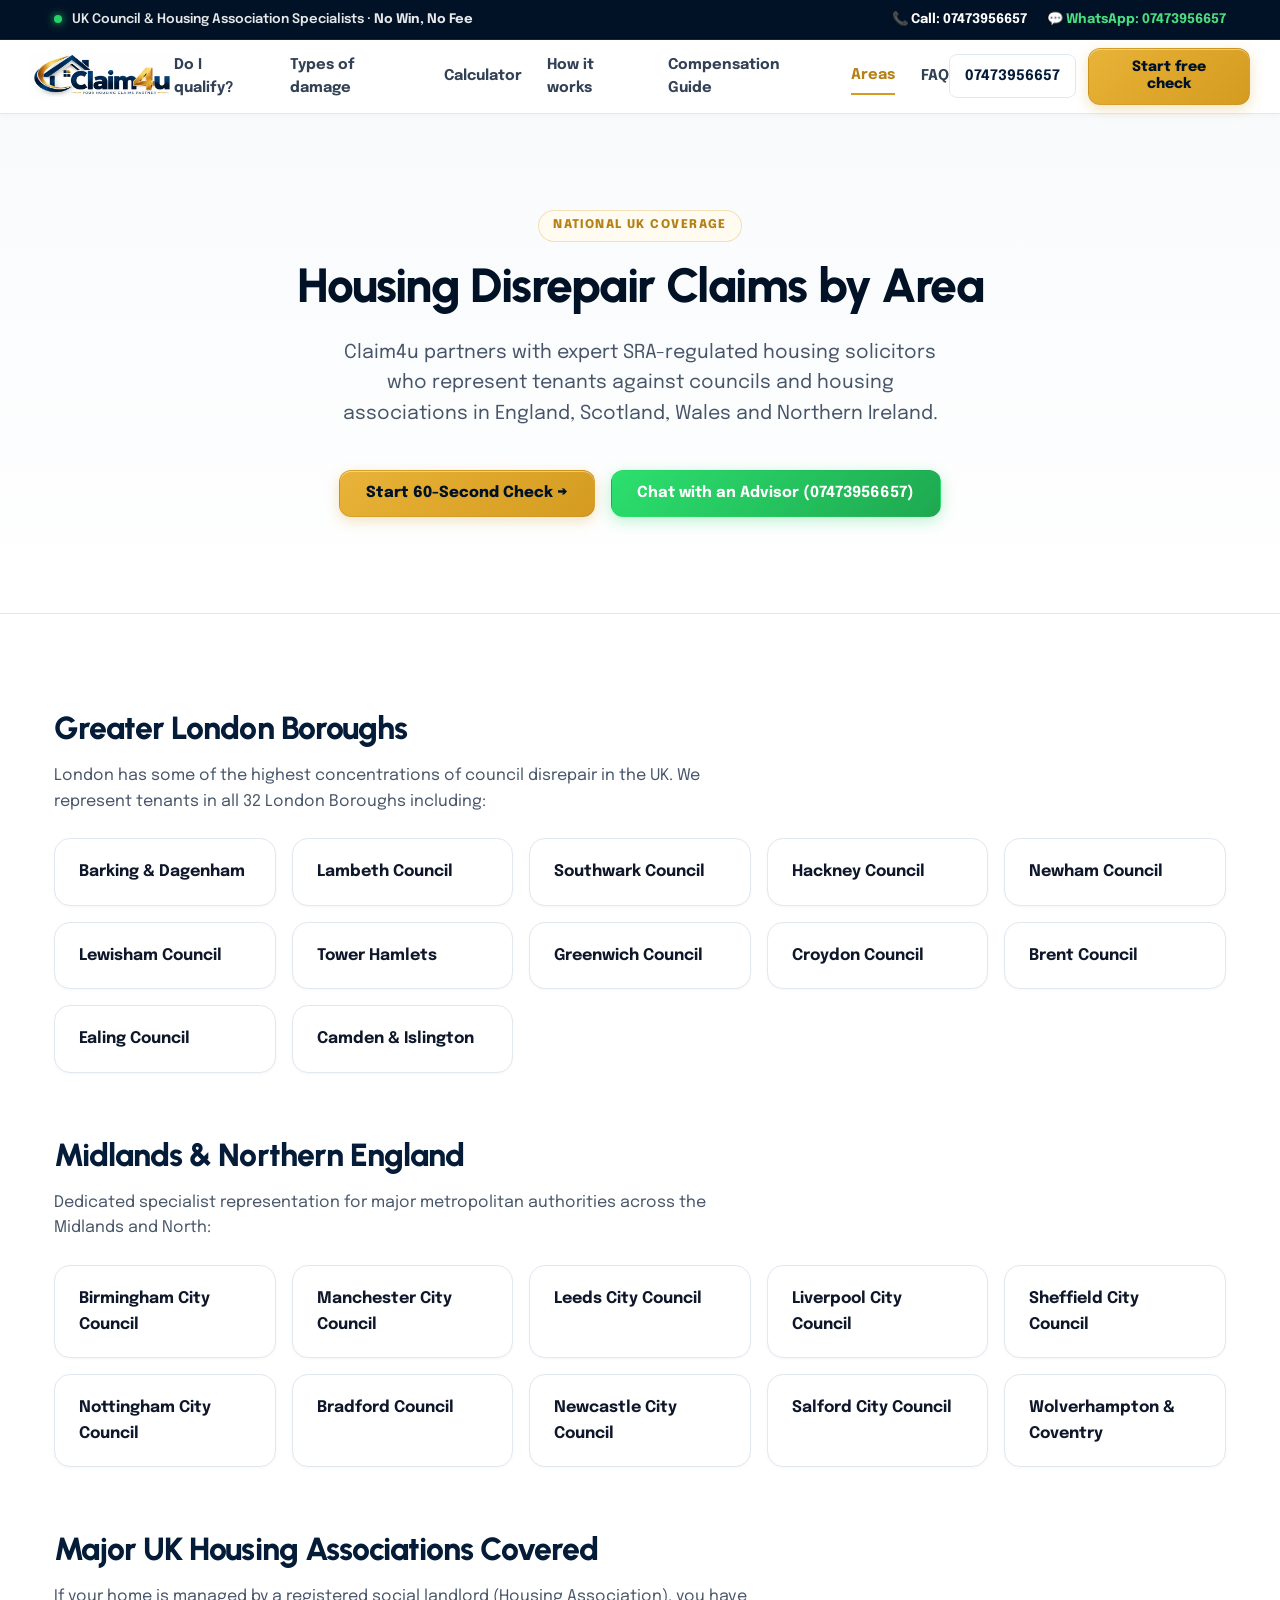
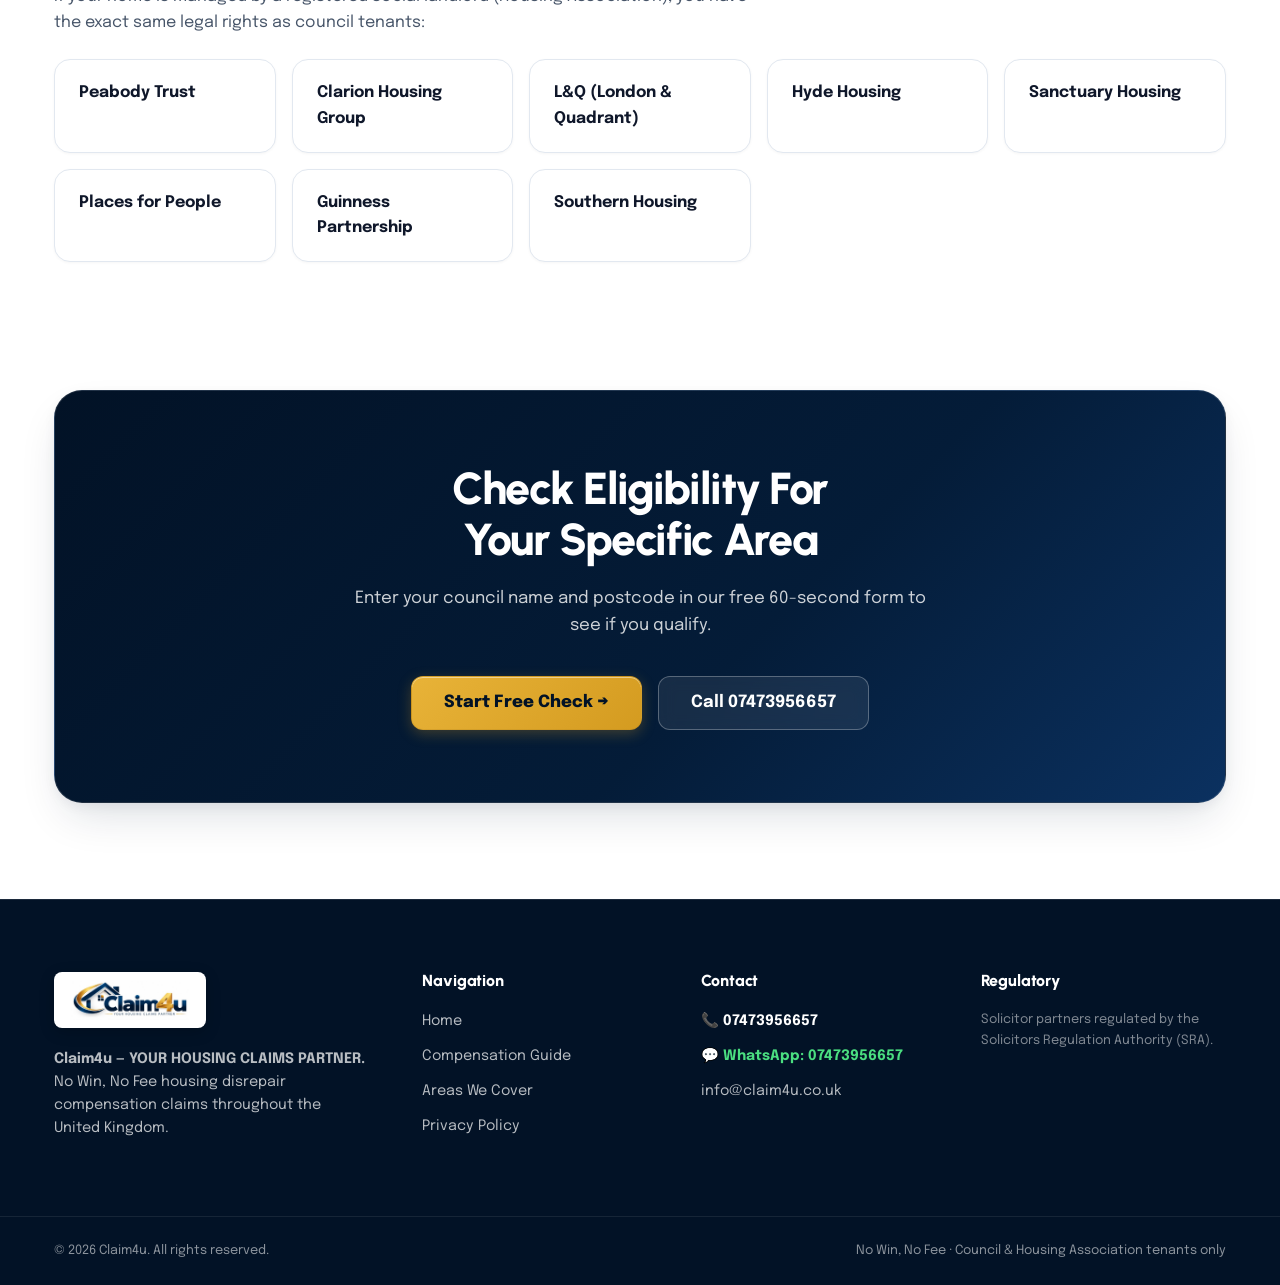
==== areas.html @ f47e28df "feat: complete website setup, godaddy deployment configs, .htaccess, .gitignore and env" ====
<!DOCTYPE html>
<html lang="en">
<head>
  <meta charset="utf-8" />
  <meta name="viewport" content="width=device-width, initial-scale=1.0" />
  <title>Housing Disrepair Claims by UK Area | Claim4u</title>
  <meta name="description" content="Find housing disrepair claim help for your council or housing association in London, Manchester, Birmingham, Leeds, Liverpool and across the UK with Claim4u." />
  <meta name="author" content="Claim4u - Your Housing Claims Partner" />
  <meta name="theme-color" content="#041c38" />

  <!-- Google Web Fonts -->
  <link rel="preconnect" href="https://fonts.googleapis.com" />
  <link rel="preconnect" href="https://fonts.gstatic.com" crossorigin />
  <link href="https://fonts.googleapis.com/css2?family=Epilogue:wght@400;500;600;700;800&family=Plus+Jakarta+Sans:wght@500;600;700;800&family=Urbanist:wght@600;700;800;900&display=swap" rel="stylesheet" />

  <!-- Stylesheet -->
  <link rel="stylesheet" href="css/styles.css" />
</head>
<body>

  <!-- Top Announcement Bar -->
  <div class="top-bar">
    <div class="container top-bar-inner">
      <div class="top-bar-left">
        <span class="live-dot"></span>
        <span>UK Council & Housing Association Specialists · <strong>No Win, No Fee</strong></span>
      </div>
      <div class="top-bar-right">
        <a href="tel:07473956657" class="top-contact-link">📞 Call: 07473956657</a>
        <a href="https://wa.me/447473956657" class="top-contact-link whatsapp-accent">💬 WhatsApp: 07473956657</a>
      </div>
    </div>
  </div>

  <!-- Header -->
  <header class="site-header">
    <div class="container site-header-inner">
      <a href="index.html" class="logo-wrapper">
        <img src="assets/claim4u-logo.png" alt="Claim4u Logo" class="site-logo" width="210" height="54" />
      </a>

      <nav class="nav-desktop">
        <a href="index.html#eligibility" class="nav-link">Do I qualify?</a>
        <a href="index.html#damage" class="nav-link">Types of damage</a>
        <a href="index.html#calculator" class="nav-link">Calculator</a>
        <a href="index.html#how" class="nav-link">How it works</a>
        <a href="compensation.html" class="nav-link">Compensation Guide</a>
        <a href="areas.html" class="nav-link" style="color: var(--gold-600); border-bottom: 2px solid var(--gold-500);">Areas</a>
        <a href="index.html#faq" class="nav-link">FAQ</a>
      </nav>

      <div class="header-actions">
        <a href="tel:07473956657" class="header-phone-btn">07473956657</a>
        <a href="index.html#claim" class="btn btn-primary header-cta-btn">Start free check</a>
      </div>
    </div>
  </header>

  <main>
    <section class="section-spacing" style="background: linear-gradient(180deg, var(--surface) 0%, #ffffff 100%); border-bottom: 1px solid var(--border);">
      <div class="container" style="max-width: 900px; text-align: center;">
        <span class="section-tag">National UK Coverage</span>
        <h1 class="section-title" style="font-size: 3rem;">
          Housing Disrepair Claims by Area
        </h1>
        <p class="section-subtitle" style="margin: 1.5rem auto 2.5rem; font-size: 1.2rem;">
          Claim4u partners with expert SRA-regulated housing solicitors who represent tenants against councils and housing associations in England, Scotland, Wales and Northern Ireland.
        </p>
        <div style="display: flex; justify-content: center; gap: 1rem; flex-wrap: wrap;">
          <a href="index.html#claim" class="btn btn-primary">Start 60-Second Check →</a>
          <a href="https://wa.me/447473956657?text=Hello%20Claim4u%2C%20I%20want%20to%20check%20claims%20in%20my%20area" target="_blank" rel="noopener noreferrer" class="btn btn-whatsapp">
            Chat with an Advisor (07473956657)
          </a>
        </div>
      </div>
    </section>

    <!-- Areas Breakdown -->
    <section class="section-spacing">
      <div class="container">
        
        <!-- London Region -->
        <div id="london" style="margin-bottom: 4rem;">
          <h2 style="font-size: 2rem; color: var(--primary); margin-bottom: 1rem;">Greater London Boroughs</h2>
          <p style="color: var(--foreground-muted); max-width: 700px; margin-bottom: 1.5rem;">
            London has some of the highest concentrations of council disrepair in the UK. We represent tenants in all 32 London Boroughs including:
          </p>
          <div style="display: grid; grid-template-columns: repeat(auto-fit, minmax(220px, 1fr)); gap: 1rem;">
            <div class="criteria-card"><strong>Barking & Dagenham</strong></div>
            <div class="criteria-card"><strong>Lambeth Council</strong></div>
            <div class="criteria-card"><strong>Southwark Council</strong></div>
            <div class="criteria-card"><strong>Hackney Council</strong></div>
            <div class="criteria-card"><strong>Newham Council</strong></div>
            <div class="criteria-card"><strong>Lewisham Council</strong></div>
            <div class="criteria-card"><strong>Tower Hamlets</strong></div>
            <div class="criteria-card"><strong>Greenwich Council</strong></div>
            <div class="criteria-card"><strong>Croydon Council</strong></div>
            <div class="criteria-card"><strong>Brent Council</strong></div>
            <div class="criteria-card"><strong>Ealing Council</strong></div>
            <div class="criteria-card"><strong>Camden & Islington</strong></div>
          </div>
        </div>

        <!-- Midlands & North -->
        <div id="midlands" style="margin-bottom: 4rem;">
          <h2 style="font-size: 2rem; color: var(--primary); margin-bottom: 1rem;">Midlands & Northern England</h2>
          <p style="color: var(--foreground-muted); max-width: 700px; margin-bottom: 1.5rem;">
            Dedicated specialist representation for major metropolitan authorities across the Midlands and North:
          </p>
          <div style="display: grid; grid-template-columns: repeat(auto-fit, minmax(220px, 1fr)); gap: 1rem;">
            <div class="criteria-card"><strong>Birmingham City Council</strong></div>
            <div class="criteria-card"><strong>Manchester City Council</strong></div>
            <div class="criteria-card"><strong>Leeds City Council</strong></div>
            <div class="criteria-card"><strong>Liverpool City Council</strong></div>
            <div class="criteria-card"><strong>Sheffield City Council</strong></div>
            <div class="criteria-card"><strong>Nottingham City Council</strong></div>
            <div class="criteria-card"><strong>Bradford Council</strong></div>
            <div class="criteria-card"><strong>Newcastle City Council</strong></div>
            <div class="criteria-card"><strong>Salford City Council</strong></div>
            <div class="criteria-card"><strong>Wolverhampton & Coventry</strong></div>
          </div>
        </div>

        <!-- Housing Associations -->
        <div id="associations" style="margin-bottom: 2rem;">
          <h2 style="font-size: 2rem; color: var(--primary); margin-bottom: 1rem;">Major UK Housing Associations Covered</h2>
          <p style="color: var(--foreground-muted); max-width: 700px; margin-bottom: 1.5rem;">
            If your home is managed by a registered social landlord (Housing Association), you have the exact same legal rights as council tenants:
          </p>
          <div style="display: grid; grid-template-columns: repeat(auto-fit, minmax(220px, 1fr)); gap: 1rem;">
            <div class="criteria-card"><strong>Peabody Trust</strong></div>
            <div class="criteria-card"><strong>Clarion Housing Group</strong></div>
            <div class="criteria-card"><strong>L&Q (London & Quadrant)</strong></div>
            <div class="criteria-card"><strong>Hyde Housing</strong></div>
            <div class="criteria-card"><strong>Sanctuary Housing</strong></div>
            <div class="criteria-card"><strong>Places for People</strong></div>
            <div class="criteria-card"><strong>Guinness Partnership</strong></div>
            <div class="criteria-card"><strong>Southern Housing</strong></div>
          </div>
        </div>

      </div>
    </section>

    <!-- Bottom Callout -->
    <section class="section-spacing" style="padding-top: 0;">
      <div class="container">
        <div class="cta-banner-card">
          <h2 class="cta-banner-title">Check Eligibility For Your Specific Area</h2>
          <p class="cta-banner-subtitle">
            Enter your council name and postcode in our free 60-second form to see if you qualify.
          </p>
          <div class="cta-banner-actions">
            <a href="index.html#claim" class="btn btn-primary" style="font-size: 1.05rem; padding: 1rem 2rem;">Start Free Check →</a>
            <a href="tel:07473956657" class="btn btn-outline-white" style="font-size: 1.05rem; padding: 1rem 2rem;">Call 07473956657</a>
          </div>
        </div>
      </div>
    </section>
  </main>

  <footer class="site-footer">
    <div class="container footer-grid">
      <div>
        <div class="footer-brand-logo">
          <img src="assets/claim4u-logo.png" alt="Claim4u Logo" style="height: 40px; width: auto;" />
        </div>
        <p class="footer-brand-desc">
          <strong>Claim4u — YOUR HOUSING CLAIMS PARTNER.</strong><br />
          No Win, No Fee housing disrepair compensation claims throughout the United Kingdom.
        </p>
      </div>

      <div>
        <h4 class="footer-col-title">Navigation</h4>
        <ul class="footer-links-list">
          <li><a href="index.html" class="footer-link">Home</a></li>
          <li><a href="compensation.html" class="footer-link">Compensation Guide</a></li>
          <li><a href="areas.html" class="footer-link">Areas We Cover</a></li>
          <li><a href="privacy.html" class="footer-link">Privacy Policy</a></li>
        </ul>
      </div>

      <div>
        <h4 class="footer-col-title">Contact</h4>
        <ul class="footer-links-list">
          <li><a href="tel:07473956657" class="footer-link" style="color: #ffffff; font-weight: 700;">📞 07473956657</a></li>
          <li><a href="https://wa.me/447473956657" class="footer-link" style="color: #4ade80; font-weight: 700;">💬 WhatsApp: 07473956657</a></li>
          <li><a href="mailto:info@claim4u.co.uk" class="footer-link">info@claim4u.co.uk</a></li>
        </ul>
      </div>

      <div>
        <h4 class="footer-col-title">Regulatory</h4>
        <ul class="footer-links-list">
          <li style="font-size: 0.8rem; color: rgba(255,255,255,0.5);">Solicitor partners regulated by the Solicitors Regulation Authority (SRA).</li>
        </ul>
      </div>
    </div>

    <div class="footer-bottom-bar">
      <div class="container footer-bottom-inner">
        <span>© 2026 Claim4u. All rights reserved.</span>
        <span>No Win, No Fee · Council & Housing Association tenants only</span>
      </div>
    </div>
  </footer>

  <script src="js/main.js"></script>
</body>
</html>
---- css/styles.css ----
/* ==========================================================================
   CLAIM4U - Your Housing Claims Partner
   Ultra-Professional Design System & High-Precision Alignment
   ========================================================================== */

:root {
  /* Brand Palette - Deep British Navy & Polished Royal Gold */
  --navy-950: #021226;
  --navy-900: #041c38;
  --navy-850: #07254a;
  --navy-800: #0b3160;
  --navy-700: #10427e;
  --navy-600: #1958a3;
  --navy-100: #e8f0fa;
  --navy-50: #f1f6fc;

  /* Gold Accents - Handcrafted to match Claim4u Logo */
  --gold-600: #b58117;
  --gold-500: #d49b20;
  --gold-400: #e8b338;
  --gold-300: #f5c862;
  --gold-100: #fef5db;
  --gold-50: #fffbf0;

  /* Action Accents */
  --whatsapp: #25d366;
  --whatsapp-dark: #128c7e;
  --whatsapp-hover: #20ba59;

  /* Semantic UI Tokens */
  --primary: var(--navy-900);
  --primary-hover: var(--navy-800);
  --primary-light: var(--navy-700);
  --primary-foreground: #ffffff;

  --accent: var(--gold-500);
  --accent-hover: var(--gold-600);
  --accent-light: var(--gold-100);
  --accent-foreground: var(--navy-950);

  --background: #ffffff;
  --surface: #f8fafc;
  --surface-alt: #f1f5f9;
  --card: #ffffff;
  --card-foreground: #0f172a;
  
  --foreground: #0f172a;
  --foreground-muted: #475569;
  --foreground-subtle: #64748b;

  --border: #e2e8f0;
  --border-subtle: #edf2f7;
  --border-focus: #07254a;

  --success: #10b981;
  --success-bg: #ecfdf5;
  --destructive: #ef4444;
  --destructive-bg: #fef2f2;
  --warning: #f59e0b;

  /* Typography */
  --font-display: 'Urbanist', -apple-system, BlinkMacSystemFont, "Segoe UI", Roboto, sans-serif;
  --font-body: 'Epilogue', 'Plus Jakarta Sans', -apple-system, BlinkMacSystemFont, "Segoe UI", Roboto, sans-serif;

  /* Radius & Shadows */
  --radius-xs: 6px;
  --radius-sm: 8px;
  --radius-md: 12px;
  --radius-lg: 16px;
  --radius-xl: 20px;
  --radius-2xl: 28px;
  --radius-full: 9999px;

  --shadow-sm: 0 1px 3px rgba(15, 23, 42, 0.05);
  --shadow-md: 0 4px 10px -2px rgba(15, 23, 42, 0.06), 0 2px 4px -2px rgba(15, 23, 42, 0.03);
  --shadow-soft: 0 10px 25px -5px rgba(4, 28, 56, 0.07), 0 8px 10px -6px rgba(4, 28, 56, 0.04);
  --shadow-lift: 0 20px 45px -12px rgba(4, 28, 56, 0.16), 0 4px 12px rgba(4, 28, 56, 0.05);
  --shadow-gold: 0 10px 25px -6px rgba(212, 155, 32, 0.4);
  --shadow-whatsapp: 0 10px 25px -5px rgba(37, 211, 102, 0.45);

  --transition-fast: 0.15s ease;
  --transition-normal: 0.25s cubic-bezier(0.4, 0, 0.2, 1);
  --transition-slow: 0.4s cubic-bezier(0.16, 1, 0.3, 1);
}

/* ==========================================================================
   CSS Reset & Base Rules
   ========================================================================== */
*, *::before, *::after {
  box-sizing: border-box;
  margin: 0;
  padding: 0;
}

html {
  scroll-behavior: smooth;
  font-size: 16px;
  -webkit-text-size-adjust: 100%;
}

body {
  font-family: var(--font-body);
  background-color: var(--background);
  color: var(--foreground);
  line-height: 1.6;
  -webkit-font-smoothing: antialiased;
  -moz-osx-font-smoothing: grayscale;
  overflow-x: hidden;
}

h1, h2, h3, h4, h5, h6 {
  font-family: var(--font-display);
  font-weight: 800;
  color: var(--primary);
  line-height: 1.15;
  letter-spacing: -0.03em;
  text-wrap: balance;
}

p {
  color: var(--foreground-muted);
}

a {
  color: inherit;
  text-decoration: none;
  transition: color var(--transition-fast);
}

img, svg {
  display: block;
  max-width: 100%;
}

button, input, select, textarea {
  font-family: inherit;
  font-size: inherit;
  color: inherit;
}

/* ==========================================================================
   Containers & Section Spacing
   ========================================================================== */
.container {
  width: 100%;
  max-width: 1220px;
  margin-left: auto;
  margin-right: auto;
  padding-left: 1.5rem;
  padding-right: 1.5rem;
}

.section-spacing {
  padding-top: 4.5rem;
  padding-bottom: 4.5rem;
}

@media (min-width: 768px) {
  .section-spacing {
    padding-top: 6rem;
    padding-bottom: 6rem;
  }
}

.section-tag {
  display: inline-flex;
  align-items: center;
  gap: 0.4rem;
  font-size: 0.75rem;
  font-weight: 800;
  text-transform: uppercase;
  letter-spacing: 0.12em;
  color: var(--gold-600);
  background: var(--gold-50);
  border: 1px solid rgba(212, 155, 32, 0.28);
  padding: 0.35rem 0.9rem;
  border-radius: var(--radius-full);
  margin-bottom: 1rem;
}

.section-title {
  font-size: 2.15rem;
  line-height: 1.16;
  color: var(--navy-950);
}

@media (min-width: 768px) {
  .section-title {
    font-size: 2.75rem;
  }
}

.section-subtitle {
  font-size: 1.05rem;
  color: var(--foreground-muted);
  line-height: 1.6;
  max-width: 620px;
  margin-top: 0.9rem;
}

/* ==========================================================================
   Buttons & Interactive Pills
   ========================================================================== */
.btn {
  display: inline-flex;
  align-items: center;
  justify-content: center;
  gap: 0.55rem;
  padding: 0.85rem 1.6rem;
  font-size: 0.95rem;
  font-weight: 700;
  border-radius: var(--radius-md);
  cursor: pointer;
  border: 1px solid transparent;
  transition: all var(--transition-normal);
  text-align: center;
  line-height: 1.2;
  user-select: none;
}

.btn-primary {
  background: linear-gradient(135deg, var(--gold-400) 0%, var(--gold-500) 100%);
  color: var(--navy-950);
  box-shadow: 0 4px 14px rgba(212, 155, 32, 0.28), inset 0 1px 0 rgba(255, 255, 255, 0.45);
  font-weight: 800;
  border: 1px solid rgba(181, 129, 23, 0.35);
}

.btn-primary:hover {
  background: linear-gradient(135deg, var(--gold-300) 0%, var(--gold-400) 100%);
  transform: translateY(-2px);
  box-shadow: var(--shadow-gold);
  color: var(--navy-950);
}

.btn-navy {
  background-color: var(--primary);
  color: #ffffff;
  box-shadow: 0 4px 12px rgba(4, 28, 56, 0.15);
}

.btn-navy:hover {
  background-color: var(--navy-800);
  transform: translateY(-2px);
  box-shadow: var(--shadow-lift);
  color: #ffffff;
}

.btn-whatsapp {
  background: linear-gradient(135deg, #2ce06e 0%, #1ea850 100%);
  color: #ffffff;
  box-shadow: 0 4px 15px rgba(37, 211, 102, 0.3);
  font-weight: 700;
}

.btn-whatsapp:hover {
  background: linear-gradient(135deg, #37ef7e 0%, #1ebd58 100%);
  transform: translateY(-2px);
  box-shadow: var(--shadow-whatsapp);
  color: #ffffff;
}

.btn-ghost {
  background-color: #ffffff;
  color: var(--primary);
  border: 1.5px solid var(--border);
}

.btn-ghost:hover {
  border-color: var(--primary-light);
  background-color: var(--surface);
  transform: translateY(-1px);
}

.btn-outline-white {
  background: rgba(255, 255, 255, 0.08);
  color: #ffffff;
  border: 1.5px solid rgba(255, 255, 255, 0.28);
  backdrop-filter: blur(8px);
}

.btn-outline-white:hover {
  background: rgba(255, 255, 255, 0.2);
  border-color: rgba(255, 255, 255, 0.6);
  color: #ffffff;
  transform: translateY(-1px);
}

.pill-badge {
  display: inline-flex;
  align-items: center;
  gap: 0.45rem;
  padding: 0.35rem 0.85rem;
  border-radius: var(--radius-full);
  font-size: 0.75rem;
  font-weight: 800;
  letter-spacing: 0.06em;
  text-transform: uppercase;
  background: rgba(212, 155, 32, 0.12);
  color: var(--gold-600);
  border: 1px solid rgba(212, 155, 32, 0.35);
}

/* ==========================================================================
   Header & Announcement Bar
   ========================================================================== */
.top-bar {
  background-color: var(--navy-950);
  color: rgba(255, 255, 255, 0.9);
  font-size: 0.825rem;
  padding: 0.55rem 0;
  border-bottom: 1px solid rgba(255, 255, 255, 0.08);
}

.top-bar-inner {
  display: flex;
  align-items: center;
  justify-content: space-between;
  gap: 1rem;
  flex-wrap: wrap;
}

.top-bar-left {
  display: flex;
  align-items: center;
  gap: 0.6rem;
  font-weight: 600;
}

.top-bar-left .live-dot {
  width: 8px;
  height: 8px;
  background-color: var(--whatsapp);
  border-radius: 50%;
  box-shadow: 0 0 8px var(--whatsapp);
  animation: pulseDot 2s infinite;
}

@keyframes pulseDot {
  0% { transform: scale(0.95); opacity: 0.8; }
  50% { transform: scale(1.3); opacity: 1; }
  100% { transform: scale(0.95); opacity: 0.8; }
}

.top-bar-right {
  display: flex;
  align-items: center;
  gap: 1.25rem;
}

.top-contact-link {
  display: inline-flex;
  align-items: center;
  gap: 0.4rem;
  font-weight: 700;
  color: #ffffff;
  transition: color var(--transition-fast);
}

.top-contact-link:hover {
  color: var(--gold-300);
}

.top-contact-link.whatsapp-accent {
  color: #4ade80;
}

.top-contact-link.whatsapp-accent:hover {
  color: #86efac;
}

/* Main Site Header */
.site-header {
  position: sticky;
  top: 0;
  z-index: 100;
  background-color: rgba(255, 255, 255, 0.94);
  backdrop-filter: blur(14px);
  -webkit-backdrop-filter: blur(14px);
  border-bottom: 1px solid var(--border);
  box-shadow: 0 2px 8px rgba(15, 23, 42, 0.03);
  transition: all var(--transition-normal);
}

.site-header-inner {
  display: flex;
  align-items: center;
  justify-content: space-between;
  min-height: 72px;
  padding: 0.4rem 0;
}

.logo-wrapper {
  display: flex;
  align-items: center;
  text-decoration: none;
}

.site-logo {
  height: 48px;
  width: auto;
  max-width: 220px;
  object-fit: contain;
  mix-blend-mode: multiply;
  transition: transform var(--transition-fast);
}

.site-logo:hover {
  transform: scale(1.02);
}

.nav-desktop {
  display: none;
  align-items: center;
  gap: 1.6rem;
}

@media (min-width: 1024px) {
  .nav-desktop {
    display: flex;
  }
}

.nav-link {
  font-size: 0.925rem;
  font-weight: 700;
  color: #334155;
  position: relative;
  padding: 0.4rem 0;
}

.nav-link::after {
  content: '';
  position: absolute;
  bottom: 0;
  left: 0;
  width: 0;
  height: 2px;
  background-color: var(--accent);
  transition: width var(--transition-normal);
  border-radius: 2px;
}

.nav-link:hover {
  color: var(--navy-950);
}

.nav-link:hover::after {
  width: 100%;
}

.header-actions {
  display: flex;
  align-items: center;
  gap: 0.75rem;
}

.header-phone-btn {
  display: none;
  align-items: center;
  gap: 0.5rem;
  font-weight: 700;
  color: var(--primary);
  font-size: 0.9rem;
  padding: 0.6rem 0.95rem;
  border-radius: var(--radius-sm);
  border: 1.5px solid var(--border);
  background-color: #ffffff;
  transition: all var(--transition-fast);
}

@media (min-width: 640px) {
  .header-phone-btn {
    display: inline-flex;
  }
}

.header-phone-btn:hover {
  border-color: var(--primary);
  background-color: var(--surface);
  color: var(--primary);
}

.header-cta-btn {
  display: none;
  font-size: 0.885rem;
  padding: 0.65rem 1.25rem;
}

@media (min-width: 768px) {
  .header-cta-btn {
    display: inline-flex;
  }
}

.mobile-menu-toggle {
  display: flex;
  align-items: center;
  justify-content: center;
  width: 42px;
  height: 42px;
  border-radius: var(--radius-sm);
  border: 1px solid var(--border);
  background-color: #ffffff;
  color: var(--primary);
  cursor: pointer;
}

@media (min-width: 1024px) {
  .mobile-menu-toggle {
    display: none;
  }
}

/* Mobile Drawer */
.mobile-nav-overlay {
  position: fixed;
  inset: 0;
  background-color: rgba(4, 28, 56, 0.6);
  backdrop-filter: blur(4px);
  z-index: 200;
  opacity: 0;
  pointer-events: none;
  transition: opacity var(--transition-normal);
}

.mobile-nav-overlay.active {
  opacity: 1;
  pointer-events: auto;
}

.mobile-nav-drawer {
  position: fixed;
  top: 0;
  right: 0;
  width: min(85vw, 360px);
  height: 100vh;
  background-color: #ffffff;
  z-index: 201;
  transform: translateX(100%);
  transition: transform var(--transition-slow);
  display: flex;
  flex-direction: column;
  box-shadow: -10px 0 30px rgba(0, 0, 0, 0.15);
  padding: 1.5rem;
  overflow-y: auto;
}

.mobile-nav-drawer.active {
  transform: translateX(0);
}

.mobile-drawer-header {
  display: flex;
  align-items: center;
  justify-content: space-between;
  padding-bottom: 1.25rem;
  border-bottom: 1px solid var(--border);
}

.mobile-nav-links {
  display: flex;
  flex-direction: column;
  gap: 1rem;
  padding: 1.5rem 0;
}

.mobile-nav-link {
  font-size: 1.1rem;
  font-weight: 700;
  color: var(--primary);
  padding: 0.5rem 0;
  border-bottom: 1px solid var(--surface-alt);
}

.mobile-drawer-footer {
  margin-top: auto;
  display: flex;
  flex-direction: column;
  gap: 0.75rem;
  padding-top: 1.5rem;
  border-top: 1px solid var(--border);
}

/* ==========================================================================
   Hero Section
   ========================================================================== */
.hero-section {
  position: relative;
  overflow: hidden;
  background-color: #ffffff;
  border-bottom: 1px solid var(--border);
}

.hero-bg-grid {
  position: absolute;
  inset: 0;
  background-image: 
    linear-gradient(to bottom, rgba(248, 250, 252, 0.85) 0%, rgba(255, 255, 255, 0.98) 75%),
    radial-gradient(circle at 1px 1px, rgba(7, 37, 74, 0.07) 1px, transparent 0);
  background-size: 100% 100%, 28px 28px;
  pointer-events: none;
}

.hero-grid {
  display: grid;
  grid-template-columns: 1fr;
  gap: 2.75rem;
  padding-top: 3.5rem;
  padding-bottom: 4.5rem;
  align-items: start;
}

@media (min-width: 1024px) {
  .hero-grid {
    grid-template-columns: minmax(0, 1.08fr) minmax(0, 0.92fr);
    gap: 3.75rem;
    padding-top: 4.5rem;
    padding-bottom: 5.5rem;
  }
}

.hero-content {
  position: relative;
  z-index: 1;
}

.hero-title {
  font-size: clamp(2.3rem, 4.5vw, 3.5rem);
  line-height: 1.09;
  margin-top: 1.25rem;
  color: var(--navy-950);
}

.hero-title .highlight-gold {
  position: relative;
  display: inline-block;
  color: var(--gold-600);
  text-decoration: underline;
  text-decoration-color: var(--gold-400);
  text-underline-offset: 6px;
}

.hero-description {
  font-size: 1.1rem;
  color: var(--foreground-muted);
  line-height: 1.65;
  margin-top: 1.35rem;
  max-width: 580px;
}

.hero-actions {
  display: flex;
  flex-wrap: wrap;
  align-items: center;
  gap: 0.85rem;
  margin-top: 1.85rem;
}

.hero-trust-list {
  display: grid;
  grid-template-columns: repeat(2, 1fr);
  gap: 0.75rem;
  margin-top: 2.25rem;
  max-width: 580px;
}

@media (min-width: 640px) {
  .hero-trust-list {
    grid-template-columns: repeat(3, 1fr);
  }
}

.hero-trust-item {
  background: #ffffff;
  border: 1px solid var(--border);
  border-radius: var(--radius-md);
  padding: 0.85rem 1rem;
  box-shadow: 0 1px 3px rgba(0, 0, 0, 0.04);
  transition: all var(--transition-fast);
  display: flex;
  flex-direction: column;
  justify-content: center;
}

.hero-trust-item:hover {
  transform: translateY(-2px);
  border-color: var(--gold-400);
  box-shadow: var(--shadow-md);
}

.hero-trust-icon {
  width: 20px;
  height: 20px;
  color: var(--gold-500);
  margin-bottom: 0.35rem;
}

.hero-trust-title {
  font-size: 0.885rem;
  font-weight: 800;
  color: var(--primary);
  margin-bottom: 0.15rem;
}

.hero-trust-desc {
  font-size: 0.75rem;
  color: var(--foreground-subtle);
}

/* ==========================================================================
   Multi-Step Eligibility Form (Wizard)
   ========================================================================== */
.claim-wizard-card {
  position: relative;
  background-color: #ffffff;
  border-radius: var(--radius-xl);
  border: 1.5px solid var(--border);
  box-shadow: 0 20px 45px -12px rgba(4, 28, 56, 0.14), 0 0 0 1px rgba(4, 28, 56, 0.04);
  padding: 1.75rem;
  z-index: 10;
}

@media (min-width: 640px) {
  .claim-wizard-card {
    padding: 2.25rem;
  }
}

@media (min-width: 1024px) {
  .claim-wizard-card {
    position: sticky;
    top: 92px;
  }
}

.wizard-badge {
  display: inline-flex;
  align-items: center;
  gap: 0.45rem;
  padding: 0.45rem 0.85rem;
  background: rgba(212, 155, 32, 0.1);
  color: var(--navy-900);
  border-radius: var(--radius-sm);
  font-size: 0.8rem;
  font-weight: 800;
  margin-bottom: 1.25rem;
  width: 100%;
}

.wizard-progress-header {
  display: flex;
  align-items: center;
  justify-content: space-between;
  font-size: 0.825rem;
  font-weight: 700;
  color: var(--foreground-subtle);
  margin-bottom: 0.45rem;
}

.wizard-step-name {
  color: var(--primary);
  font-size: 0.9rem;
}

.wizard-progress-bar-bg {
  height: 6px;
  background-color: var(--surface-alt);
  border-radius: var(--radius-full);
  overflow: hidden;
  margin-bottom: 1.6rem;
}

.wizard-progress-bar-fill {
  height: 100%;
  background: linear-gradient(90deg, var(--gold-500), var(--gold-400));
  border-radius: var(--radius-full);
  transition: width 0.35s ease;
}

/* Wizard Form Elements */
.form-step {
  display: none;
  animation: fadeIn 0.25s ease;
}

.form-step.active {
  display: block;
}

@keyframes fadeIn {
  from { opacity: 0; transform: translateY(6px); }
  to { opacity: 1; transform: translateY(0); }
}

.form-group {
  margin-bottom: 1.25rem;
}

.form-label {
  display: block;
  font-size: 0.9rem;
  font-weight: 700;
  color: var(--primary);
  margin-bottom: 0.45rem;
}

.form-hint {
  font-size: 0.75rem;
  color: var(--foreground-subtle);
  margin-top: 0.25rem;
}

.form-error {
  font-size: 0.8rem;
  color: var(--destructive);
  margin-top: 0.35rem;
  display: flex;
  align-items: center;
  gap: 0.3rem;
}

.form-input, .form-select, .form-textarea {
  width: 100%;
  min-height: 48px;
  padding: 0.75rem 1rem;
  border-radius: var(--radius-sm);
  border: 1.5px solid var(--border);
  background-color: #ffffff;
  color: var(--foreground);
  font-size: 0.925rem;
  transition: all var(--transition-fast);
}

.form-input:focus, .form-select:focus, .form-textarea:focus {
  outline: none;
  border-color: var(--navy-800);
  box-shadow: 0 0 0 3px rgba(7, 37, 74, 0.12);
}

.form-input.error, .form-select.error, .form-textarea.error {
  border-color: var(--destructive);
  box-shadow: 0 0 0 3px rgba(239, 68, 68, 0.12);
}

.form-textarea {
  min-height: 105px;
  resize: vertical;
}

/* Choice Option Buttons */
.choice-grid-2 {
  display: grid;
  grid-template-columns: 1fr 1fr;
  gap: 0.75rem;
}

.choice-btn {
  display: flex;
  align-items: center;
  justify-content: center;
  gap: 0.5rem;
  min-height: 48px;
  padding: 0.75rem 1rem;
  border-radius: var(--radius-sm);
  border: 1.5px solid var(--border);
  background-color: #ffffff;
  font-size: 0.885rem;
  font-weight: 700;
  color: var(--foreground);
  cursor: pointer;
  transition: all var(--transition-fast);
  text-align: center;
}

.choice-btn:hover {
  border-color: rgba(7, 37, 74, 0.4);
  background-color: var(--surface);
}

.choice-btn.selected {
  border-color: var(--primary);
  background-color: rgba(4, 28, 56, 0.05);
  color: var(--primary);
  font-weight: 800;
  box-shadow: inset 0 0 0 1px var(--primary);
}

/* Damage Multi-select Chips */
.damage-chips-grid {
  display: flex;
  flex-wrap: wrap;
  gap: 0.5rem;
}

.damage-chip {
  display: inline-flex;
  align-items: center;
  gap: 0.4rem;
  padding: 0.55rem 0.95rem;
  border-radius: var(--radius-md);
  border: 1.5px solid var(--border);
  background-color: #ffffff;
  font-size: 0.85rem;
  font-weight: 600;
  color: var(--foreground);
  cursor: pointer;
  transition: all var(--transition-fast);
}

.damage-chip:hover {
  border-color: var(--primary);
}

.damage-chip.selected {
  background-color: var(--primary);
  color: #ffffff;
  border-color: var(--primary);
  box-shadow: 0 4px 10px rgba(4, 28, 56, 0.2);
}

/* Photo Upload Box */
.photo-upload-box {
  display: flex;
  flex-direction: column;
  align-items: center;
  justify-content: center;
  gap: 0.5rem;
  padding: 1.75rem 1rem;
  border: 2px dashed var(--border);
  border-radius: var(--radius-md);
  background-color: var(--surface);
  cursor: pointer;
  text-align: center;
  transition: all var(--transition-fast);
}

.photo-upload-box:hover {
  border-color: var(--primary-light);
  background-color: #ffffff;
}

.photo-preview-grid {
  display: grid;
  grid-template-columns: repeat(4, 1fr);
  gap: 0.5rem;
  margin-top: 0.75rem;
}

.photo-thumb {
  position: relative;
  aspect-ratio: 1;
  border-radius: var(--radius-sm);
  overflow: hidden;
  border: 1px solid var(--border);
}

.photo-thumb img {
  width: 100%;
  height: 100%;
  object-fit: cover;
}

.photo-thumb-remove {
  position: absolute;
  top: 2px;
  right: 2px;
  background: rgba(0, 0, 0, 0.65);
  color: #ffffff;
  border-radius: 50%;
  width: 20px;
  height: 20px;
  display: flex;
  align-items: center;
  justify-content: center;
  font-size: 12px;
  cursor: pointer;
  border: none;
}

/* Contact Grid */
.contact-inputs-grid {
  display: grid;
  grid-template-columns: 1fr;
  gap: 0.85rem;
}

@media (min-width: 640px) {
  .contact-inputs-grid {
    grid-template-columns: 1fr 1fr;
  }
}

.consent-checkbox-label {
  display: flex;
  align-items: flex-start;
  gap: 0.65rem;
  font-size: 0.825rem;
  color: var(--foreground-muted);
  cursor: pointer;
  line-height: 1.45;
  margin-top: 0.75rem;
}

.consent-checkbox-label input[type="checkbox"] {
  width: 18px;
  height: 18px;
  margin-top: 2px;
  accent-color: var(--primary);
  flex-shrink: 0;
}

/* Wizard Navigation Controls */
.wizard-nav-controls {
  display: flex;
  align-items: center;
  gap: 0.75rem;
  margin-top: 1.6rem;
}

.wizard-disclaimer {
  font-size: 0.725rem;
  color: var(--foreground-subtle);
  text-align: center;
  margin-top: 1rem;
}

/* Success Card */
.wizard-success-card {
  text-align: center;
  padding: 1.5rem 0.5rem;
}

.success-icon-badge {
  width: 64px;
  height: 64px;
  border-radius: 50%;
  background-color: var(--success-bg);
  color: var(--success);
  display: flex;
  align-items: center;
  justify-content: center;
  margin: 0 auto 1.25rem;
  box-shadow: 0 0 20px rgba(16, 185, 129, 0.2);
}

.success-title {
  font-size: 1.75rem;
  color: var(--primary);
  margin-bottom: 0.75rem;
}

.success-desc {
  font-size: 0.95rem;
  color: var(--foreground-muted);
  max-width: 420px;
  margin: 0 auto 1.5rem;
  line-height: 1.6;
}

.success-actions {
  display: flex;
  flex-direction: column;
  gap: 0.75rem;
}

/* ==========================================================================
   Trust Stats Bar
   ========================================================================== */
.stats-banner {
  background-color: var(--navy-950);
  color: #ffffff;
  border-top: 1px solid rgba(255, 255, 255, 0.08);
  border-bottom: 1px solid rgba(255, 255, 255, 0.08);
}

.stats-grid {
  display: grid;
  grid-template-columns: repeat(2, 1fr);
}

@media (min-width: 768px) {
  .stats-grid {
    grid-template-columns: repeat(4, 1fr);
  }
}

.stat-item {
  padding: 2.25rem 1.25rem;
  text-align: center;
  border-bottom: 1px solid rgba(255, 255, 255, 0.08);
}

@media (min-width: 768px) {
  .stat-item {
    text-align: left;
    border-bottom: none;
    border-right: 1px solid rgba(255, 255, 255, 0.08);
    padding: 2.5rem 1.75rem;
  }
  .stat-item:last-child {
    border-right: none;
  }
}

.stat-number {
  font-family: var(--font-display);
  font-size: clamp(2.3rem, 3.5vw, 3.1rem);
  font-weight: 800;
  line-height: 1;
  color: var(--gold-400);
  letter-spacing: -0.03em;
}

.stat-label {
  font-size: 0.85rem;
  color: rgba(255, 255, 255, 0.75);
  margin-top: 0.4rem;
  font-weight: 500;
}

/* ==========================================================================
   Eligibility Criteria Section
   ========================================================================== */
.eligibility-grid {
  display: grid;
  grid-template-columns: 1fr;
  gap: 3rem;
  align-items: center;
}

@media (min-width: 768px) {
  .eligibility-grid {
    grid-template-columns: 1fr 1fr;
    gap: 4rem;
  }
}

.criteria-list {
  display: flex;
  flex-direction: column;
  gap: 0.85rem;
}

.criteria-card {
  display: flex;
  align-items: flex-start;
  gap: 1.15rem;
  padding: 1.25rem 1.5rem;
  border-radius: var(--radius-lg);
  border: 1px solid var(--border);
  background-color: #ffffff;
  box-shadow: 0 1px 3px rgba(0, 0, 0, 0.04);
  transition: all var(--transition-fast);
}

.criteria-card:hover {
  transform: translateX(4px);
  border-color: var(--gold-400);
  box-shadow: var(--shadow-soft);
}

.criteria-icon-box {
  width: 36px;
  height: 36px;
  border-radius: 50%;
  background: rgba(212, 155, 32, 0.12);
  color: var(--gold-600);
  display: flex;
  align-items: center;
  justify-content: center;
  flex-shrink: 0;
}

.criteria-text {
  font-size: 0.95rem;
  font-weight: 600;
  color: var(--foreground);
  line-height: 1.5;
}

/* ==========================================================================
   Disrepair Damage Issues Section
   ========================================================================== */
.damage-section {
  background-color: var(--surface);
  border-top: 1px solid var(--border);
  border-bottom: 1px solid var(--border);
}

.damage-cards-grid {
  display: grid;
  grid-template-columns: 1fr;
  gap: 1.5rem;
  margin-top: 3rem;
}

@media (min-width: 640px) {
  .damage-cards-grid {
    grid-template-columns: repeat(2, 1fr);
  }
}

@media (min-width: 1024px) {
  .damage-cards-grid {
    grid-template-columns: repeat(3, 1fr);
  }
}

.damage-card {
  position: relative;
  background-color: #ffffff;
  border: 1px solid var(--border);
  border-radius: var(--radius-lg);
  padding: 1.85rem;
  box-shadow: var(--shadow-soft);
  transition: all var(--transition-normal);
  display: flex;
  flex-direction: column;
}

.damage-card:hover {
  transform: translateY(-4px);
  box-shadow: var(--shadow-lift);
  border-color: rgba(212, 155, 32, 0.45);
}

.damage-icon-wrapper {
  width: 48px;
  height: 48px;
  border-radius: var(--radius-md);
  background-color: var(--navy-900);
  color: var(--gold-400);
  display: flex;
  align-items: center;
  justify-content: center;
  margin-bottom: 1.25rem;
  transition: all var(--transition-fast);
}

.damage-card:hover .damage-icon-wrapper {
  background-color: var(--gold-500);
  color: var(--navy-950);
}

.damage-title {
  font-size: 1.3rem;
  color: var(--primary);
  margin-bottom: 0.75rem;
}

.damage-desc {
  font-size: 0.9rem;
  color: var(--foreground-muted);
  line-height: 1.6;
}

/* ==========================================================================
   Compensation Calculator Tool
   ========================================================================== */
.calc-section {
  background: linear-gradient(180deg, #ffffff 0%, var(--surface) 100%);
  border-bottom: 1px solid var(--border);
}

.calc-box {
  background-color: #ffffff;
  border-radius: var(--radius-2xl);
  border: 1.5px solid var(--border);
  box-shadow: var(--shadow-lift);
  overflow: hidden;
  margin-top: 2.75rem;
  display: grid;
  grid-template-columns: 1fr;
}

@media (min-width: 900px) {
  .calc-box {
    grid-template-columns: 1.2fr 0.8fr;
  }
}

.calc-inputs-pane {
  padding: 2.25rem;
}

.calc-results-pane {
  background: linear-gradient(135deg, var(--navy-950) 0%, var(--navy-900) 100%);
  color: #ffffff;
  padding: 2.25rem;
  display: flex;
  flex-direction: column;
  justify-content: space-between;
  border-top: 1px solid var(--border);
}

@media (min-width: 900px) {
  .calc-results-pane {
    border-top: none;
    border-left: 1px solid rgba(255, 255, 255, 0.1);
  }
}

.calc-range-row {
  margin-bottom: 1.6rem;
}

.calc-range-label {
  display: flex;
  justify-content: space-between;
  align-items: center;
  font-size: 0.885rem;
  font-weight: 700;
  color: var(--primary);
  margin-bottom: 0.5rem;
}

.calc-slider {
  width: 100%;
  accent-color: var(--gold-500);
  height: 8px;
  cursor: pointer;
}

.payout-estimate-badge {
  display: inline-block;
  font-size: 0.8rem;
  font-weight: 700;
  color: var(--gold-300);
  text-transform: uppercase;
  letter-spacing: 0.1em;
  margin-bottom: 0.5rem;
}

.payout-estimate-value {
  font-family: var(--font-display);
  font-size: clamp(2.4rem, 4vw, 3.25rem);
  font-weight: 800;
  line-height: 1.05;
  color: #ffffff;
  margin-bottom: 0.75rem;
}

.payout-estimate-desc {
  font-size: 0.85rem;
  color: rgba(255, 255, 255, 0.75);
  line-height: 1.5;
  margin-bottom: 1.75rem;
}

/* ==========================================================================
   How It Works (Steps)
   ========================================================================== */
.steps-grid {
  display: grid;
  grid-template-columns: 1fr;
  gap: 1.5rem;
  margin-top: 3rem;
}

@media (min-width: 768px) {
  .steps-grid {
    grid-template-columns: repeat(3, 1fr);
  }
}

.step-card {
  position: relative;
  background-color: #ffffff;
  border: 1px solid var(--border);
  border-radius: var(--radius-lg);
  padding: 2.25rem 1.85rem;
  overflow: hidden;
  box-shadow: 0 1px 3px rgba(0, 0, 0, 0.04);
  transition: all var(--transition-fast);
}

.step-card:hover {
  transform: translateY(-3px);
  box-shadow: var(--shadow-soft);
  border-color: var(--gold-400);
}

.step-watermark {
  position: absolute;
  top: -0.75rem;
  right: 1rem;
  font-family: var(--font-display);
  font-size: 5rem;
  font-weight: 900;
  color: rgba(4, 28, 56, 0.05);
  user-select: none;
  pointer-events: none;
  line-height: 1;
}

.step-tag {
  font-size: 0.75rem;
  font-weight: 800;
  letter-spacing: 0.14em;
  color: var(--gold-600);
  margin-bottom: 0.75rem;
}

.step-title {
  font-size: 1.3rem;
  color: var(--primary);
  margin-bottom: 0.75rem;
}

.step-desc {
  font-size: 0.9rem;
  color: var(--foreground-muted);
  line-height: 1.6;
}

/* ==========================================================================
   Testimonial & Photographic Banner
   ========================================================================== */
.testimonial-banner {
  position: relative;
  border-radius: var(--radius-2xl);
  overflow: hidden;
  border: 1px solid var(--border);
  box-shadow: var(--shadow-lift);
}

.testimonial-banner-img {
  width: 100%;
  height: 380px;
  object-fit: cover;
}

@media (min-width: 768px) {
  .testimonial-banner-img {
    height: 440px;
  }
}

.testimonial-banner-overlay {
  position: absolute;
  inset: 0;
  background: linear-gradient(90deg, rgba(2, 18, 38, 0.95) 0%, rgba(4, 28, 56, 0.8) 55%, rgba(4, 28, 56, 0.28) 100%);
}

.testimonial-banner-content {
  position: absolute;
  inset: 0;
  display: flex;
  flex-direction: column;
  justify-content: flex-end;
  padding: 2rem;
  color: #ffffff;
}

@media (min-width: 768px) {
  .testimonial-banner-content {
    padding: 3.5rem;
  }
}

.stars-row {
  display: flex;
  gap: 0.3rem;
  color: var(--gold-400);
  margin-bottom: 1.15rem;
}

.testimonial-quote {
  font-family: var(--font-display);
  font-size: clamp(1.4rem, 2.8vw, 2.2rem);
  font-weight: 800;
  line-height: 1.25;
  max-width: 720px;
  color: #ffffff;
  margin-bottom: 1rem;
}

.testimonial-author {
  font-size: 0.95rem;
  color: rgba(255, 255, 255, 0.82);
  font-weight: 600;
}

/* ==========================================================================
   Client Reviews & Ratings Section (Wales & England)
   ========================================================================== */
.reviews-section {
  background: linear-gradient(180deg, #ffffff 0%, var(--surface) 100%);
  border-top: 1px solid var(--border);
  position: relative;
}

.reviews-header-wrap {
  display: flex;
  flex-direction: column;
  gap: 1.75rem;
  margin-bottom: 2.25rem;
}

@media (min-width: 992px) {
  .reviews-header-wrap {
    flex-direction: row;
    align-items: flex-end;
    justify-content: space-between;
  }
}

.reviews-summary-card {
  background: #ffffff;
  border: 1.5px solid var(--border);
  border-radius: var(--radius-xl);
  padding: 1.25rem 1.75rem;
  box-shadow: var(--shadow-sm);
  display: flex;
  align-items: center;
  gap: 1.5rem;
  flex-shrink: 0;
}

.reviews-score-block {
  text-align: center;
  border-right: 1.5px solid var(--border);
  padding-right: 1.5rem;
}

.reviews-big-score {
  font-family: var(--font-display);
  font-size: 2.75rem;
  font-weight: 800;
  line-height: 1;
  color: var(--primary);
  letter-spacing: -0.02em;
}

.reviews-score-stars {
  display: flex;
  gap: 2px;
  color: var(--gold-500);
  justify-content: center;
  margin-top: 0.35rem;
}

.reviews-summary-text {
  font-size: 0.88rem;
  color: var(--foreground-muted);
  line-height: 1.45;
}

.reviews-summary-text strong {
  color: var(--foreground);
  display: block;
  font-size: 0.95rem;
  margin-bottom: 0.2rem;
}

.reviews-trust-pill {
  display: inline-flex;
  align-items: center;
  gap: 0.35rem;
  color: #059669;
  font-weight: 700;
  font-size: 0.78rem;
  margin-top: 0.35rem;
}

/* Filter buttons */
.review-filters {
  display: flex;
  flex-wrap: wrap;
  align-items: center;
  gap: 0.6rem;
  margin-bottom: 2.25rem;
  padding: 0.5rem;
  background: var(--surface);
  border: 1px solid var(--border);
  border-radius: var(--radius-lg);
}

.review-filter-btn {
  background: #ffffff;
  border: 1.5px solid var(--border);
  color: var(--foreground-muted);
  font-family: var(--font-body);
  font-size: 0.88rem;
  font-weight: 600;
  padding: 0.55rem 1.15rem;
  border-radius: 9999px;
  cursor: pointer;
  transition: all 0.2s ease;
  display: inline-flex;
  align-items: center;
  gap: 0.45rem;
  user-select: none;
}

.review-filter-btn:hover {
  border-color: var(--navy-700);
  color: var(--navy-900);
  background: var(--navy-50);
}

.review-filter-btn.active {
  background: var(--navy-900);
  border-color: var(--navy-900);
  color: #ffffff;
  box-shadow: 0 4px 12px rgba(4, 28, 56, 0.2);
}

.review-filter-btn .filter-count {
  background: rgba(0, 0, 0, 0.08);
  font-size: 0.75rem;
  padding: 0.15rem 0.55rem;
  border-radius: 9999px;
  font-weight: 700;
}

.review-filter-btn.active .filter-count {
  background: rgba(255, 255, 255, 0.25);
  color: #ffffff;
}

/* Reviews Grid */
.reviews-grid {
  display: grid;
  grid-template-columns: 1fr;
  gap: 1.5rem;
}

@media (min-width: 768px) {
  .reviews-grid {
    grid-template-columns: repeat(2, 1fr);
  }
}

@media (min-width: 1200px) {
  .reviews-grid {
    grid-template-columns: repeat(3, 1fr);
  }
}

.review-card {
  background: #ffffff;
  border: 1.5px solid var(--border);
  border-radius: var(--radius-xl);
  padding: 1.75rem;
  display: flex;
  flex-direction: column;
  transition: transform 0.25s ease, box-shadow 0.25s ease, border-color 0.25s ease;
  position: relative;
  box-shadow: var(--shadow-sm);
}

.review-card:hover {
  transform: translateY(-4px);
  box-shadow: var(--shadow-lift);
  border-color: var(--gold-400);
}

.review-card.hidden {
  display: none !important;
}

.review-card-header {
  display: flex;
  align-items: flex-start;
  justify-content: space-between;
  gap: 0.75rem;
  margin-bottom: 1rem;
}

.review-user-group {
  display: flex;
  align-items: center;
  gap: 0.85rem;
}

.review-avatar {
  width: 46px;
  height: 46px;
  border-radius: 50%;
  background: linear-gradient(135deg, var(--navy-800) 0%, var(--navy-950) 100%);
  color: #ffffff;
  font-family: var(--font-display);
  font-weight: 800;
  font-size: 0.95rem;
  display: flex;
  align-items: center;
  justify-content: center;
  box-shadow: 0 2px 6px rgba(4, 28, 56, 0.15);
  flex-shrink: 0;
  border: 2px solid var(--gold-400);
}

.review-user-meta {
  display: flex;
  flex-direction: column;
}

.review-client-name {
  font-family: var(--font-display);
  font-size: 1.05rem;
  font-weight: 700;
  color: var(--foreground);
  line-height: 1.25;
}

.review-client-location {
  font-size: 0.83rem;
  color: var(--foreground-muted);
  display: flex;
  align-items: center;
  gap: 0.4rem;
  margin-top: 0.2rem;
}

.review-country-badge {
  font-size: 0.72rem;
  font-weight: 700;
  padding: 0.12rem 0.45rem;
  border-radius: 4px;
  display: inline-flex;
  align-items: center;
  gap: 0.25rem;
}

.badge-wales {
  background: #ecfdf5;
  color: #065f46;
  border: 1px solid #a7f3d0;
}

.badge-england {
  background: #eff6ff;
  color: #1e40af;
  border: 1px solid #bfdbfe;
}

.review-verified-badge {
  display: inline-flex;
  align-items: center;
  gap: 0.3rem;
  font-size: 0.73rem;
  font-weight: 700;
  color: #059669;
  background: #ecfdf5;
  padding: 0.25rem 0.55rem;
  border-radius: 9999px;
  border: 1px solid #a7f3d0;
  white-space: nowrap;
}

.review-rating-bar {
  display: flex;
  align-items: center;
  justify-content: space-between;
  margin-bottom: 0.95rem;
  padding-bottom: 0.75rem;
  border-bottom: 1px dashed var(--border);
}

.review-stars-wrap {
  display: flex;
  align-items: center;
  gap: 0.5rem;
}

.review-stars {
  display: inline-flex;
  gap: 2px;
  color: var(--gold-500);
}

.star-empty {
  color: #cbd5e1;
}

.review-score-tag {
  font-size: 0.85rem;
  font-weight: 800;
  color: var(--navy-900);
}

.review-date {
  font-size: 0.78rem;
  color: var(--foreground-subtle);
}

.review-payout-pill {
  display: inline-flex;
  align-items: center;
  gap: 0.4rem;
  background: #f0fdf4;
  color: #166534;
  border: 1px solid #bbf7d0;
  font-size: 0.8rem;
  font-weight: 700;
  padding: 0.32rem 0.7rem;
  border-radius: var(--radius-sm);
  margin-bottom: 0.85rem;
  width: fit-content;
}

.review-payout-pill strong {
  font-weight: 800;
  color: #14532d;
}

.review-headline {
  font-family: var(--font-display);
  font-size: 1.05rem;
  font-weight: 700;
  color: var(--primary);
  line-height: 1.35;
  margin-bottom: 0.65rem;
}

.review-content {
  font-size: 0.91rem;
  line-height: 1.62;
  color: var(--foreground-muted);
  flex-grow: 1;
  margin-bottom: 1.25rem;
}

.review-card-footer {
  margin-top: auto;
  padding-top: 0.9rem;
  border-top: 1px solid var(--border);
  display: flex;
  align-items: center;
  justify-content: space-between;
  flex-wrap: wrap;
  gap: 0.5rem;
  font-size: 0.78rem;
  color: var(--foreground-subtle);
}

.review-landlord-tag {
  font-weight: 600;
  color: var(--navy-800);
  background: var(--surface);
  border: 1px solid var(--border);
  padding: 0.2rem 0.55rem;
  border-radius: 4px;
}

.review-cta-wrap {
  text-align: center;
  margin-top: 3rem;
  padding: 2.25rem;
  background: #ffffff;
  border: 1.5px solid var(--border);
  border-radius: var(--radius-xl);
  box-shadow: var(--shadow-sm);
}

.review-cta-title {
  font-family: var(--font-display);
  font-size: 1.5rem;
  font-weight: 800;
  color: var(--primary);
  margin-bottom: 0.5rem;
}

.review-cta-subtitle {
  font-size: 0.95rem;
  color: var(--foreground-muted);
  max-width: 600px;
  margin: 0 auto 1.5rem;
}

/* ==========================================================================
   FAQ Section
   ========================================================================== */
.faq-section {
  background-color: var(--surface);
  border-top: 1px solid var(--border);
  border-bottom: 1px solid var(--border);
}

.faq-grid {
  display: grid;
  grid-template-columns: 1fr;
  gap: 2.5rem;
}

@media (min-width: 1024px) {
  .faq-grid {
    grid-template-columns: 1fr 1.4fr;
    gap: 4.5rem;
  }
}

.faq-accordion-list {
  display: flex;
  flex-direction: column;
  gap: 0.85rem;
}

.faq-item {
  border-radius: var(--radius-lg);
  border: 1.5px solid var(--border);
  background-color: #ffffff;
  overflow: hidden;
  box-shadow: 0 1px 3px rgba(0, 0, 0, 0.03);
  transition: all var(--transition-fast);
}

.faq-item[open] {
  border-color: rgba(7, 37, 74, 0.4);
  box-shadow: 0 6px 18px rgba(4, 28, 56, 0.06);
}

.faq-question {
  display: flex;
  align-items: center;
  justify-content: space-between;
  padding: 1.25rem 1.5rem;
  cursor: pointer;
  font-weight: 700;
  font-size: 1rem;
  color: var(--primary);
  list-style: none;
  gap: 1rem;
  user-select: none;
}

.faq-question::-webkit-details-marker {
  display: none;
}

.faq-icon {
  width: 20px;
  height: 20px;
  color: var(--gold-600);
  transition: transform 0.25s ease;
  flex-shrink: 0;
}

.faq-item[open] .faq-icon {
  transform: rotate(180deg);
}

.faq-answer {
  padding: 0 1.5rem 1.35rem;
  font-size: 0.925rem;
  color: var(--foreground-muted);
  line-height: 1.65;
}

/* ==========================================================================
   Areas We Cover Section
   ========================================================================== */
.areas-grid {
  display: grid;
  grid-template-columns: repeat(2, 1fr);
  gap: 1rem;
  margin-top: 2.25rem;
}

@media (min-width: 640px) {
  .areas-grid {
    grid-template-columns: repeat(3, 1fr);
  }
}

@media (min-width: 1024px) {
  .areas-grid {
    grid-template-columns: repeat(6, 1fr);
  }
}

.area-card {
  padding: 1.15rem 1rem;
  background-color: #ffffff;
  border: 1px solid var(--border);
  border-radius: var(--radius-md);
  text-align: center;
  font-weight: 700;
  color: var(--primary);
  font-size: 0.925rem;
  box-shadow: 0 1px 3px rgba(0, 0, 0, 0.04);
  transition: all var(--transition-fast);
  display: flex;
  flex-direction: column;
  align-items: center;
  gap: 0.35rem;
}

.area-card:hover {
  border-color: var(--gold-400);
  color: var(--gold-600);
  transform: translateY(-2px);
  box-shadow: var(--shadow-md);
}

.area-count {
  font-size: 0.75rem;
  font-weight: 500;
  color: var(--foreground-subtle);
}

/* ==========================================================================
   High-Conversion CTA Banner
   ========================================================================== */
.cta-banner-card {
  background: linear-gradient(135deg, var(--navy-950) 0%, var(--navy-900) 60%, var(--navy-800) 100%);
  color: #ffffff;
  border-radius: var(--radius-2xl);
  padding: 3rem 1.75rem;
  text-align: center;
  box-shadow: var(--shadow-lift);
  position: relative;
  overflow: hidden;
  border: 1px solid rgba(255, 255, 255, 0.12);
}

@media (min-width: 768px) {
  .cta-banner-card {
    padding: 4.5rem 3.5rem;
  }
}

.cta-banner-title {
  color: #ffffff;
  font-size: clamp(2rem, 3.5vw, 2.85rem);
  max-width: 680px;
  margin: 0 auto;
  line-height: 1.15;
}

.cta-banner-subtitle {
  color: rgba(255, 255, 255, 0.8);
  font-size: 1.05rem;
  max-width: 580px;
  margin: 1.25rem auto 2.25rem;
  line-height: 1.6;
}

.cta-banner-actions {
  display: flex;
  flex-wrap: wrap;
  justify-content: center;
  gap: 1rem;
}

/* ==========================================================================
   Site Footer
   ========================================================================== */
.site-footer {
  background-color: var(--navy-950);
  color: rgba(255, 255, 255, 0.75);
  border-top: 1px solid rgba(255, 255, 255, 0.1);
  padding-top: 4.5rem;
  font-size: 0.9rem;
}

.footer-grid {
  display: grid;
  grid-template-columns: 1fr;
  gap: 2.5rem;
  padding-bottom: 3.5rem;
}

@media (min-width: 640px) {
  .footer-grid {
    grid-template-columns: repeat(2, 1fr);
  }
}

@media (min-width: 1024px) {
  .footer-grid {
    grid-template-columns: 1.4fr 1fr 1fr 1.1fr;
    gap: 3.5rem;
  }
}

.footer-brand-logo {
  display: inline-flex;
  align-items: center;
  background-color: #ffffff;
  padding: 8px 16px;
  border-radius: var(--radius-sm);
  box-shadow: 0 4px 15px rgba(0, 0, 0, 0.2);
  margin-bottom: 1.25rem;
}

.footer-brand-logo img {
  height: 38px;
  width: auto;
  object-fit: contain;
}

.footer-brand-desc {
  color: rgba(255, 255, 255, 0.72);
  line-height: 1.6;
  max-width: 320px;
  margin-bottom: 1.25rem;
}

.footer-col-title {
  color: #ffffff;
  font-size: 1rem;
  font-weight: 800;
  margin-bottom: 1.25rem;
  letter-spacing: -0.01em;
}

.footer-links-list {
  display: flex;
  flex-direction: column;
  gap: 0.75rem;
  list-style: none;
}

.footer-link {
  color: rgba(255, 255, 255, 0.72);
  transition: color var(--transition-fast);
}

.footer-link:hover {
  color: var(--gold-300);
}

.footer-bottom-bar {
  border-top: 1px solid rgba(255, 255, 255, 0.08);
  padding: 1.5rem 0;
  font-size: 0.8rem;
  color: rgba(255, 255, 255, 0.55);
}

.footer-bottom-inner {
  display: flex;
  flex-wrap: wrap;
  justify-content: space-between;
  align-items: center;
  gap: 1rem;
}

/* ==========================================================================
   Floating Action Buttons & WhatsApp Live Widget
   ========================================================================== */
.floating-actions-container {
  position: fixed;
  bottom: 24px;
  right: 24px;
  display: flex;
  flex-direction: column;
  gap: 12px;
  z-index: 99;
}

.float-btn {
  width: 58px;
  height: 58px;
  border-radius: 50%;
  display: flex;
  align-items: center;
  justify-content: center;
  box-shadow: 0 8px 25px rgba(0, 0, 0, 0.25);
  cursor: pointer;
  border: none;
  transition: all var(--transition-normal);
  position: relative;
  text-decoration: none;
}

.float-btn:hover {
  transform: scale(1.08) translateY(-2px);
}

.float-whatsapp {
  background: linear-gradient(135deg, #2fe574 0%, #1da851 100%);
  color: #ffffff;
}

.float-call {
  background: linear-gradient(135deg, var(--navy-800) 0%, var(--navy-950) 100%);
  color: #ffffff;
  border: 1px solid rgba(255, 255, 255, 0.2);
}

.float-badge {
  position: absolute;
  top: -4px;
  right: -4px;
  background-color: #ef4444;
  color: #ffffff;
  font-size: 11px;
  font-weight: 800;
  width: 20px;
  height: 20px;
  border-radius: 50%;
  display: flex;
  align-items: center;
  justify-content: center;
  border: 2px solid #ffffff;
}

/* WhatsApp Interactive Popup Box */
.whatsapp-chat-popup {
  position: fixed;
  bottom: 96px;
  right: 24px;
  width: min(92vw, 360px);
  background-color: #ffffff;
  border-radius: var(--radius-xl);
  box-shadow: 0 15px 45px rgba(0, 0, 0, 0.25);
  border: 1px solid var(--border);
  z-index: 100;
  overflow: hidden;
  opacity: 0;
  pointer-events: none;
  transform: translateY(15px) scale(0.96);
  transition: all var(--transition-normal);
}

.whatsapp-chat-popup.active {
  opacity: 1;
  pointer-events: auto;
  transform: translateY(0) scale(1);
}

.whatsapp-chat-header {
  background: linear-gradient(135deg, #075e54 0%, #128c7e 100%);
  color: #ffffff;
  padding: 1.25rem;
  display: flex;
  align-items: center;
  justify-content: space-between;
}

.whatsapp-agent-info {
  display: flex;
  align-items: center;
  gap: 0.75rem;
}

.whatsapp-agent-avatar {
  width: 42px;
  height: 42px;
  border-radius: 50%;
  background-color: #ffffff;
  color: #128c7e;
  display: flex;
  align-items: center;
  justify-content: center;
  font-weight: 800;
  font-size: 1.1rem;
}

.whatsapp-agent-name {
  font-weight: 700;
  font-size: 0.95rem;
  line-height: 1.2;
}

.whatsapp-agent-status {
  font-size: 0.75rem;
  opacity: 0.85;
}

.whatsapp-close-btn {
  background: none;
  border: none;
  color: #ffffff;
  font-size: 1.5rem;
  cursor: pointer;
  line-height: 1;
}

.whatsapp-chat-body {
  padding: 1.25rem;
  background-color: #efeae2;
  min-height: 180px;
  display: flex;
  flex-direction: column;
  gap: 0.75rem;
}

.whatsapp-bubble {
  background-color: #ffffff;
  padding: 0.85rem 1rem;
  border-radius: 0 var(--radius-md) var(--radius-md) var(--radius-md);
  box-shadow: 0 1px 2px rgba(0, 0, 0, 0.1);
  font-size: 0.875rem;
  color: #111827;
  line-height: 1.45;
}

.whatsapp-quick-replies {
  display: flex;
  flex-direction: column;
  gap: 0.5rem;
  margin-top: 0.5rem;
}

.whatsapp-quick-reply-btn {
  background-color: #ffffff;
  border: 1px solid #d1d5db;
  border-radius: var(--radius-full);
  padding: 0.55rem 0.9rem;
  font-size: 0.825rem;
  font-weight: 600;
  color: #075e54;
  text-align: left;
  cursor: pointer;
  transition: all var(--transition-fast);
}

.whatsapp-quick-reply-btn:hover {
  background-color: #f3f4f6;
  border-color: #075e54;
}

.whatsapp-chat-footer {
  padding: 0.75rem 1rem;
  background-color: #ffffff;
  border-top: 1px solid var(--border);
  display: flex;
  gap: 0.5rem;
}

.whatsapp-chat-input {
  flex: 1;
  border: 1px solid var(--border);
  border-radius: var(--radius-full);
  padding: 0.55rem 1rem;
  font-size: 0.85rem;
  outline: none;
}

.whatsapp-chat-send {
  background-color: #25d366;
  color: #ffffff;
  border: none;
  width: 36px;
  height: 36px;
  border-radius: 50%;
  display: flex;
  align-items: center;
  justify-content: center;
  cursor: pointer;
}

/* ==========================================================================
   Modals & Leads Admin Drawer
   ========================================================================== */
.modal-overlay {
  position: fixed;
  inset: 0;
  background-color: rgba(4, 28, 56, 0.7);
  backdrop-filter: blur(6px);
  z-index: 300;
  display: flex;
  align-items: center;
  justify-content: center;
  padding: 1.25rem;
  opacity: 0;
  pointer-events: none;
  transition: opacity var(--transition-normal);
}

.modal-overlay.active {
  opacity: 1;
  pointer-events: auto;
}

.modal-container {
  background-color: #ffffff;
  border-radius: var(--radius-2xl);
  max-width: 680px;
  width: 100%;
  max-height: 90vh;
  overflow-y: auto;
  box-shadow: 0 25px 60px rgba(0, 0, 0, 0.3);
  border: 1px solid var(--border);
  transform: translateY(20px) scale(0.97);
  transition: all var(--transition-normal);
}

.modal-overlay.active .modal-container {
  transform: translateY(0) scale(1);
}

.modal-header {
  padding: 1.5rem 2rem;
  border-bottom: 1px solid var(--border);
  display: flex;
  align-items: center;
  justify-content: space-between;
}

.modal-title {
  font-size: 1.45rem;
  color: var(--primary);
}

.modal-close-btn {
  background: none;
  border: none;
  font-size: 1.75rem;
  color: var(--foreground-subtle);
  cursor: pointer;
  line-height: 1;
}

.modal-body {
  padding: 2rem;
  font-size: 0.95rem;
  line-height: 1.65;
  color: var(--foreground-muted);
}

.modal-body h3 {
  font-size: 1.15rem;
  color: var(--primary);
  margin-top: 1.25rem;
  margin-bottom: 0.5rem;
}

.modal-body ul {
  padding-left: 1.5rem;
  margin-bottom: 1rem;
}

/* Toast Notifications */
.toast-notice {
  position: fixed;
  bottom: 24px;
  left: 50%;
  transform: translateX(-50%) translateY(50px);
  background-color: var(--navy-900);
  color: #ffffff;
  padding: 0.85rem 1.5rem;
  border-radius: var(--radius-full);
  font-size: 0.9rem;
  font-weight: 600;
  box-shadow: 0 10px 30px rgba(0, 0, 0, 0.25);
  z-index: 500;
  opacity: 0;
  transition: all var(--transition-normal);
  display: flex;
  align-items: center;
  gap: 0.6rem;
  border: 1px solid rgba(255, 255, 255, 0.15);
}

.toast-notice.active {
  transform: translateX(-50%) translateY(0);
  opacity: 1;
}
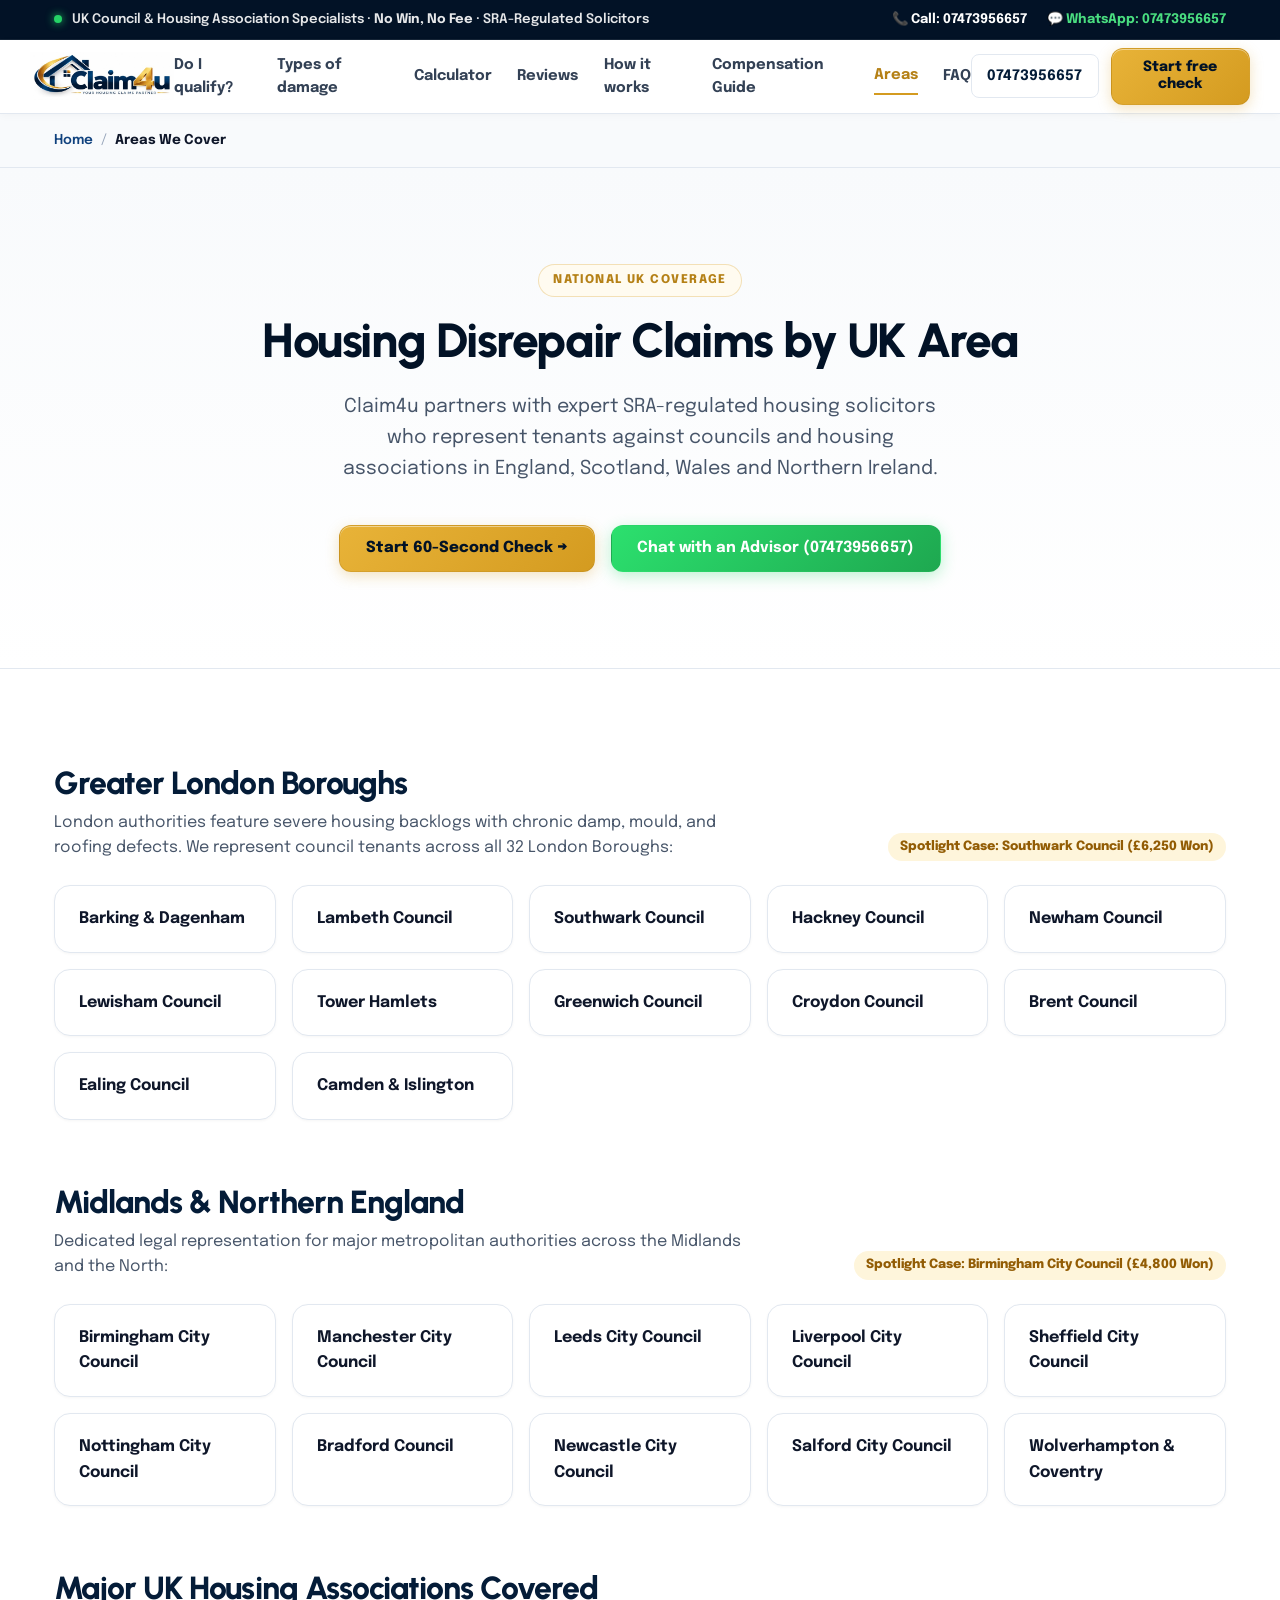
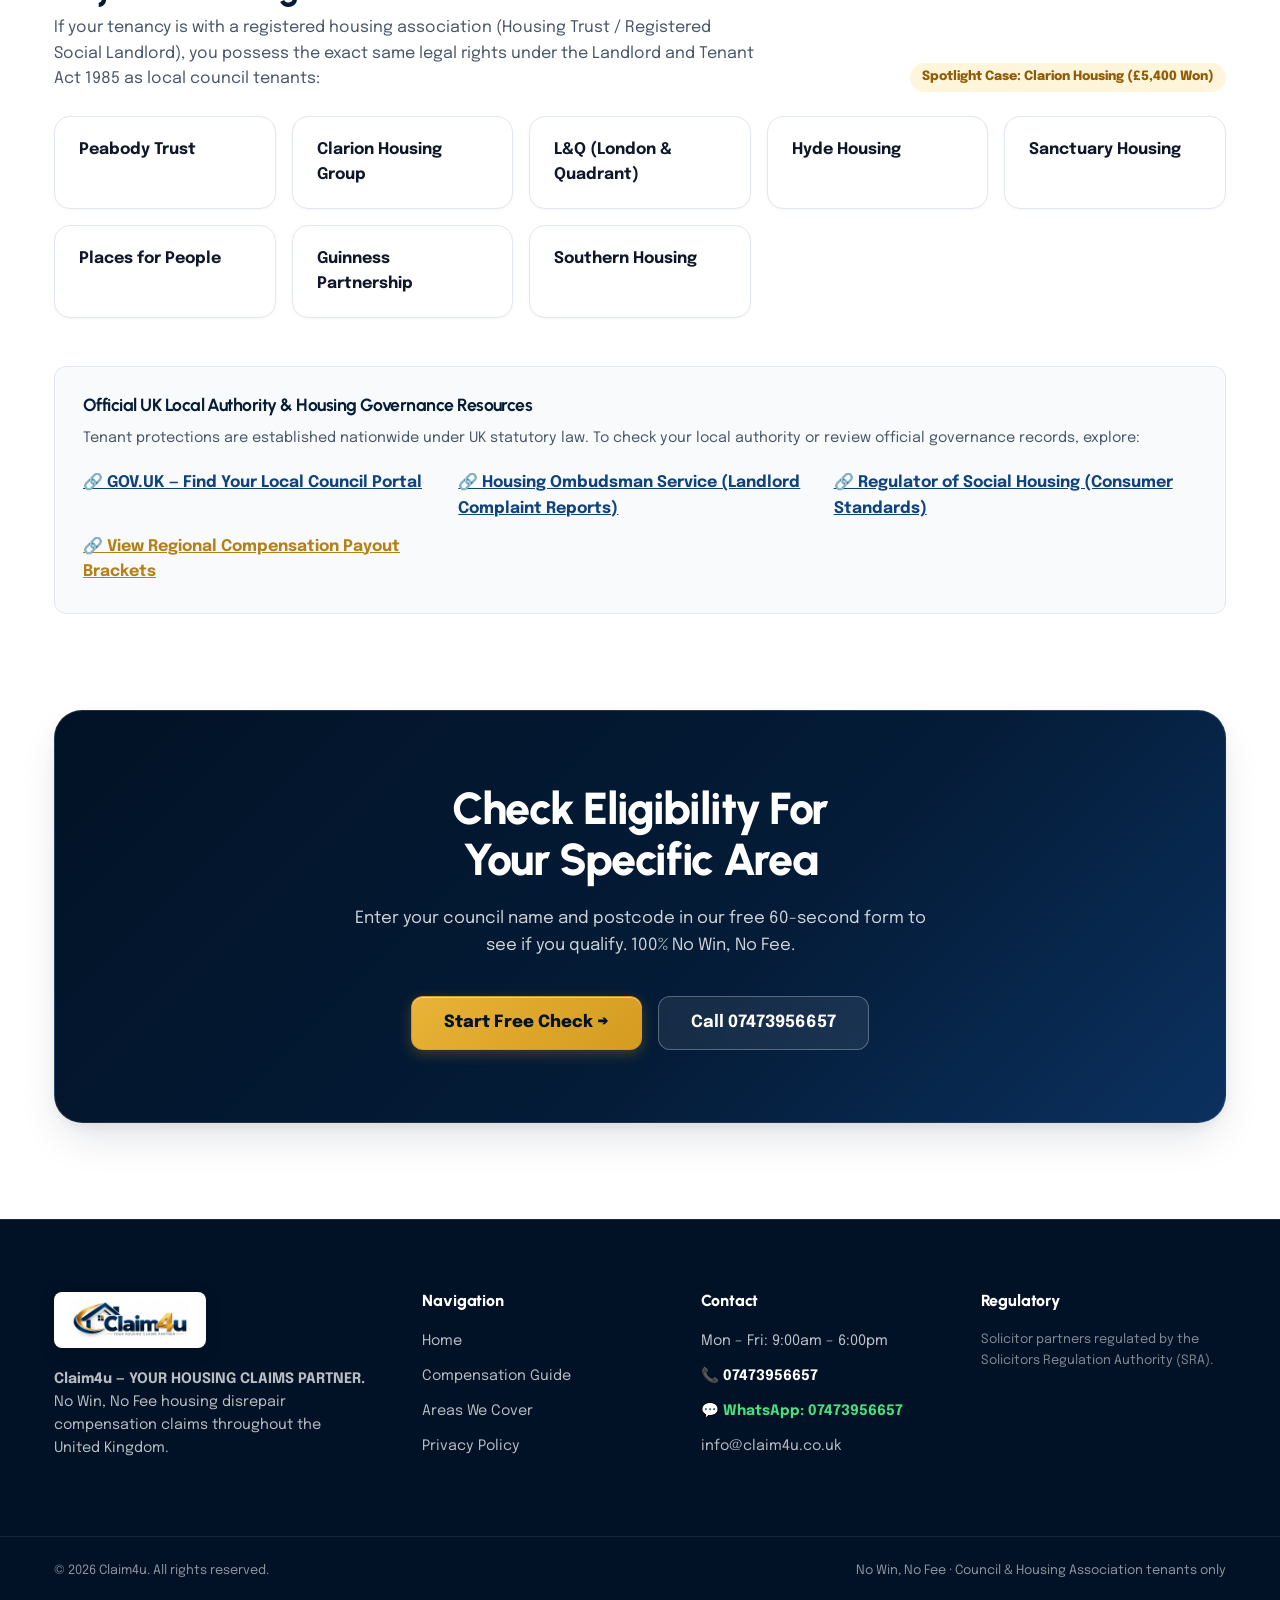
==== commit 263c71f0: "nn" ====
--- a/areas.html
+++ b/areas.html
@@ -3,9 +3,58 @@
 <head>
   <meta charset="utf-8" />
   <meta name="viewport" content="width=device-width, initial-scale=1.0" />
-  <title>Housing Disrepair Claims by UK Area | Claim4u</title>
-  <meta name="description" content="Find housing disrepair claim help for your council or housing association in London, Manchester, Birmingham, Leeds, Liverpool and across the UK with Claim4u." />
+
+  <!-- Google tag (gtag.js) -->
+  <script async src="https://www.googletagmanager.com/gtag/js?id=AW-18344158870"></script>
+  <script>
+    window.dataLayer = window.dataLayer || [];
+    function gtag(){dataLayer.push(arguments);}
+    gtag('js', new Date());
+    gtag('config', 'AW-18344158870');
+  </script>
+
+  <!-- Meta Pixel Code -->
+  <script>
+    !function(f,b,e,v,n,t,s)
+    {if(f.fbq)return;n=f.fbq=function(){n.callMethod?
+    n.callMethod.apply(n,arguments):n.queue.push(arguments)};
+    if(!f._fbq)f._fbq=n;n.push=n;n.loaded=!0;n.version='2.0';
+    n.queue=[];t=b.createElement(e);t.async=!0;
+    t.src=v;s=b.getElementsByTagName(e)[0];
+    s.parentNode.insertBefore(t,s)}(window, document,'script',
+    'https://connect.facebook.net/en_US/fbevents.js');
+    if (window.APP_CONFIG && window.APP_CONFIG.advertising && window.APP_CONFIG.advertising.metaPixelId) {
+      fbq('init', window.APP_CONFIG.advertising.metaPixelId);
+      fbq('track', 'PageView');
+    }
+  </script>
+
+  <title>Housing Disrepair Claims by UK Area &amp; Council | Claim4u</title>
+  <meta name="description" content="Find housing disrepair claim help for your council or housing association in London, Manchester, Birmingham, Leeds, Liverpool and across the UK. Strict No Win, No Fee." />
+  <meta name="keywords" content="housing disrepair London, housing disrepair Birmingham, council repairs Manchester, housing disrepair Leeds, Liverpool housing claims, housing association disrepair UK" />
   <meta name="author" content="Claim4u - Your Housing Claims Partner" />
+  <meta name="robots" content="index, follow, max-image-preview:large, max-snippet:-1, max-video-preview:-1" />
+  <link rel="canonical" href="https://claim4u-uk.co/areas.html" />
+
+  <!-- Geotagging -->
+  <meta name="geo.region" content="GB" />
+  <meta name="geo.placename" content="United Kingdom" />
+
+  <!-- Open Graph -->
+  <meta property="og:type" content="website" />
+  <meta property="og:site_name" content="Claim4u" />
+  <meta property="og:url" content="https://claim4u-uk.co/areas.html" />
+  <meta property="og:title" content="Housing Disrepair Claims by UK Area &amp; Council | Claim4u" />
+  <meta property="og:description" content="Representing council and housing association tenants across London, Midlands, North, and all UK regions. No Win, No Fee." />
+  <meta property="og:image" content="https://claim4u-uk.co/assets/hero-mould.jpg" />
+  <meta property="og:locale" content="en_GB" />
+
+  <!-- Twitter Cards -->
+  <meta name="twitter:card" content="summary_large_image" />
+  <meta name="twitter:title" content="Housing Disrepair Claims by UK Area | Claim4u" />
+  <meta name="twitter:description" content="National UK coverage: London, Birmingham, Manchester, Leeds, Liverpool and all major housing associations. No Win, No Fee." />
+  <meta name="twitter:image" content="https://claim4u-uk.co/assets/hero-mould.jpg" />
+
   <meta name="theme-color" content="#041c38" />
 
   <!-- Google Web Fonts -->
@@ -15,6 +64,28 @@
 
   <!-- Stylesheet -->
   <link rel="stylesheet" href="css/styles.css" />
+
+  <!-- Schema.org BreadcrumbList -->
+  <script type="application/ld+json">
+  {
+    "@context": "https://schema.org",
+    "@type": "BreadcrumbList",
+    "itemListElement": [
+      {
+        "@type": "ListItem",
+        "position": 1,
+        "name": "Home",
+        "item": "https://claim4u-uk.co/"
+      },
+      {
+        "@type": "ListItem",
+        "position": 2,
+        "name": "Areas We Cover",
+        "item": "https://claim4u-uk.co/areas.html"
+      }
+    ]
+  }
+  </script>
 </head>
 <body>
 
@@ -23,7 +94,7 @@
     <div class="container top-bar-inner">
       <div class="top-bar-left">
         <span class="live-dot"></span>
-        <span>UK Council & Housing Association Specialists · <strong>No Win, No Fee</strong></span>
+        <span>UK Council &amp; Housing Association Specialists · <strong>No Win, No Fee</strong> · SRA-Regulated Solicitors</span>
       </div>
       <div class="top-bar-right">
         <a href="tel:07473956657" class="top-contact-link">📞 Call: 07473956657</a>
@@ -43,6 +114,7 @@
         <a href="index.html#eligibility" class="nav-link">Do I qualify?</a>
         <a href="index.html#damage" class="nav-link">Types of damage</a>
         <a href="index.html#calculator" class="nav-link">Calculator</a>
+        <a href="index.html#reviews" class="nav-link">Reviews</a>
         <a href="index.html#how" class="nav-link">How it works</a>
         <a href="compensation.html" class="nav-link">Compensation Guide</a>
         <a href="areas.html" class="nav-link" style="color: var(--gold-600); border-bottom: 2px solid var(--gold-500);">Areas</a>
@@ -56,12 +128,23 @@
     </div>
   </header>
 
+  <!-- Breadcrumbs -->
+  <nav class="breadcrumb-container" aria-label="Breadcrumb">
+    <div class="container">
+      <ol class="breadcrumb-list">
+        <li class="breadcrumb-item"><a href="index.html">Home</a></li>
+        <li class="breadcrumb-separator">/</li>
+        <li class="breadcrumb-item breadcrumb-current" aria-current="page">Areas We Cover</li>
+      </ol>
+    </div>
+  </nav>
+
   <main>
     <section class="section-spacing" style="background: linear-gradient(180deg, var(--surface) 0%, #ffffff 100%); border-bottom: 1px solid var(--border);">
       <div class="container" style="max-width: 900px; text-align: center;">
         <span class="section-tag">National UK Coverage</span>
         <h1 class="section-title" style="font-size: 3rem;">
-          Housing Disrepair Claims by Area
+          Housing Disrepair Claims by UK Area
         </h1>
         <p class="section-subtitle" style="margin: 1.5rem auto 2.5rem; font-size: 1.2rem;">
           Claim4u partners with expert SRA-regulated housing solicitors who represent tenants against councils and housing associations in England, Scotland, Wales and Northern Ireland.
@@ -81,12 +164,20 @@
         
         <!-- London Region -->
         <div id="london" style="margin-bottom: 4rem;">
-          <h2 style="font-size: 2rem; color: var(--primary); margin-bottom: 1rem;">Greater London Boroughs</h2>
-          <p style="color: var(--foreground-muted); max-width: 700px; margin-bottom: 1.5rem;">
-            London has some of the highest concentrations of council disrepair in the UK. We represent tenants in all 32 London Boroughs including:
-          </p>
+          <div style="display: flex; justify-content: space-between; align-items: flex-end; flex-wrap: wrap; gap: 1rem; margin-bottom: 1.5rem;">
+            <div>
+              <h2 style="font-size: 2rem; color: var(--primary); margin-bottom: 0.5rem;">Greater London Boroughs</h2>
+              <p style="color: var(--foreground-muted); max-width: 700px; margin: 0;">
+                London authorities feature severe housing backlogs with chronic damp, mould, and roofing defects. We represent council tenants across all 32 London Boroughs:
+              </p>
+            </div>
+            <span style="background: var(--gold-100); color: #925c04; font-size: 0.8rem; font-weight: 800; padding: 4px 12px; border-radius: 20px;">
+              Spotlight Case: Southwark Council (£6,250 Won)
+            </span>
+          </div>
+
           <div style="display: grid; grid-template-columns: repeat(auto-fit, minmax(220px, 1fr)); gap: 1rem;">
-            <div class="criteria-card"><strong>Barking & Dagenham</strong></div>
+            <div class="criteria-card"><strong>Barking &amp; Dagenham</strong></div>
             <div class="criteria-card"><strong>Lambeth Council</strong></div>
             <div class="criteria-card"><strong>Southwark Council</strong></div>
             <div class="criteria-card"><strong>Hackney Council</strong></div>
@@ -97,16 +188,24 @@
             <div class="criteria-card"><strong>Croydon Council</strong></div>
             <div class="criteria-card"><strong>Brent Council</strong></div>
             <div class="criteria-card"><strong>Ealing Council</strong></div>
-            <div class="criteria-card"><strong>Camden & Islington</strong></div>
+            <div class="criteria-card"><strong>Camden &amp; Islington</strong></div>
           </div>
         </div>
 
         <!-- Midlands & North -->
         <div id="midlands" style="margin-bottom: 4rem;">
-          <h2 style="font-size: 2rem; color: var(--primary); margin-bottom: 1rem;">Midlands & Northern England</h2>
-          <p style="color: var(--foreground-muted); max-width: 700px; margin-bottom: 1.5rem;">
-            Dedicated specialist representation for major metropolitan authorities across the Midlands and North:
-          </p>
+          <div style="display: flex; justify-content: space-between; align-items: flex-end; flex-wrap: wrap; gap: 1rem; margin-bottom: 1.5rem;">
+            <div>
+              <h2 style="font-size: 2rem; color: var(--primary); margin-bottom: 0.5rem;">Midlands &amp; Northern England</h2>
+              <p style="color: var(--foreground-muted); max-width: 700px; margin: 0;">
+                Dedicated legal representation for major metropolitan authorities across the Midlands and the North:
+              </p>
+            </div>
+            <span style="background: var(--gold-100); color: #925c04; font-size: 0.8rem; font-weight: 800; padding: 4px 12px; border-radius: 20px;">
+              Spotlight Case: Birmingham City Council (£4,800 Won)
+            </span>
+          </div>
+
           <div style="display: grid; grid-template-columns: repeat(auto-fit, minmax(220px, 1fr)); gap: 1rem;">
             <div class="criteria-card"><strong>Birmingham City Council</strong></div>
             <div class="criteria-card"><strong>Manchester City Council</strong></div>
@@ -117,26 +216,66 @@
             <div class="criteria-card"><strong>Bradford Council</strong></div>
             <div class="criteria-card"><strong>Newcastle City Council</strong></div>
             <div class="criteria-card"><strong>Salford City Council</strong></div>
-            <div class="criteria-card"><strong>Wolverhampton & Coventry</strong></div>
+            <div class="criteria-card"><strong>Wolverhampton &amp; Coventry</strong></div>
           </div>
         </div>
 
         <!-- Housing Associations -->
-        <div id="associations" style="margin-bottom: 2rem;">
-          <h2 style="font-size: 2rem; color: var(--primary); margin-bottom: 1rem;">Major UK Housing Associations Covered</h2>
-          <p style="color: var(--foreground-muted); max-width: 700px; margin-bottom: 1.5rem;">
-            If your home is managed by a registered social landlord (Housing Association), you have the exact same legal rights as council tenants:
-          </p>
+        <div id="associations" style="margin-bottom: 3rem;">
+          <div style="display: flex; justify-content: space-between; align-items: flex-end; flex-wrap: wrap; gap: 1rem; margin-bottom: 1.5rem;">
+            <div>
+              <h2 style="font-size: 2rem; color: var(--primary); margin-bottom: 0.5rem;">Major UK Housing Associations Covered</h2>
+              <p style="color: var(--foreground-muted); max-width: 700px; margin: 0;">
+                If your tenancy is with a registered housing association (Housing Trust / Registered Social Landlord), you possess the exact same legal rights under the Landlord and Tenant Act 1985 as local council tenants:
+              </p>
+            </div>
+            <span style="background: var(--gold-100); color: #925c04; font-size: 0.8rem; font-weight: 800; padding: 4px 12px; border-radius: 20px;">
+              Spotlight Case: Clarion Housing (£5,400 Won)
+            </span>
+          </div>
+
           <div style="display: grid; grid-template-columns: repeat(auto-fit, minmax(220px, 1fr)); gap: 1rem;">
             <div class="criteria-card"><strong>Peabody Trust</strong></div>
             <div class="criteria-card"><strong>Clarion Housing Group</strong></div>
-            <div class="criteria-card"><strong>L&Q (London & Quadrant)</strong></div>
+            <div class="criteria-card"><strong>L&amp;Q (London &amp; Quadrant)</strong></div>
             <div class="criteria-card"><strong>Hyde Housing</strong></div>
             <div class="criteria-card"><strong>Sanctuary Housing</strong></div>
             <div class="criteria-card"><strong>Places for People</strong></div>
             <div class="criteria-card"><strong>Guinness Partnership</strong></div>
             <div class="criteria-card"><strong>Southern Housing</strong></div>
           </div>
+        </div>
+
+        <!-- Official External Authority Backlinks & Regulatory Cross-links -->
+        <div style="background: var(--surface); border: 1px solid var(--border); border-radius: var(--radius-md); padding: 1.75rem;">
+          <h4 style="font-size: 1.1rem; color: var(--navy-900); font-weight: 700; margin-bottom: 0.75rem;">
+            Official UK Local Authority &amp; Housing Governance Resources
+          </h4>
+          <p style="font-size: 0.9rem; color: #475569; line-height: 1.6; margin-bottom: 1.25rem;">
+            Tenant protections are established nationwide under UK statutory law. To check your local authority or review official governance records, explore:
+          </p>
+          <ul style="display: grid; grid-template-columns: repeat(auto-fit, minmax(280px, 1fr)); gap: 0.75rem; list-style: none; padding: 0;">
+            <li>
+              <a href="https://www.gov.uk/find-local-council" target="_blank" rel="noopener noreferrer" style="color: var(--navy-700); font-weight: 700; text-decoration: underline;">
+                🔗 GOV.UK — Find Your Local Council Portal
+              </a>
+            </li>
+            <li>
+              <a href="https://www.housing-ombudsman.org.uk/" target="_blank" rel="noopener noreferrer" style="color: var(--navy-700); font-weight: 700; text-decoration: underline;">
+                🔗 Housing Ombudsman Service (Landlord Complaint Reports)
+              </a>
+            </li>
+            <li>
+              <a href="https://www.gov.uk/government/organisations/regulator-of-social-housing" target="_blank" rel="noopener noreferrer" style="color: var(--navy-700); font-weight: 700; text-decoration: underline;">
+                🔗 Regulator of Social Housing (Consumer Standards)
+              </a>
+            </li>
+            <li>
+              <a href="compensation.html" style="color: var(--gold-600); font-weight: 700; text-decoration: underline;">
+                🔗 View Regional Compensation Payout Brackets
+              </a>
+            </li>
+          </ul>
         </div>
 
       </div>
@@ -148,7 +287,7 @@
         <div class="cta-banner-card">
           <h2 class="cta-banner-title">Check Eligibility For Your Specific Area</h2>
           <p class="cta-banner-subtitle">
-            Enter your council name and postcode in our free 60-second form to see if you qualify.
+            Enter your council name and postcode in our free 60-second form to see if you qualify. 100% No Win, No Fee.
           </p>
           <div class="cta-banner-actions">
             <a href="index.html#claim" class="btn btn-primary" style="font-size: 1.05rem; padding: 1rem 2rem;">Start Free Check →</a>
@@ -158,6 +297,23 @@
       </div>
     </section>
   </main>
+
+  <!-- Mobile Sticky Ad-Conversion Bar -->
+  <aside class="mobile-sticky-bar" aria-label="Quick Contact and Claim Action Bar">
+    <div class="mobile-sticky-grid">
+      <a href="tel:07473956657" class="mobile-sticky-btn btn-sticky-call" title="Call Claim4u">
+        <svg width="15" height="15" viewBox="0 0 24 24" fill="none" stroke="currentColor" stroke-width="2.5"><path d="M22 16.92v3a2 2 0 0 1-2.18 2 19.79 19.79 0 0 1-8.63-3.07 19.5 19.5 0 0 1-6-6 19.79 19.79 0 0 1-3.07-8.67A2 2 0 0 1 4.11 2h3a2 2 0 0 1 2 1.72 12.84 12.84 0 0 0 .7 2.81 2 2 0 0 1-.45 2.11L8.09 9.91a16 16 0 0 0 6 6l1.27-1.27a2 2 0 0 1 2.11-.45 12.84 12.84 0 0 0 2.81.7A2 2 0 0 1 22 16.92z"></path></svg>
+        Call Us
+      </a>
+      <a href="https://wa.me/447473956657?text=Hello%20Claim4u%2C%20I%20would%20like%20to%20check%20claims%20in%20my%20area" target="_blank" rel="noopener noreferrer" class="mobile-sticky-btn btn-sticky-wa" title="WhatsApp Claim4u">
+        <svg width="16" height="16" viewBox="0 0 24 24" fill="currentColor"><path d="M12.04 2c-5.46 0-9.91 4.45-9.91 9.91 0 1.75.46 3.45 1.32 4.95L2.05 22l5.25-1.38c1.45.79 3.08 1.21 4.74 1.21 5.46 0 9.91-4.45 9.91-9.91 0-2.65-1.03-5.14-2.9-7.01A9.816 9.816 0 0 0 12.04 2zM12 20.19c-1.48 0-2.93-.4-4.2-1.15l-.3-.18-3.12.82.83-3.04-.2-.31a8.165 8.165 0 0 1-1.26-4.42c0-4.54 3.7-8.24 8.24-8.24 2.2 0 4.27.86 5.82 2.42a8.18 8.18 0 0 1 2.41 5.83c.02 4.54-3.68 8.27-8.22 8.27z"/></svg>
+        WhatsApp
+      </a>
+      <a href="index.html#claim" class="mobile-sticky-btn btn-sticky-claim" title="Check Claim Eligibility Free">
+        ⚡ Check Claim
+      </a>
+    </div>
+  </aside>
 
   <footer class="site-footer">
     <div class="container footer-grid">
@@ -184,6 +340,7 @@
       <div>
         <h4 class="footer-col-title">Contact</h4>
         <ul class="footer-links-list">
+          <li>Mon – Fri: 9:00am – 6:00pm</li>
           <li><a href="tel:07473956657" class="footer-link" style="color: #ffffff; font-weight: 700;">📞 07473956657</a></li>
           <li><a href="https://wa.me/447473956657" class="footer-link" style="color: #4ade80; font-weight: 700;">💬 WhatsApp: 07473956657</a></li>
           <li><a href="mailto:info@claim4u.co.uk" class="footer-link">info@claim4u.co.uk</a></li>
@@ -201,11 +358,13 @@
     <div class="footer-bottom-bar">
       <div class="container footer-bottom-inner">
         <span>© 2026 Claim4u. All rights reserved.</span>
-        <span>No Win, No Fee · Council & Housing Association tenants only</span>
+        <span>No Win, No Fee · Council &amp; Housing Association tenants only</span>
       </div>
     </div>
   </footer>
 
+  <script src="js/config.js"></script>
+  <script src="js/tracking.js"></script>
   <script src="js/main.js"></script>
 </body>
 </html>
--- a/css/styles.css
+++ b/css/styles.css
@@ -2451,3 +2451,632 @@
   transform: translateX(-50%) translateY(0);
   opacity: 1;
 }
+
+/* ==========================================================================
+   Trust Stats & Metrics Counter Bar
+   ========================================================================== */
+.trust-stats-section {
+  background: linear-gradient(135deg, var(--navy-950) 0%, var(--navy-900) 100%);
+  color: #ffffff;
+  padding: 2.25rem 0;
+  border-top: 1px solid rgba(255, 255, 255, 0.08);
+  border-bottom: 3px solid var(--gold-500);
+  box-shadow: inset 0 2px 10px rgba(0, 0, 0, 0.3);
+}
+
+.trust-stats-grid {
+  display: grid;
+  grid-template-columns: repeat(4, 1fr);
+  gap: 1.5rem;
+  align-items: center;
+}
+
+.trust-stat-card {
+  text-align: center;
+  padding: 0.5rem 1rem;
+  border-right: 1px solid rgba(255, 255, 255, 0.12);
+  position: relative;
+}
+
+.trust-stat-card:last-child {
+  border-right: none;
+}
+
+.trust-stat-number {
+  font-family: var(--font-display);
+  font-size: 2.4rem;
+  font-weight: 800;
+  line-height: 1.1;
+  color: var(--gold-400);
+  margin-bottom: 0.25rem;
+  letter-spacing: -0.02em;
+}
+
+.trust-stat-label {
+  font-size: 0.95rem;
+  font-weight: 700;
+  color: #ffffff;
+  text-transform: uppercase;
+  letter-spacing: 0.04em;
+  margin-bottom: 0.2rem;
+}
+
+.trust-stat-sub {
+  font-size: 0.8rem;
+  color: #94a3b8;
+  line-height: 1.3;
+}
+
+@media (max-width: 900px) {
+  .trust-stats-grid {
+    grid-template-columns: repeat(2, 1fr);
+    gap: 1.75rem 1rem;
+  }
+  .trust-stat-card:nth-child(2) {
+    border-right: none;
+  }
+}
+
+@media (max-width: 500px) {
+  .trust-stats-grid {
+    grid-template-columns: 1fr;
+    gap: 1.25rem;
+  }
+  .trust-stat-card {
+    border-right: none;
+    border-bottom: 1px solid rgba(255, 255, 255, 0.1);
+    padding-bottom: 1.25rem;
+  }
+  .trust-stat-card:last-child {
+    border-bottom: none;
+  }
+}
+
+/* ==========================================================================
+   Verified Human Reviews & Success Stories
+   ========================================================================== */
+.reviews-section {
+  background-color: #ffffff;
+  position: relative;
+}
+
+.reviews-header-wrap {
+  display: flex;
+  justify-content: space-between;
+  align-items: flex-end;
+  flex-wrap: wrap;
+  gap: 1.5rem;
+  margin-bottom: 2rem;
+}
+
+.rating-summary-pill {
+  display: inline-flex;
+  align-items: center;
+  gap: 12px;
+  background: var(--navy-50);
+  border: 1px solid rgba(4, 28, 56, 0.12);
+  padding: 0.75rem 1.25rem;
+  border-radius: var(--radius-full);
+  box-shadow: var(--shadow-sm);
+}
+
+.rating-score {
+  font-family: var(--font-display);
+  font-size: 1.35rem;
+  font-weight: 800;
+  color: var(--navy-900);
+  line-height: 1;
+}
+
+.rating-stars-gold {
+  color: #f59e0b;
+  display: inline-flex;
+  gap: 2px;
+}
+
+.rating-count-text {
+  font-size: 0.85rem;
+  color: var(--foreground-muted);
+  font-weight: 600;
+}
+
+.reviews-filter-bar {
+  display: flex;
+  flex-wrap: wrap;
+  gap: 0.6rem;
+  margin-bottom: 2.5rem;
+  padding-bottom: 1rem;
+  border-bottom: 1px solid var(--border-subtle);
+}
+
+.review-filter-btn {
+  background: var(--surface);
+  border: 1px solid var(--border);
+  color: var(--foreground-muted);
+  padding: 0.5rem 1.1rem;
+  border-radius: var(--radius-full);
+  font-size: 0.85rem;
+  font-weight: 600;
+  cursor: pointer;
+  transition: all var(--transition-fast);
+}
+
+.review-filter-btn:hover {
+  background: #ffffff;
+  border-color: var(--navy-700);
+  color: var(--navy-900);
+}
+
+.review-filter-btn.active {
+  background: var(--navy-900);
+  border-color: var(--navy-900);
+  color: #ffffff;
+  box-shadow: 0 4px 12px rgba(4, 28, 56, 0.2);
+}
+
+.reviews-grid {
+  display: grid;
+  grid-template-columns: repeat(3, 1fr);
+  gap: 1.75rem;
+}
+
+.review-card {
+  background: #ffffff;
+  border: 1px solid var(--border);
+  border-radius: var(--radius-lg);
+  padding: 1.75rem;
+  display: flex;
+  flex-direction: column;
+  justify-content: space-between;
+  box-shadow: var(--shadow-sm);
+  transition: transform 0.25s ease, box-shadow 0.25s ease, border-color 0.25s ease;
+  position: relative;
+}
+
+.review-card:hover {
+  transform: translateY(-4px);
+  box-shadow: var(--shadow-lift);
+  border-color: rgba(4, 28, 56, 0.25);
+}
+
+.review-card-top {
+  margin-bottom: 1.25rem;
+}
+
+.review-author-row {
+  display: flex;
+  align-items: center;
+  gap: 0.85rem;
+  margin-bottom: 0.85rem;
+}
+
+.review-author-avatar {
+  width: 46px;
+  height: 46px;
+  border-radius: 50%;
+  background: linear-gradient(135deg, var(--navy-800) 0%, var(--gold-600) 100%);
+  color: #ffffff;
+  font-weight: 800;
+  font-size: 1.05rem;
+  display: flex;
+  align-items: center;
+  justify-content: center;
+  flex-shrink: 0;
+  box-shadow: 0 4px 10px rgba(4, 28, 56, 0.2);
+}
+
+.review-author-name {
+  font-weight: 700;
+  font-size: 1rem;
+  color: var(--navy-900);
+  line-height: 1.2;
+}
+
+.review-author-tenant {
+  font-size: 0.78rem;
+  color: var(--foreground-subtle);
+  display: flex;
+  align-items: center;
+  gap: 4px;
+}
+
+.review-verified-tag {
+  display: inline-flex;
+  align-items: center;
+  gap: 3px;
+  background: #ecfdf5;
+  color: #047857;
+  font-size: 0.7rem;
+  font-weight: 700;
+  padding: 2px 7px;
+  border-radius: 12px;
+  border: 1px solid rgba(16, 185, 129, 0.25);
+}
+
+.review-badge-row {
+  display: flex;
+  align-items: center;
+  justify-content: space-between;
+  margin-bottom: 1rem;
+  flex-wrap: wrap;
+  gap: 0.5rem;
+}
+
+.review-payout-tag {
+  background: var(--gold-100);
+  color: #925c04;
+  font-weight: 800;
+  font-size: 0.82rem;
+  padding: 4px 10px;
+  border-radius: var(--radius-xs);
+  border: 1px solid rgba(212, 155, 32, 0.3);
+  display: inline-flex;
+  align-items: center;
+  gap: 4px;
+}
+
+.review-stars {
+  color: #f59e0b;
+  display: flex;
+  gap: 2px;
+}
+
+.review-headline {
+  font-family: var(--font-display);
+  font-size: 1.1rem;
+  font-weight: 700;
+  color: var(--navy-900);
+  margin-bottom: 0.6rem;
+  line-height: 1.35;
+}
+
+.review-text {
+  font-size: 0.92rem;
+  color: #334155;
+  line-height: 1.6;
+  margin-bottom: 1.25rem;
+  font-style: normal;
+}
+
+.review-outcome-box {
+  background: var(--surface);
+  border: 1px dashed var(--border);
+  border-radius: var(--radius-sm);
+  padding: 0.75rem 0.9rem;
+  font-size: 0.82rem;
+  color: #475569;
+  line-height: 1.45;
+}
+
+.review-outcome-label {
+  font-weight: 700;
+  color: #059669;
+  display: flex;
+  align-items: center;
+  gap: 5px;
+  margin-bottom: 2px;
+  text-transform: uppercase;
+  font-size: 0.72rem;
+  letter-spacing: 0.05em;
+}
+
+@media (max-width: 1024px) {
+  .reviews-grid {
+    grid-template-columns: repeat(2, 1fr);
+  }
+}
+
+@media (max-width: 640px) {
+  .reviews-grid {
+    grid-template-columns: 1fr;
+  }
+}
+
+/* ==========================================================================
+   Tenant Legal Rights & External Authority Backlinks Section
+   ========================================================================== */
+.authority-section {
+  background: var(--surface);
+  border-top: 1px solid var(--border);
+  border-bottom: 1px solid var(--border);
+}
+
+.authority-grid {
+  display: grid;
+  grid-template-columns: repeat(3, 1fr);
+  gap: 1.5rem;
+  margin-top: 2.5rem;
+}
+
+.authority-card {
+  background: #ffffff;
+  border: 1px solid var(--border);
+  border-radius: var(--radius-md);
+  padding: 1.5rem;
+  display: flex;
+  flex-direction: column;
+  justify-content: space-between;
+  transition: all var(--transition-normal);
+  text-decoration: none;
+  color: inherit;
+  box-shadow: var(--shadow-sm);
+}
+
+.authority-card:hover {
+  transform: translateY(-3px);
+  border-color: var(--navy-700);
+  box-shadow: var(--shadow-lift);
+}
+
+.authority-card-header {
+  display: flex;
+  align-items: center;
+  gap: 0.85rem;
+  margin-bottom: 0.85rem;
+}
+
+.authority-icon-wrap {
+  width: 42px;
+  height: 42px;
+  border-radius: var(--radius-sm);
+  background: var(--navy-50);
+  color: var(--navy-900);
+  display: flex;
+  align-items: center;
+  justify-content: center;
+  flex-shrink: 0;
+}
+
+.authority-name {
+  font-size: 1rem;
+  font-weight: 700;
+  color: var(--navy-900);
+  line-height: 1.25;
+}
+
+.authority-org {
+  font-size: 0.75rem;
+  color: var(--foreground-subtle);
+  font-weight: 600;
+  text-transform: uppercase;
+  letter-spacing: 0.04em;
+}
+
+.authority-desc {
+  font-size: 0.86rem;
+  color: #475569;
+  line-height: 1.55;
+  margin-bottom: 1rem;
+}
+
+.authority-link-action {
+  font-size: 0.82rem;
+  font-weight: 700;
+  color: var(--navy-700);
+  display: inline-flex;
+  align-items: center;
+  gap: 5px;
+  transition: gap var(--transition-fast);
+}
+
+.authority-card:hover .authority-link-action {
+  color: var(--gold-600);
+  gap: 9px;
+}
+
+@media (max-width: 900px) {
+  .authority-grid {
+    grid-template-columns: repeat(2, 1fr);
+  }
+}
+
+@media (max-width: 600px) {
+  .authority-grid {
+    grid-template-columns: 1fr;
+  }
+}
+
+/* ==========================================================================
+   Comparison Matrix: Claim4u vs Dealing with Landlord Alone
+   ========================================================================== */
+.comparison-section {
+  background-color: #ffffff;
+}
+
+.comparison-table-wrapper {
+  margin-top: 2.5rem;
+  overflow-x: auto;
+  border-radius: var(--radius-lg);
+  border: 1px solid var(--border);
+  box-shadow: var(--shadow-sm);
+  background: #ffffff;
+}
+
+.comparison-table {
+  width: 100%;
+  border-collapse: collapse;
+  text-align: left;
+  font-size: 0.95rem;
+}
+
+.comparison-table th {
+  padding: 1.2rem 1.5rem;
+  font-weight: 700;
+  border-bottom: 2px solid var(--border);
+}
+
+.comparison-table td {
+  padding: 1.1rem 1.5rem;
+  border-bottom: 1px solid var(--border-subtle);
+  vertical-align: middle;
+}
+
+.comparison-table th.col-feature {
+  width: 38%;
+  background: var(--surface);
+  color: var(--foreground);
+}
+
+.comparison-table th.col-claim4u {
+  width: 32%;
+  background: var(--navy-900);
+  color: #ffffff;
+  position: relative;
+}
+
+.comparison-table th.col-council {
+  width: 30%;
+  background: #f1f5f9;
+  color: #475569;
+}
+
+.comparison-table td.col-claim4u-td {
+  background: rgba(4, 28, 56, 0.03);
+  font-weight: 600;
+  color: var(--navy-900);
+  border-left: 2px solid rgba(4, 28, 56, 0.08);
+  border-right: 2px solid rgba(4, 28, 56, 0.08);
+}
+
+.badge-winner {
+  background: var(--gold-500);
+  color: #ffffff;
+  font-size: 0.68rem;
+  font-weight: 800;
+  padding: 3px 8px;
+  border-radius: var(--radius-full);
+  margin-left: 8px;
+  vertical-align: middle;
+  text-transform: uppercase;
+}
+
+.icon-check-circle {
+  color: #10b981;
+  display: inline-flex;
+  margin-right: 6px;
+  vertical-align: middle;
+}
+
+.icon-cross-circle {
+  color: #ef4444;
+  display: inline-flex;
+  margin-right: 6px;
+  vertical-align: middle;
+}
+
+/* ==========================================================================
+   Mobile Sticky Ad-Conversion Bar (Paid Ads Optimization)
+   ========================================================================== */
+.mobile-sticky-bar {
+  display: none;
+  position: fixed;
+  bottom: 0;
+  left: 0;
+  right: 0;
+  background: rgba(4, 28, 56, 0.96);
+  backdrop-filter: blur(10px);
+  -webkit-backdrop-filter: blur(10px);
+  border-top: 1px solid rgba(255, 255, 255, 0.15);
+  padding: 0.65rem 0.85rem;
+  z-index: 990;
+  box-shadow: 0 -8px 25px rgba(0, 0, 0, 0.25);
+}
+
+.mobile-sticky-grid {
+  display: grid;
+  grid-template-columns: 1fr 1fr 1.35fr;
+  gap: 0.5rem;
+  align-items: center;
+  max-width: 480px;
+  margin: 0 auto;
+}
+
+.mobile-sticky-btn {
+  display: inline-flex;
+  align-items: center;
+  justify-content: center;
+  gap: 6px;
+  font-size: 0.82rem;
+  font-weight: 700;
+  padding: 0.75rem 0.5rem;
+  border-radius: var(--radius-sm);
+  text-decoration: none;
+  white-space: nowrap;
+  text-align: center;
+}
+
+.btn-sticky-call {
+  background: #ffffff;
+  color: var(--navy-900);
+  border: 1px solid #cbd5e1;
+}
+
+.btn-sticky-wa {
+  background: var(--whatsapp);
+  color: #ffffff;
+}
+
+.btn-sticky-claim {
+  background: linear-gradient(135deg, var(--gold-500) 0%, var(--gold-600) 100%);
+  color: #ffffff;
+  box-shadow: 0 2px 8px rgba(212, 155, 32, 0.4);
+}
+
+@media (max-width: 768px) {
+  .mobile-sticky-bar {
+    display: block;
+  }
+  /* Offset body padding so sticky bar doesn't obscure footer content */
+  body {
+    padding-bottom: 65px;
+  }
+  .floating-actions-container {
+    bottom: 80px;
+  }
+}
+
+/* ==========================================================================
+   Breadcrumb Navigation
+   ========================================================================== */
+.breadcrumb-container {
+  padding: 1rem 0;
+  background: var(--surface);
+  border-bottom: 1px solid var(--border);
+}
+
+.breadcrumb-list {
+  display: flex;
+  align-items: center;
+  flex-wrap: wrap;
+  gap: 0.5rem;
+  list-style: none;
+  font-size: 0.85rem;
+}
+
+.breadcrumb-item {
+  display: flex;
+  align-items: center;
+  gap: 0.5rem;
+  color: var(--foreground-subtle);
+}
+
+.breadcrumb-item a {
+  color: var(--navy-700);
+  text-decoration: none;
+  font-weight: 600;
+}
+
+.breadcrumb-item a:hover {
+  color: var(--gold-600);
+  text-decoration: underline;
+}
+
+.breadcrumb-separator {
+  color: #94a3b8;
+}
+
+.breadcrumb-current {
+  color: var(--foreground);
+  font-weight: 700;
+}
+
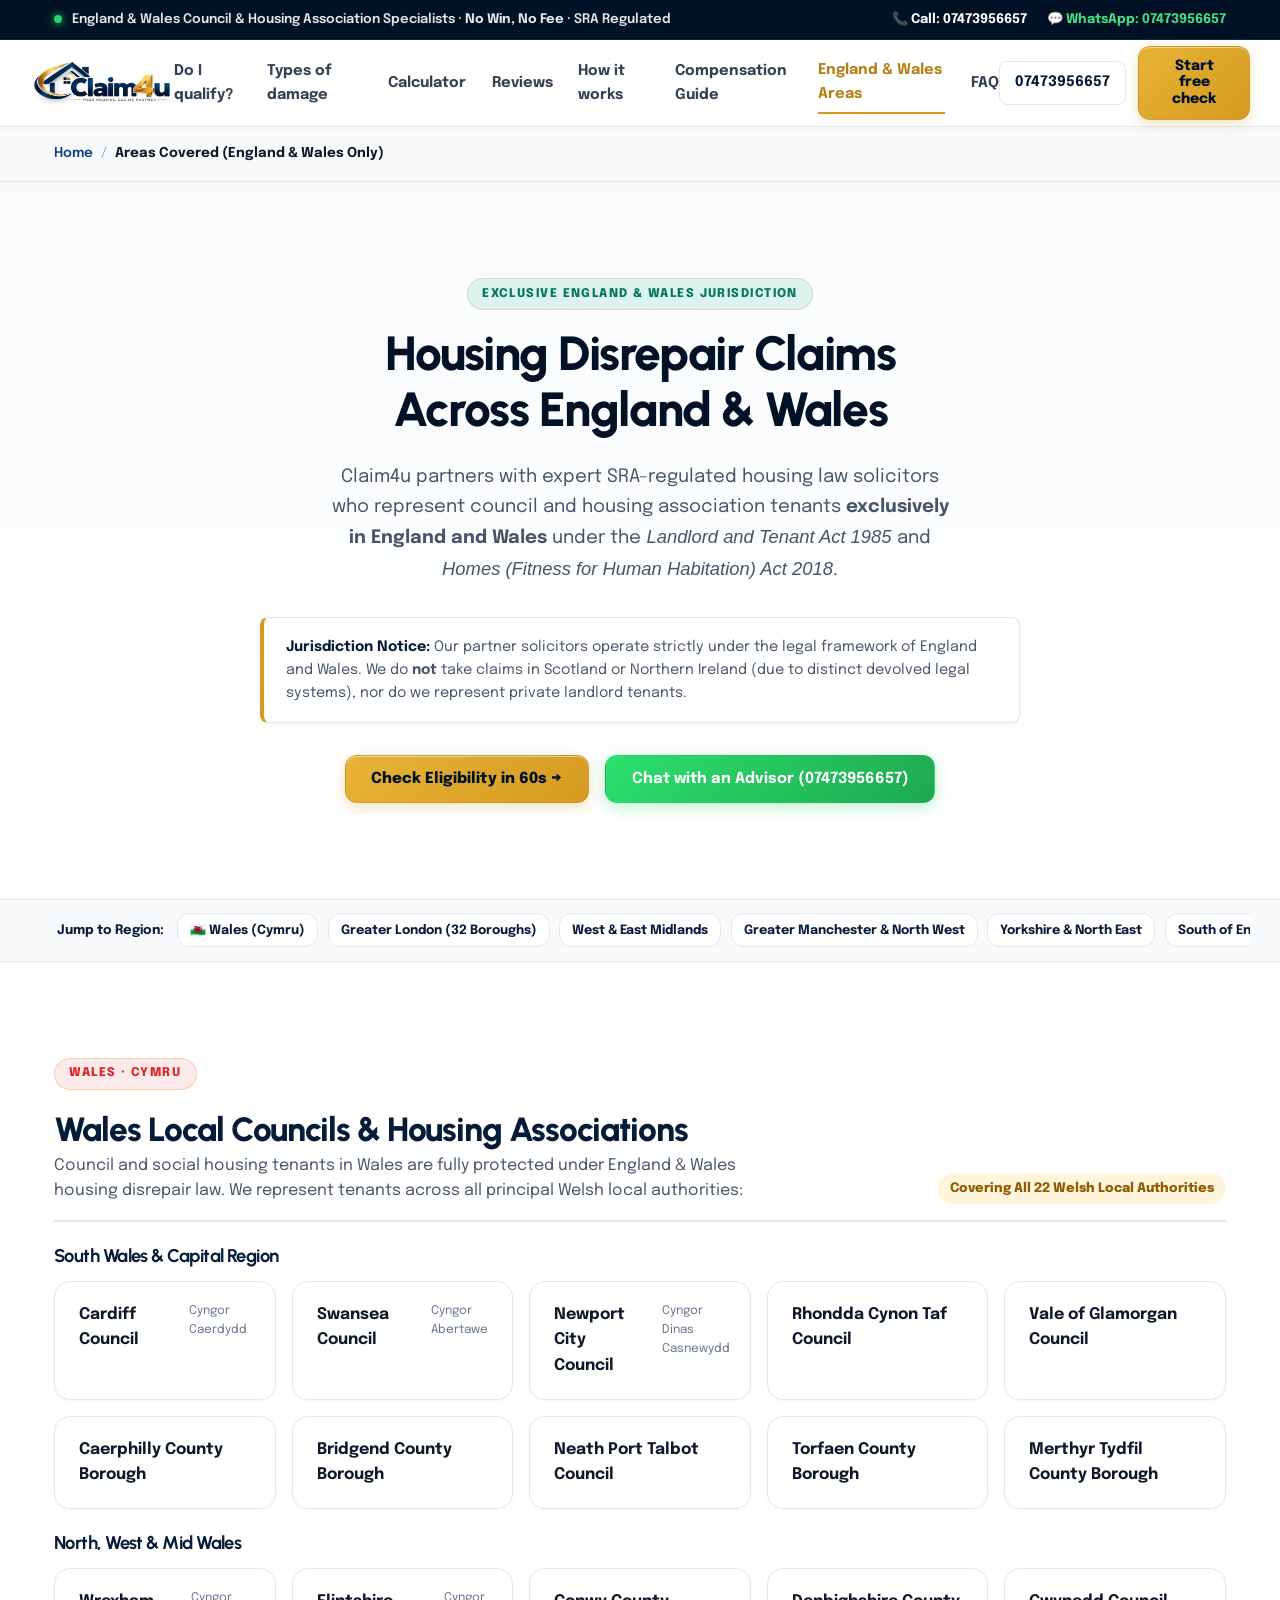
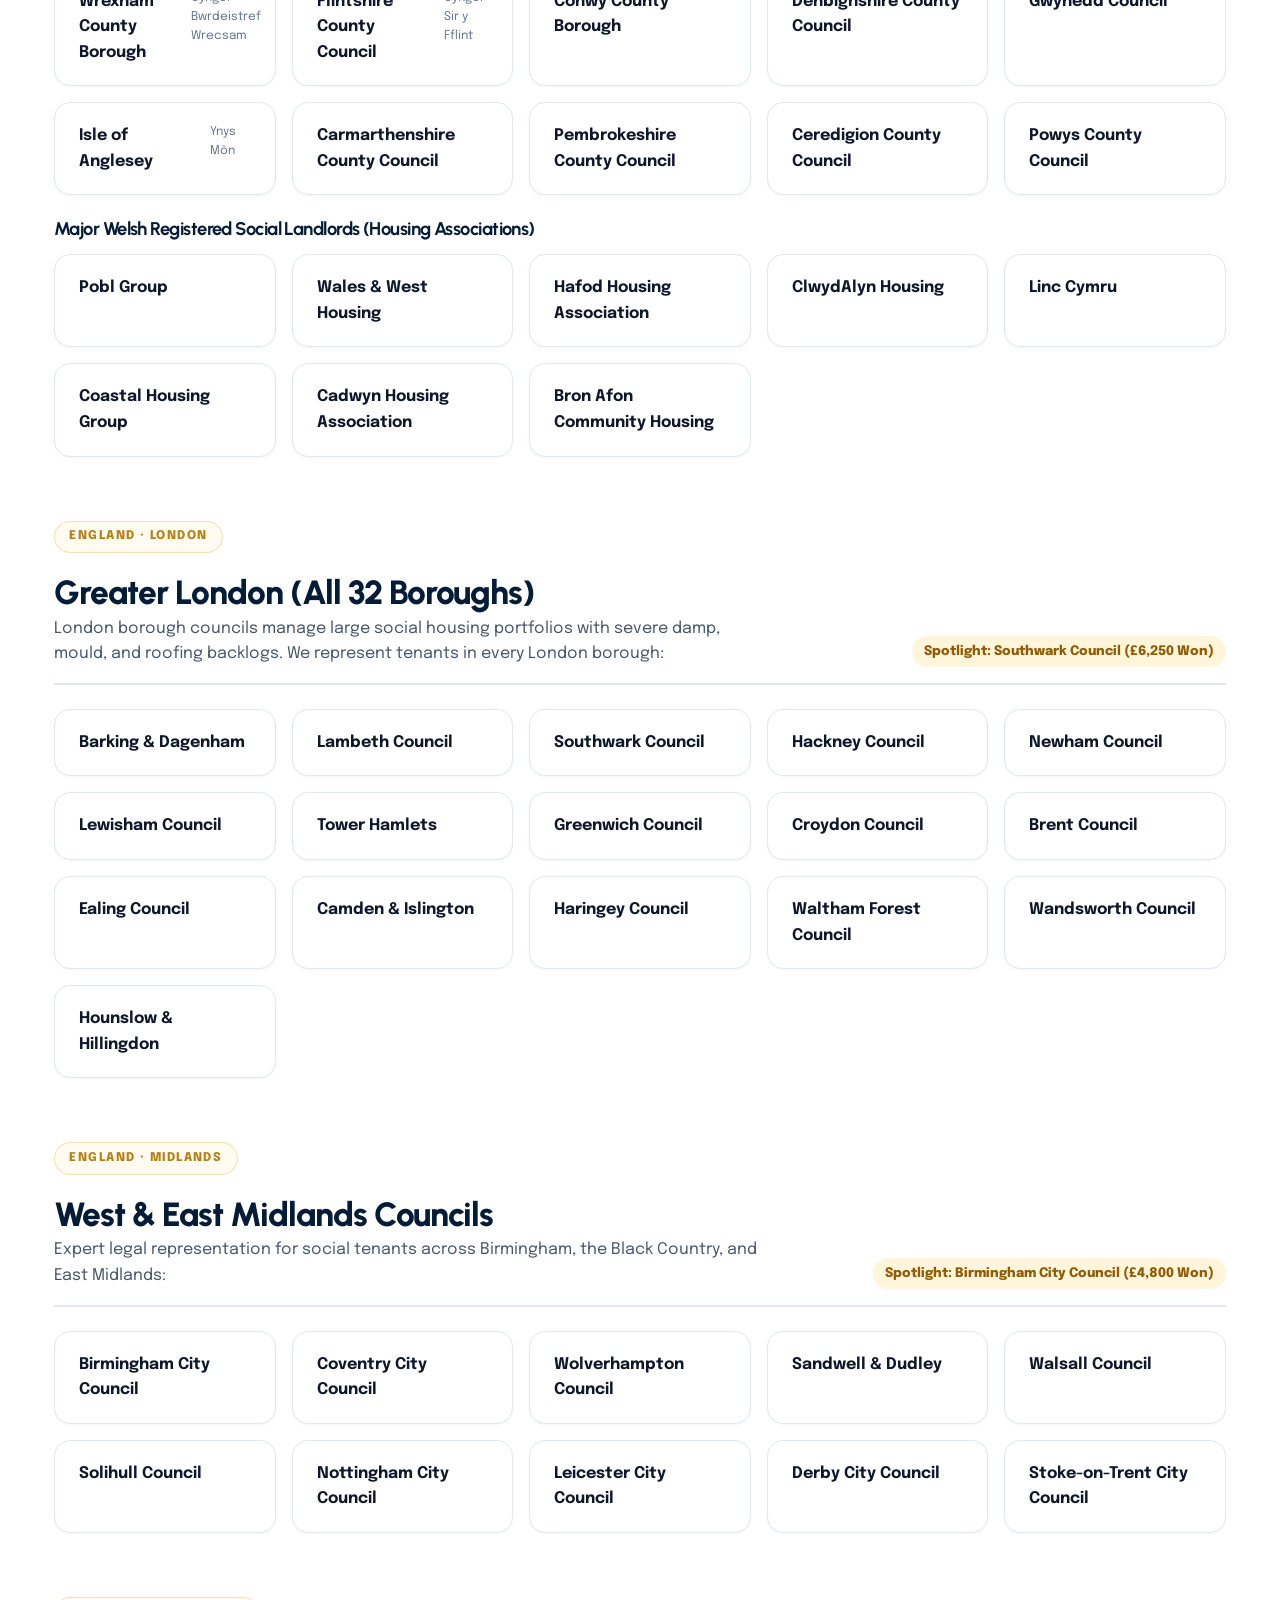
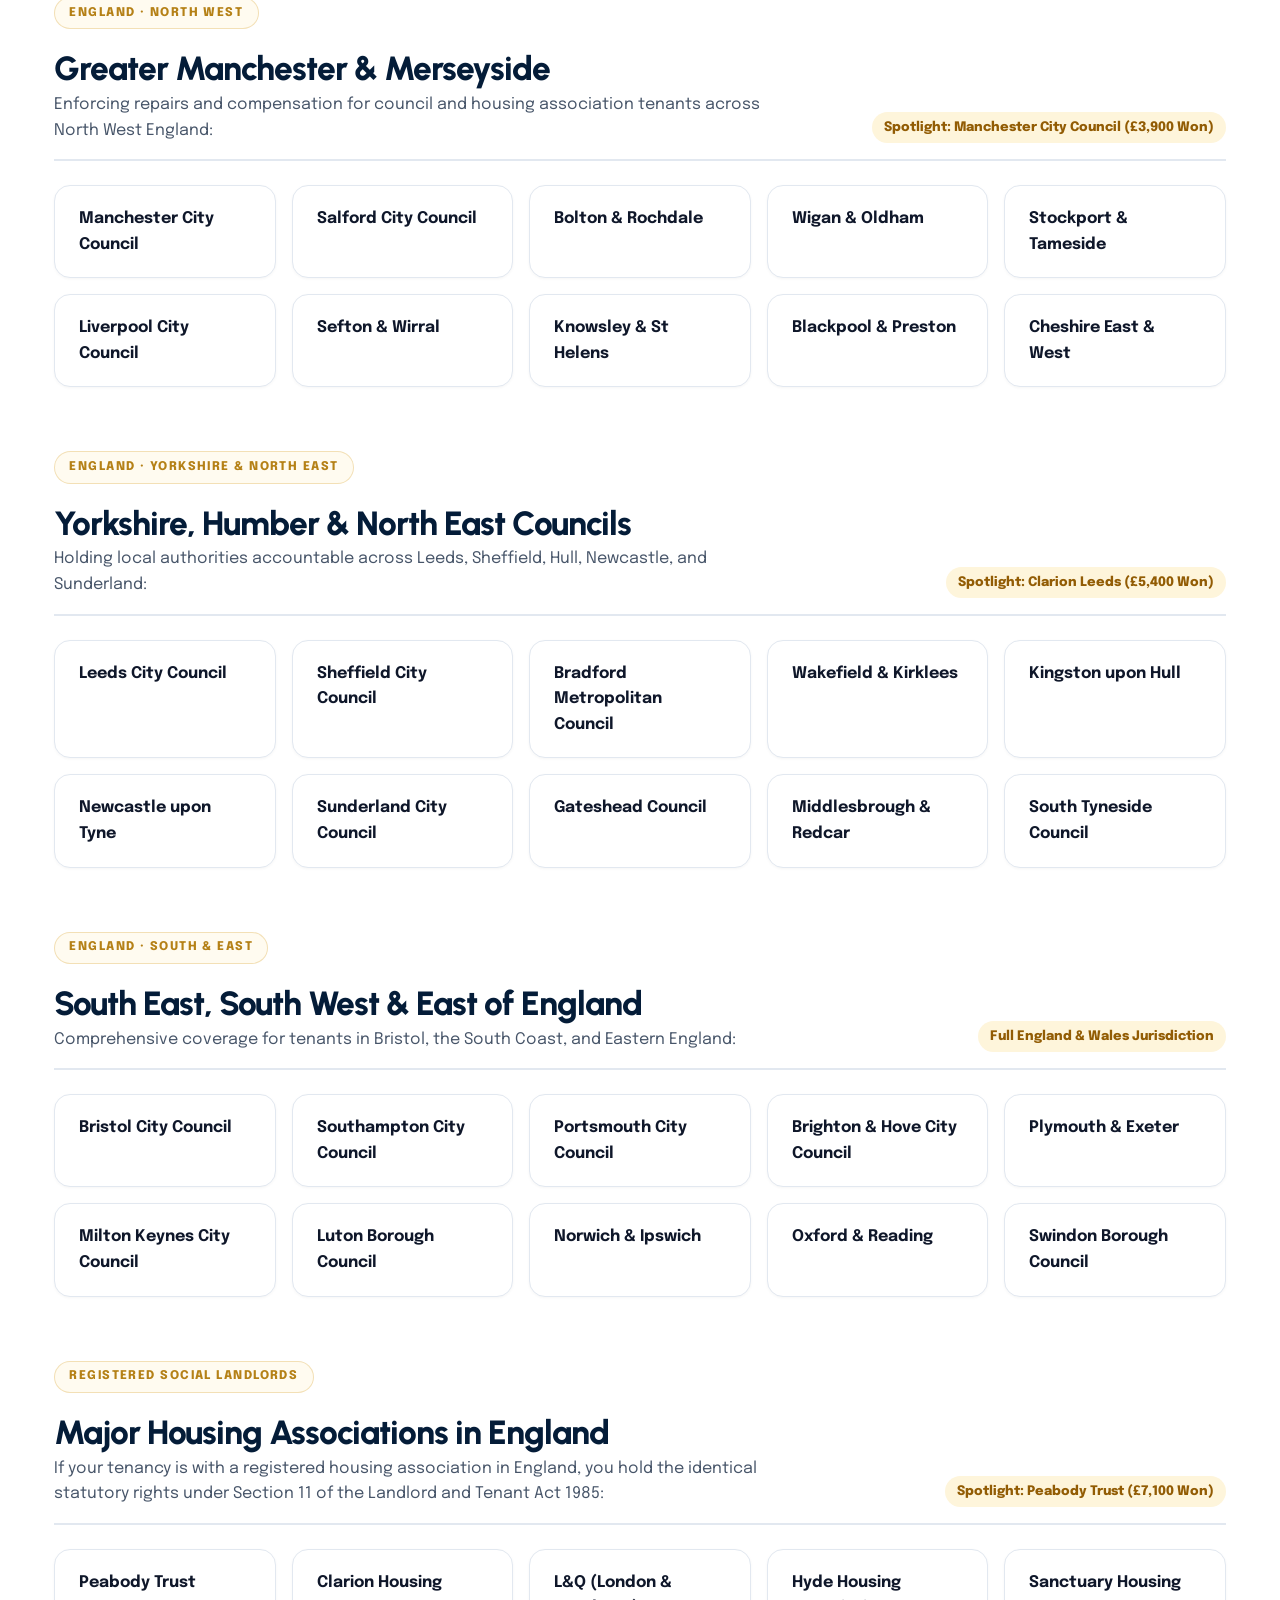
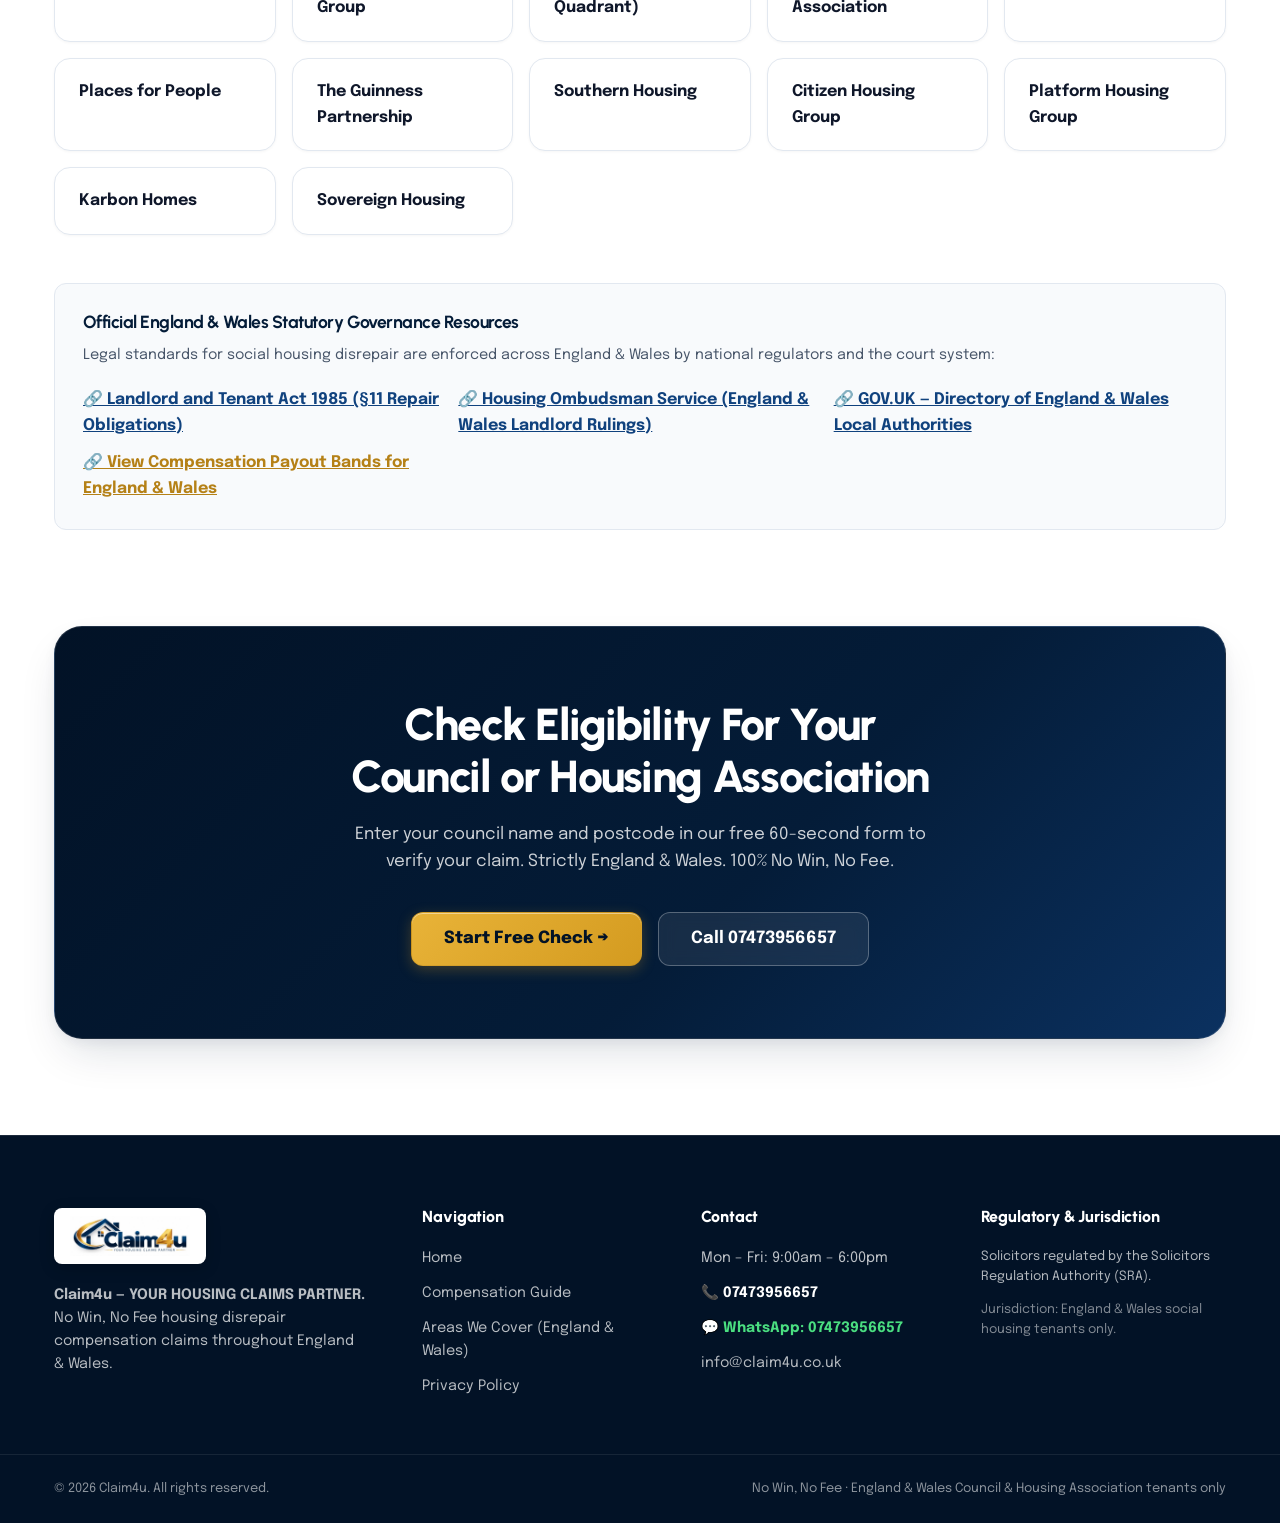
==== commit 5c3f0750: "it" ====
--- a/areas.html
+++ b/areas.html
@@ -29,30 +29,30 @@
     }
   </script>
 
-  <title>Housing Disrepair Claims by UK Area &amp; Council | Claim4u</title>
-  <meta name="description" content="Find housing disrepair claim help for your council or housing association in London, Manchester, Birmingham, Leeds, Liverpool and across the UK. Strict No Win, No Fee." />
-  <meta name="keywords" content="housing disrepair London, housing disrepair Birmingham, council repairs Manchester, housing disrepair Leeds, Liverpool housing claims, housing association disrepair UK" />
+  <title>Housing Disrepair Claims in England &amp; Wales | Claim4u</title>
+  <meta name="description" content="Dedicated housing disrepair claims service covering council and housing association tenants exclusively across England and Wales. Find your local council or housing association. No Win, No Fee." />
+  <meta name="keywords" content="housing disrepair England and Wales, council house claims London, Birmingham council disrepair, Cardiff council disrepair, Swansea housing claims, Manchester council housing repairs" />
   <meta name="author" content="Claim4u - Your Housing Claims Partner" />
   <meta name="robots" content="index, follow, max-image-preview:large, max-snippet:-1, max-video-preview:-1" />
   <link rel="canonical" href="https://claim4u-uk.co/areas.html" />
 
   <!-- Geotagging -->
-  <meta name="geo.region" content="GB" />
-  <meta name="geo.placename" content="United Kingdom" />
+  <meta name="geo.region" content="GB-ENG, GB-WLS" />
+  <meta name="geo.placename" content="England, Wales" />
 
   <!-- Open Graph -->
   <meta property="og:type" content="website" />
   <meta property="og:site_name" content="Claim4u" />
   <meta property="og:url" content="https://claim4u-uk.co/areas.html" />
-  <meta property="og:title" content="Housing Disrepair Claims by UK Area &amp; Council | Claim4u" />
-  <meta property="og:description" content="Representing council and housing association tenants across London, Midlands, North, and all UK regions. No Win, No Fee." />
+  <meta property="og:title" content="Housing Disrepair Claims in England &amp; Wales | Claim4u" />
+  <meta property="og:description" content="Representing council and housing association tenants exclusively in England and Wales under SRA regulation. No Win, No Fee." />
   <meta property="og:image" content="https://claim4u-uk.co/assets/hero-mould.jpg" />
   <meta property="og:locale" content="en_GB" />
 
   <!-- Twitter Cards -->
   <meta name="twitter:card" content="summary_large_image" />
-  <meta name="twitter:title" content="Housing Disrepair Claims by UK Area | Claim4u" />
-  <meta name="twitter:description" content="National UK coverage: London, Birmingham, Manchester, Leeds, Liverpool and all major housing associations. No Win, No Fee." />
+  <meta name="twitter:title" content="Housing Disrepair Claims in England &amp; Wales | Claim4u" />
+  <meta name="twitter:description" content="Dedicated legal intake covering councils and housing associations in England and Wales. No Win, No Fee." />
   <meta name="twitter:image" content="https://claim4u-uk.co/assets/hero-mould.jpg" />
 
   <meta name="theme-color" content="#041c38" />
@@ -80,7 +80,7 @@
       {
         "@type": "ListItem",
         "position": 2,
-        "name": "Areas We Cover",
+        "name": "Areas Covered (England & Wales)",
         "item": "https://claim4u-uk.co/areas.html"
       }
     ]
@@ -94,7 +94,7 @@
     <div class="container top-bar-inner">
       <div class="top-bar-left">
         <span class="live-dot"></span>
-        <span>UK Council &amp; Housing Association Specialists · <strong>No Win, No Fee</strong> · SRA-Regulated Solicitors</span>
+        <span>England &amp; Wales Council &amp; Housing Association Specialists · <strong>No Win, No Fee</strong> · SRA Regulated</span>
       </div>
       <div class="top-bar-right">
         <a href="tel:07473956657" class="top-contact-link">📞 Call: 07473956657</a>
@@ -117,7 +117,7 @@
         <a href="index.html#reviews" class="nav-link">Reviews</a>
         <a href="index.html#how" class="nav-link">How it works</a>
         <a href="compensation.html" class="nav-link">Compensation Guide</a>
-        <a href="areas.html" class="nav-link" style="color: var(--gold-600); border-bottom: 2px solid var(--gold-500);">Areas</a>
+        <a href="areas.html" class="nav-link" style="color: var(--gold-600); border-bottom: 2px solid var(--gold-500);">England &amp; Wales Areas</a>
         <a href="index.html#faq" class="nav-link">FAQ</a>
       </nav>
 
@@ -134,45 +134,135 @@
       <ol class="breadcrumb-list">
         <li class="breadcrumb-item"><a href="index.html">Home</a></li>
         <li class="breadcrumb-separator">/</li>
-        <li class="breadcrumb-item breadcrumb-current" aria-current="page">Areas We Cover</li>
+        <li class="breadcrumb-item breadcrumb-current" aria-current="page">Areas Covered (England &amp; Wales Only)</li>
       </ol>
     </div>
   </nav>
 
   <main>
+    <!-- Hero / Jurisdiction Notice -->
     <section class="section-spacing" style="background: linear-gradient(180deg, var(--surface) 0%, #ffffff 100%); border-bottom: 1px solid var(--border);">
       <div class="container" style="max-width: 900px; text-align: center;">
-        <span class="section-tag">National UK Coverage</span>
+        <span class="section-tag" style="background: rgba(16, 185, 129, 0.12); color: #047857;">
+          Exclusive England &amp; Wales Jurisdiction
+        </span>
         <h1 class="section-title" style="font-size: 3rem;">
-          Housing Disrepair Claims by UK Area
+          Housing Disrepair Claims Across England &amp; Wales
         </h1>
-        <p class="section-subtitle" style="margin: 1.5rem auto 2.5rem; font-size: 1.2rem;">
-          Claim4u partners with expert SRA-regulated housing solicitors who represent tenants against councils and housing associations in England, Scotland, Wales and Northern Ireland.
+        <p class="section-subtitle" style="margin: 1.5rem auto 2rem; font-size: 1.15rem; line-height: 1.65;">
+          Claim4u partners with expert SRA-regulated housing law solicitors who represent council and housing association tenants <strong>exclusively in England and Wales</strong> under the <em>Landlord and Tenant Act 1985</em> and <em>Homes (Fitness for Human Habitation) Act 2018</em>.
         </p>
+
+        <!-- Legal Notice Box -->
+        <div style="background: #ffffff; border: 1px solid var(--border); border-left: 4px solid var(--gold-500); border-radius: var(--radius-sm); padding: 1.1rem 1.4rem; text-align: left; max-width: 760px; margin: 0 auto 2rem; box-shadow: var(--shadow-sm); font-size: 0.9rem; color: #475569;">
+          <strong style="color: var(--navy-900);">Jurisdiction Notice:</strong> Our partner solicitors operate strictly under the legal framework of England and Wales. We do <strong>not</strong> take claims in Scotland or Northern Ireland (due to distinct devolved legal systems), nor do we represent private landlord tenants.
+        </div>
+
         <div style="display: flex; justify-content: center; gap: 1rem; flex-wrap: wrap;">
-          <a href="index.html#claim" class="btn btn-primary">Start 60-Second Check →</a>
-          <a href="https://wa.me/447473956657?text=Hello%20Claim4u%2C%20I%20want%20to%20check%20claims%20in%20my%20area" target="_blank" rel="noopener noreferrer" class="btn btn-whatsapp">
+          <a href="index.html#claim" class="btn btn-primary">Check Eligibility in 60s →</a>
+          <a href="https://wa.me/447473956657?text=Hello%20Claim4u%2C%20I%20live%20in%20England%20or%20Wales%20and%20want%20to%20check%20my%20housing%20claim" target="_blank" rel="noopener noreferrer" class="btn btn-whatsapp">
             Chat with an Advisor (07473956657)
           </a>
         </div>
       </div>
     </section>
 
-    <!-- Areas Breakdown -->
+    <!-- Region Jump Navigation -->
+    <div style="background: var(--surface); border-bottom: 1px solid var(--border); padding: 0.85rem 0;">
+      <div class="container" style="display: flex; gap: 0.6rem; overflow-x: auto; white-space: nowrap; font-size: 0.82rem; font-weight: 700;">
+        <span style="color: var(--navy-900); padding: 0.4rem 0.2rem;">Jump to Region:</span>
+        <a href="#wales" class="btn btn-ghost" style="padding: 0.35rem 0.75rem; font-size: 0.8rem; background: #ffffff;">🏴󠁧󠁢󠁷󠁬󠁳󠁿 Wales (Cymru)</a>
+        <a href="#london" class="btn btn-ghost" style="padding: 0.35rem 0.75rem; font-size: 0.8rem; background: #ffffff;">Greater London (32 Boroughs)</a>
+        <a href="#midlands" class="btn btn-ghost" style="padding: 0.35rem 0.75rem; font-size: 0.8rem; background: #ffffff;">West &amp; East Midlands</a>
+        <a href="#northwest" class="btn btn-ghost" style="padding: 0.35rem 0.75rem; font-size: 0.8rem; background: #ffffff;">Greater Manchester &amp; North West</a>
+        <a href="#yorkshire" class="btn btn-ghost" style="padding: 0.35rem 0.75rem; font-size: 0.8rem; background: #ffffff;">Yorkshire &amp; North East</a>
+        <a href="#south" class="btn btn-ghost" style="padding: 0.35rem 0.75rem; font-size: 0.8rem; background: #ffffff;">South of England &amp; Bristol</a>
+        <a href="#associations" class="btn btn-ghost" style="padding: 0.35rem 0.75rem; font-size: 0.8rem; background: #ffffff;">Housing Associations</a>
+      </div>
+    </div>
+
+    <!-- Areas Breakdown: England & Wales -->
     <section class="section-spacing">
       <div class="container">
         
-        <!-- London Region -->
-        <div id="london" style="margin-bottom: 4rem;">
-          <div style="display: flex; justify-content: space-between; align-items: flex-end; flex-wrap: wrap; gap: 1rem; margin-bottom: 1.5rem;">
-            <div>
-              <h2 style="font-size: 2rem; color: var(--primary); margin-bottom: 0.5rem;">Greater London Boroughs</h2>
-              <p style="color: var(--foreground-muted); max-width: 700px; margin: 0;">
-                London authorities feature severe housing backlogs with chronic damp, mould, and roofing defects. We represent council tenants across all 32 London Boroughs:
-              </p>
-            </div>
-            <span style="background: var(--gold-100); color: #925c04; font-size: 0.8rem; font-weight: 800; padding: 4px 12px; border-radius: 20px;">
-              Spotlight Case: Southwark Council (£6,250 Won)
+        <!-- ====================================================================
+             1. WALES (CYMRU)
+             ==================================================================== -->
+        <div id="wales" style="margin-bottom: 4rem; scroll-margin-top: 100px;">
+          <div style="display: flex; justify-content: space-between; align-items: flex-end; flex-wrap: wrap; gap: 1rem; margin-bottom: 1.5rem; border-bottom: 2px solid #e2e8f0; padding-bottom: 1rem;">
+            <div>
+              <span class="section-tag" style="background: rgba(220, 38, 38, 0.1); color: #dc2626;">Wales · Cymru</span>
+              <h2 style="font-size: 2.1rem; color: var(--primary); margin: 0.25rem 0;">Wales Local Councils &amp; Housing Associations</h2>
+              <p style="color: var(--foreground-muted); max-width: 720px; margin: 0;">
+                Council and social housing tenants in Wales are fully protected under England &amp; Wales housing disrepair law. We represent tenants across all principal Welsh local authorities:
+              </p>
+            </div>
+            <span style="background: var(--gold-100); color: #925c04; font-size: 0.82rem; font-weight: 800; padding: 5px 12px; border-radius: 20px;">
+              Covering All 22 Welsh Local Authorities
+            </span>
+          </div>
+
+          <h3 style="font-size: 1.15rem; color: var(--navy-900); margin-bottom: 0.85rem; font-weight: 700;">
+            South Wales &amp; Capital Region
+          </h3>
+          <div style="display: grid; grid-template-columns: repeat(auto-fit, minmax(220px, 1fr)); gap: 1rem; margin-bottom: 1.5rem;">
+            <div class="criteria-card"><strong>Cardiff Council</strong><br /><span style="font-size: 0.75rem; color: #64748b;">Cyngor Caerdydd</span></div>
+            <div class="criteria-card"><strong>Swansea Council</strong><br /><span style="font-size: 0.75rem; color: #64748b;">Cyngor Abertawe</span></div>
+            <div class="criteria-card"><strong>Newport City Council</strong><br /><span style="font-size: 0.75rem; color: #64748b;">Cyngor Dinas Casnewydd</span></div>
+            <div class="criteria-card"><strong>Rhondda Cynon Taf Council</strong></div>
+            <div class="criteria-card"><strong>Vale of Glamorgan Council</strong></div>
+            <div class="criteria-card"><strong>Caerphilly County Borough</strong></div>
+            <div class="criteria-card"><strong>Bridgend County Borough</strong></div>
+            <div class="criteria-card"><strong>Neath Port Talbot Council</strong></div>
+            <div class="criteria-card"><strong>Torfaen County Borough</strong></div>
+            <div class="criteria-card"><strong>Merthyr Tydfil County Borough</strong></div>
+          </div>
+
+          <h3 style="font-size: 1.15rem; color: var(--navy-900); margin-bottom: 0.85rem; font-weight: 700;">
+            North, West &amp; Mid Wales
+          </h3>
+          <div style="display: grid; grid-template-columns: repeat(auto-fit, minmax(220px, 1fr)); gap: 1rem; margin-bottom: 1.5rem;">
+            <div class="criteria-card"><strong>Wrexham County Borough</strong><br /><span style="font-size: 0.75rem; color: #64748b;">Cyngor Bwrdeistref Wrecsam</span></div>
+            <div class="criteria-card"><strong>Flintshire County Council</strong><br /><span style="font-size: 0.75rem; color: #64748b;">Cyngor Sir y Fflint</span></div>
+            <div class="criteria-card"><strong>Conwy County Borough</strong></div>
+            <div class="criteria-card"><strong>Denbighshire County Council</strong></div>
+            <div class="criteria-card"><strong>Gwynedd Council</strong></div>
+            <div class="criteria-card"><strong>Isle of Anglesey</strong><br /><span style="font-size: 0.75rem; color: #64748b;">Ynys Môn</span></div>
+            <div class="criteria-card"><strong>Carmarthenshire County Council</strong></div>
+            <div class="criteria-card"><strong>Pembrokeshire County Council</strong></div>
+            <div class="criteria-card"><strong>Ceredigion County Council</strong></div>
+            <div class="criteria-card"><strong>Powys County Council</strong></div>
+          </div>
+
+          <h3 style="font-size: 1.15rem; color: var(--navy-900); margin-bottom: 0.85rem; font-weight: 700;">
+            Major Welsh Registered Social Landlords (Housing Associations)
+          </h3>
+          <div style="display: grid; grid-template-columns: repeat(auto-fit, minmax(220px, 1fr)); gap: 1rem;">
+            <div class="criteria-card"><strong>Pobl Group</strong></div>
+            <div class="criteria-card"><strong>Wales &amp; West Housing</strong></div>
+            <div class="criteria-card"><strong>Hafod Housing Association</strong></div>
+            <div class="criteria-card"><strong>ClwydAlyn Housing</strong></div>
+            <div class="criteria-card"><strong>Linc Cymru</strong></div>
+            <div class="criteria-card"><strong>Coastal Housing Group</strong></div>
+            <div class="criteria-card"><strong>Cadwyn Housing Association</strong></div>
+            <div class="criteria-card"><strong>Bron Afon Community Housing</strong></div>
+          </div>
+        </div>
+
+        <!-- ====================================================================
+             2. ENGLAND: GREATER LONDON
+             ==================================================================== -->
+        <div id="london" style="margin-bottom: 4rem; scroll-margin-top: 100px;">
+          <div style="display: flex; justify-content: space-between; align-items: flex-end; flex-wrap: wrap; gap: 1rem; margin-bottom: 1.5rem; border-bottom: 2px solid #e2e8f0; padding-bottom: 1rem;">
+            <div>
+              <span class="section-tag">England · London</span>
+              <h2 style="font-size: 2.1rem; color: var(--primary); margin: 0.25rem 0;">Greater London (All 32 Boroughs)</h2>
+              <p style="color: var(--foreground-muted); max-width: 720px; margin: 0;">
+                London borough councils manage large social housing portfolios with severe damp, mould, and roofing backlogs. We represent tenants in every London borough:
+              </p>
+            </div>
+            <span style="background: var(--gold-100); color: #925c04; font-size: 0.82rem; font-weight: 800; padding: 5px 12px; border-radius: 20px;">
+              Spotlight: Southwark Council (£6,250 Won)
             </span>
           </div>
 
@@ -189,48 +279,151 @@
             <div class="criteria-card"><strong>Brent Council</strong></div>
             <div class="criteria-card"><strong>Ealing Council</strong></div>
             <div class="criteria-card"><strong>Camden &amp; Islington</strong></div>
-          </div>
-        </div>
-
-        <!-- Midlands & North -->
-        <div id="midlands" style="margin-bottom: 4rem;">
-          <div style="display: flex; justify-content: space-between; align-items: flex-end; flex-wrap: wrap; gap: 1rem; margin-bottom: 1.5rem;">
-            <div>
-              <h2 style="font-size: 2rem; color: var(--primary); margin-bottom: 0.5rem;">Midlands &amp; Northern England</h2>
-              <p style="color: var(--foreground-muted); max-width: 700px; margin: 0;">
-                Dedicated legal representation for major metropolitan authorities across the Midlands and the North:
-              </p>
-            </div>
-            <span style="background: var(--gold-100); color: #925c04; font-size: 0.8rem; font-weight: 800; padding: 4px 12px; border-radius: 20px;">
-              Spotlight Case: Birmingham City Council (£4,800 Won)
+            <div class="criteria-card"><strong>Haringey Council</strong></div>
+            <div class="criteria-card"><strong>Waltham Forest Council</strong></div>
+            <div class="criteria-card"><strong>Wandsworth Council</strong></div>
+            <div class="criteria-card"><strong>Hounslow &amp; Hillingdon</strong></div>
+          </div>
+        </div>
+
+        <!-- ====================================================================
+             3. ENGLAND: MIDLANDS
+             ==================================================================== -->
+        <div id="midlands" style="margin-bottom: 4rem; scroll-margin-top: 100px;">
+          <div style="display: flex; justify-content: space-between; align-items: flex-end; flex-wrap: wrap; gap: 1rem; margin-bottom: 1.5rem; border-bottom: 2px solid #e2e8f0; padding-bottom: 1rem;">
+            <div>
+              <span class="section-tag">England · Midlands</span>
+              <h2 style="font-size: 2.1rem; color: var(--primary); margin: 0.25rem 0;">West &amp; East Midlands Councils</h2>
+              <p style="color: var(--foreground-muted); max-width: 720px; margin: 0;">
+                Expert legal representation for social tenants across Birmingham, the Black Country, and East Midlands:
+              </p>
+            </div>
+            <span style="background: var(--gold-100); color: #925c04; font-size: 0.82rem; font-weight: 800; padding: 5px 12px; border-radius: 20px;">
+              Spotlight: Birmingham City Council (£4,800 Won)
             </span>
           </div>
 
           <div style="display: grid; grid-template-columns: repeat(auto-fit, minmax(220px, 1fr)); gap: 1rem;">
             <div class="criteria-card"><strong>Birmingham City Council</strong></div>
+            <div class="criteria-card"><strong>Coventry City Council</strong></div>
+            <div class="criteria-card"><strong>Wolverhampton Council</strong></div>
+            <div class="criteria-card"><strong>Sandwell &amp; Dudley</strong></div>
+            <div class="criteria-card"><strong>Walsall Council</strong></div>
+            <div class="criteria-card"><strong>Solihull Council</strong></div>
+            <div class="criteria-card"><strong>Nottingham City Council</strong></div>
+            <div class="criteria-card"><strong>Leicester City Council</strong></div>
+            <div class="criteria-card"><strong>Derby City Council</strong></div>
+            <div class="criteria-card"><strong>Stoke-on-Trent City Council</strong></div>
+          </div>
+        </div>
+
+        <!-- ====================================================================
+             4. ENGLAND: GREATER MANCHESTER & NORTH WEST
+             ==================================================================== -->
+        <div id="northwest" style="margin-bottom: 4rem; scroll-margin-top: 100px;">
+          <div style="display: flex; justify-content: space-between; align-items: flex-end; flex-wrap: wrap; gap: 1rem; margin-bottom: 1.5rem; border-bottom: 2px solid #e2e8f0; padding-bottom: 1rem;">
+            <div>
+              <span class="section-tag">England · North West</span>
+              <h2 style="font-size: 2.1rem; color: var(--primary); margin: 0.25rem 0;">Greater Manchester &amp; Merseyside</h2>
+              <p style="color: var(--foreground-muted); max-width: 720px; margin: 0;">
+                Enforcing repairs and compensation for council and housing association tenants across North West England:
+              </p>
+            </div>
+            <span style="background: var(--gold-100); color: #925c04; font-size: 0.82rem; font-weight: 800; padding: 5px 12px; border-radius: 20px;">
+              Spotlight: Manchester City Council (£3,900 Won)
+            </span>
+          </div>
+
+          <div style="display: grid; grid-template-columns: repeat(auto-fit, minmax(220px, 1fr)); gap: 1rem;">
             <div class="criteria-card"><strong>Manchester City Council</strong></div>
+            <div class="criteria-card"><strong>Salford City Council</strong></div>
+            <div class="criteria-card"><strong>Bolton &amp; Rochdale</strong></div>
+            <div class="criteria-card"><strong>Wigan &amp; Oldham</strong></div>
+            <div class="criteria-card"><strong>Stockport &amp; Tameside</strong></div>
+            <div class="criteria-card"><strong>Liverpool City Council</strong></div>
+            <div class="criteria-card"><strong>Sefton &amp; Wirral</strong></div>
+            <div class="criteria-card"><strong>Knowsley &amp; St Helens</strong></div>
+            <div class="criteria-card"><strong>Blackpool &amp; Preston</strong></div>
+            <div class="criteria-card"><strong>Cheshire East &amp; West</strong></div>
+          </div>
+        </div>
+
+        <!-- ====================================================================
+             5. ENGLAND: YORKSHIRE & NORTH EAST
+             ==================================================================== -->
+        <div id="yorkshire" style="margin-bottom: 4rem; scroll-margin-top: 100px;">
+          <div style="display: flex; justify-content: space-between; align-items: flex-end; flex-wrap: wrap; gap: 1rem; margin-bottom: 1.5rem; border-bottom: 2px solid #e2e8f0; padding-bottom: 1rem;">
+            <div>
+              <span class="section-tag">England · Yorkshire &amp; North East</span>
+              <h2 style="font-size: 2.1rem; color: var(--primary); margin: 0.25rem 0;">Yorkshire, Humber &amp; North East Councils</h2>
+              <p style="color: var(--foreground-muted); max-width: 720px; margin: 0;">
+                Holding local authorities accountable across Leeds, Sheffield, Hull, Newcastle, and Sunderland:
+              </p>
+            </div>
+            <span style="background: var(--gold-100); color: #925c04; font-size: 0.82rem; font-weight: 800; padding: 5px 12px; border-radius: 20px;">
+              Spotlight: Clarion Leeds (£5,400 Won)
+            </span>
+          </div>
+
+          <div style="display: grid; grid-template-columns: repeat(auto-fit, minmax(220px, 1fr)); gap: 1rem;">
             <div class="criteria-card"><strong>Leeds City Council</strong></div>
-            <div class="criteria-card"><strong>Liverpool City Council</strong></div>
             <div class="criteria-card"><strong>Sheffield City Council</strong></div>
-            <div class="criteria-card"><strong>Nottingham City Council</strong></div>
-            <div class="criteria-card"><strong>Bradford Council</strong></div>
-            <div class="criteria-card"><strong>Newcastle City Council</strong></div>
-            <div class="criteria-card"><strong>Salford City Council</strong></div>
-            <div class="criteria-card"><strong>Wolverhampton &amp; Coventry</strong></div>
-          </div>
-        </div>
-
-        <!-- Housing Associations -->
-        <div id="associations" style="margin-bottom: 3rem;">
-          <div style="display: flex; justify-content: space-between; align-items: flex-end; flex-wrap: wrap; gap: 1rem; margin-bottom: 1.5rem;">
-            <div>
-              <h2 style="font-size: 2rem; color: var(--primary); margin-bottom: 0.5rem;">Major UK Housing Associations Covered</h2>
-              <p style="color: var(--foreground-muted); max-width: 700px; margin: 0;">
-                If your tenancy is with a registered housing association (Housing Trust / Registered Social Landlord), you possess the exact same legal rights under the Landlord and Tenant Act 1985 as local council tenants:
-              </p>
-            </div>
-            <span style="background: var(--gold-100); color: #925c04; font-size: 0.8rem; font-weight: 800; padding: 4px 12px; border-radius: 20px;">
-              Spotlight Case: Clarion Housing (£5,400 Won)
+            <div class="criteria-card"><strong>Bradford Metropolitan Council</strong></div>
+            <div class="criteria-card"><strong>Wakefield &amp; Kirklees</strong></div>
+            <div class="criteria-card"><strong>Kingston upon Hull</strong></div>
+            <div class="criteria-card"><strong>Newcastle upon Tyne</strong></div>
+            <div class="criteria-card"><strong>Sunderland City Council</strong></div>
+            <div class="criteria-card"><strong>Gateshead Council</strong></div>
+            <div class="criteria-card"><strong>Middlesbrough &amp; Redcar</strong></div>
+            <div class="criteria-card"><strong>South Tyneside Council</strong></div>
+          </div>
+        </div>
+
+        <!-- ====================================================================
+             6. ENGLAND: SOUTH EAST & SOUTH WEST
+             ==================================================================== -->
+        <div id="south" style="margin-bottom: 4rem; scroll-margin-top: 100px;">
+          <div style="display: flex; justify-content: space-between; align-items: flex-end; flex-wrap: wrap; gap: 1rem; margin-bottom: 1.5rem; border-bottom: 2px solid #e2e8f0; padding-bottom: 1rem;">
+            <div>
+              <span class="section-tag">England · South &amp; East</span>
+              <h2 style="font-size: 2.1rem; color: var(--primary); margin: 0.25rem 0;">South East, South West &amp; East of England</h2>
+              <p style="color: var(--foreground-muted); max-width: 720px; margin: 0;">
+                Comprehensive coverage for tenants in Bristol, the South Coast, and Eastern England:
+              </p>
+            </div>
+            <span style="background: var(--gold-100); color: #925c04; font-size: 0.82rem; font-weight: 800; padding: 5px 12px; border-radius: 20px;">
+              Full England &amp; Wales Jurisdiction
+            </span>
+          </div>
+
+          <div style="display: grid; grid-template-columns: repeat(auto-fit, minmax(220px, 1fr)); gap: 1rem;">
+            <div class="criteria-card"><strong>Bristol City Council</strong></div>
+            <div class="criteria-card"><strong>Southampton City Council</strong></div>
+            <div class="criteria-card"><strong>Portsmouth City Council</strong></div>
+            <div class="criteria-card"><strong>Brighton &amp; Hove City Council</strong></div>
+            <div class="criteria-card"><strong>Plymouth &amp; Exeter</strong></div>
+            <div class="criteria-card"><strong>Milton Keynes City Council</strong></div>
+            <div class="criteria-card"><strong>Luton Borough Council</strong></div>
+            <div class="criteria-card"><strong>Norwich &amp; Ipswich</strong></div>
+            <div class="criteria-card"><strong>Oxford &amp; Reading</strong></div>
+            <div class="criteria-card"><strong>Swindon Borough Council</strong></div>
+          </div>
+        </div>
+
+        <!-- ====================================================================
+             7. MAJOR HOUSING ASSOCIATIONS (ENGLAND)
+             ==================================================================== -->
+        <div id="associations" style="margin-bottom: 3rem; scroll-margin-top: 100px;">
+          <div style="display: flex; justify-content: space-between; align-items: flex-end; flex-wrap: wrap; gap: 1rem; margin-bottom: 1.5rem; border-bottom: 2px solid #e2e8f0; padding-bottom: 1rem;">
+            <div>
+              <span class="section-tag">Registered Social Landlords</span>
+              <h2 style="font-size: 2.1rem; color: var(--primary); margin: 0.25rem 0;">Major Housing Associations in England</h2>
+              <p style="color: var(--foreground-muted); max-width: 720px; margin: 0;">
+                If your tenancy is with a registered housing association in England, you hold the identical statutory rights under Section 11 of the Landlord and Tenant Act 1985:
+              </p>
+            </div>
+            <span style="background: var(--gold-100); color: #925c04; font-size: 0.82rem; font-weight: 800; padding: 5px 12px; border-radius: 20px;">
+              Spotlight: Peabody Trust (£7,100 Won)
             </span>
           </div>
 
@@ -238,41 +431,45 @@
             <div class="criteria-card"><strong>Peabody Trust</strong></div>
             <div class="criteria-card"><strong>Clarion Housing Group</strong></div>
             <div class="criteria-card"><strong>L&amp;Q (London &amp; Quadrant)</strong></div>
-            <div class="criteria-card"><strong>Hyde Housing</strong></div>
+            <div class="criteria-card"><strong>Hyde Housing Association</strong></div>
             <div class="criteria-card"><strong>Sanctuary Housing</strong></div>
             <div class="criteria-card"><strong>Places for People</strong></div>
-            <div class="criteria-card"><strong>Guinness Partnership</strong></div>
+            <div class="criteria-card"><strong>The Guinness Partnership</strong></div>
             <div class="criteria-card"><strong>Southern Housing</strong></div>
+            <div class="criteria-card"><strong>Citizen Housing Group</strong></div>
+            <div class="criteria-card"><strong>Platform Housing Group</strong></div>
+            <div class="criteria-card"><strong>Karbon Homes</strong></div>
+            <div class="criteria-card"><strong>Sovereign Housing</strong></div>
           </div>
         </div>
 
         <!-- Official External Authority Backlinks & Regulatory Cross-links -->
         <div style="background: var(--surface); border: 1px solid var(--border); border-radius: var(--radius-md); padding: 1.75rem;">
           <h4 style="font-size: 1.1rem; color: var(--navy-900); font-weight: 700; margin-bottom: 0.75rem;">
-            Official UK Local Authority &amp; Housing Governance Resources
+            Official England &amp; Wales Statutory Governance Resources
           </h4>
           <p style="font-size: 0.9rem; color: #475569; line-height: 1.6; margin-bottom: 1.25rem;">
-            Tenant protections are established nationwide under UK statutory law. To check your local authority or review official governance records, explore:
+            Legal standards for social housing disrepair are enforced across England &amp; Wales by national regulators and the court system:
           </p>
           <ul style="display: grid; grid-template-columns: repeat(auto-fit, minmax(280px, 1fr)); gap: 0.75rem; list-style: none; padding: 0;">
             <li>
-              <a href="https://www.gov.uk/find-local-council" target="_blank" rel="noopener noreferrer" style="color: var(--navy-700); font-weight: 700; text-decoration: underline;">
-                🔗 GOV.UK — Find Your Local Council Portal
+              <a href="https://www.legislation.gov.uk/ukpga/1985/70/section/11" target="_blank" rel="noopener noreferrer" style="color: var(--navy-700); font-weight: 700; text-decoration: underline;">
+                🔗 Landlord and Tenant Act 1985 (§11 Repair Obligations)
               </a>
             </li>
             <li>
               <a href="https://www.housing-ombudsman.org.uk/" target="_blank" rel="noopener noreferrer" style="color: var(--navy-700); font-weight: 700; text-decoration: underline;">
-                🔗 Housing Ombudsman Service (Landlord Complaint Reports)
+                🔗 Housing Ombudsman Service (England &amp; Wales Landlord Rulings)
               </a>
             </li>
             <li>
-              <a href="https://www.gov.uk/government/organisations/regulator-of-social-housing" target="_blank" rel="noopener noreferrer" style="color: var(--navy-700); font-weight: 700; text-decoration: underline;">
-                🔗 Regulator of Social Housing (Consumer Standards)
+              <a href="https://www.gov.uk/find-local-council" target="_blank" rel="noopener noreferrer" style="color: var(--navy-700); font-weight: 700; text-decoration: underline;">
+                🔗 GOV.UK — Directory of England &amp; Wales Local Authorities
               </a>
             </li>
             <li>
               <a href="compensation.html" style="color: var(--gold-600); font-weight: 700; text-decoration: underline;">
-                🔗 View Regional Compensation Payout Brackets
+                🔗 View Compensation Payout Bands for England &amp; Wales
               </a>
             </li>
           </ul>
@@ -285,9 +482,9 @@
     <section class="section-spacing" style="padding-top: 0;">
       <div class="container">
         <div class="cta-banner-card">
-          <h2 class="cta-banner-title">Check Eligibility For Your Specific Area</h2>
+          <h2 class="cta-banner-title">Check Eligibility For Your Council or Housing Association</h2>
           <p class="cta-banner-subtitle">
-            Enter your council name and postcode in our free 60-second form to see if you qualify. 100% No Win, No Fee.
+            Enter your council name and postcode in our free 60-second form to verify your claim. Strictly England &amp; Wales. 100% No Win, No Fee.
           </p>
           <div class="cta-banner-actions">
             <a href="index.html#claim" class="btn btn-primary" style="font-size: 1.05rem; padding: 1rem 2rem;">Start Free Check →</a>
@@ -305,7 +502,7 @@
         <svg width="15" height="15" viewBox="0 0 24 24" fill="none" stroke="currentColor" stroke-width="2.5"><path d="M22 16.92v3a2 2 0 0 1-2.18 2 19.79 19.79 0 0 1-8.63-3.07 19.5 19.5 0 0 1-6-6 19.79 19.79 0 0 1-3.07-8.67A2 2 0 0 1 4.11 2h3a2 2 0 0 1 2 1.72 12.84 12.84 0 0 0 .7 2.81 2 2 0 0 1-.45 2.11L8.09 9.91a16 16 0 0 0 6 6l1.27-1.27a2 2 0 0 1 2.11-.45 12.84 12.84 0 0 0 2.81.7A2 2 0 0 1 22 16.92z"></path></svg>
         Call Us
       </a>
-      <a href="https://wa.me/447473956657?text=Hello%20Claim4u%2C%20I%20would%20like%20to%20check%20claims%20in%20my%20area" target="_blank" rel="noopener noreferrer" class="mobile-sticky-btn btn-sticky-wa" title="WhatsApp Claim4u">
+      <a href="https://wa.me/447473956657?text=Hello%20Claim4u%2C%20I%20would%20like%20to%20check%20claims%20in%20England%20or%20Wales" target="_blank" rel="noopener noreferrer" class="mobile-sticky-btn btn-sticky-wa" title="WhatsApp Claim4u">
         <svg width="16" height="16" viewBox="0 0 24 24" fill="currentColor"><path d="M12.04 2c-5.46 0-9.91 4.45-9.91 9.91 0 1.75.46 3.45 1.32 4.95L2.05 22l5.25-1.38c1.45.79 3.08 1.21 4.74 1.21 5.46 0 9.91-4.45 9.91-9.91 0-2.65-1.03-5.14-2.9-7.01A9.816 9.816 0 0 0 12.04 2zM12 20.19c-1.48 0-2.93-.4-4.2-1.15l-.3-.18-3.12.82.83-3.04-.2-.31a8.165 8.165 0 0 1-1.26-4.42c0-4.54 3.7-8.24 8.24-8.24 2.2 0 4.27.86 5.82 2.42a8.18 8.18 0 0 1 2.41 5.83c.02 4.54-3.68 8.27-8.22 8.27z"/></svg>
         WhatsApp
       </a>
@@ -323,7 +520,7 @@
         </div>
         <p class="footer-brand-desc">
           <strong>Claim4u — YOUR HOUSING CLAIMS PARTNER.</strong><br />
-          No Win, No Fee housing disrepair compensation claims throughout the United Kingdom.
+          No Win, No Fee housing disrepair compensation claims throughout England &amp; Wales.
         </p>
       </div>
 
@@ -332,7 +529,7 @@
         <ul class="footer-links-list">
           <li><a href="index.html" class="footer-link">Home</a></li>
           <li><a href="compensation.html" class="footer-link">Compensation Guide</a></li>
-          <li><a href="areas.html" class="footer-link">Areas We Cover</a></li>
+          <li><a href="areas.html" class="footer-link">Areas We Cover (England &amp; Wales)</a></li>
           <li><a href="privacy.html" class="footer-link">Privacy Policy</a></li>
         </ul>
       </div>
@@ -348,9 +545,10 @@
       </div>
 
       <div>
-        <h4 class="footer-col-title">Regulatory</h4>
+        <h4 class="footer-col-title">Regulatory &amp; Jurisdiction</h4>
         <ul class="footer-links-list">
-          <li style="font-size: 0.8rem; color: rgba(255,255,255,0.5);">Solicitor partners regulated by the Solicitors Regulation Authority (SRA).</li>
+          <li style="font-size: 0.8rem; color: rgba(255,255,255,0.7);">Solicitors regulated by the Solicitors Regulation Authority (SRA).</li>
+          <li style="font-size: 0.8rem; color: rgba(255,255,255,0.5);">Jurisdiction: England &amp; Wales social housing tenants only.</li>
         </ul>
       </div>
     </div>
@@ -358,7 +556,7 @@
     <div class="footer-bottom-bar">
       <div class="container footer-bottom-inner">
         <span>© 2026 Claim4u. All rights reserved.</span>
-        <span>No Win, No Fee · Council &amp; Housing Association tenants only</span>
+        <span>No Win, No Fee · England &amp; Wales Council &amp; Housing Association tenants only</span>
       </div>
     </div>
   </footer>
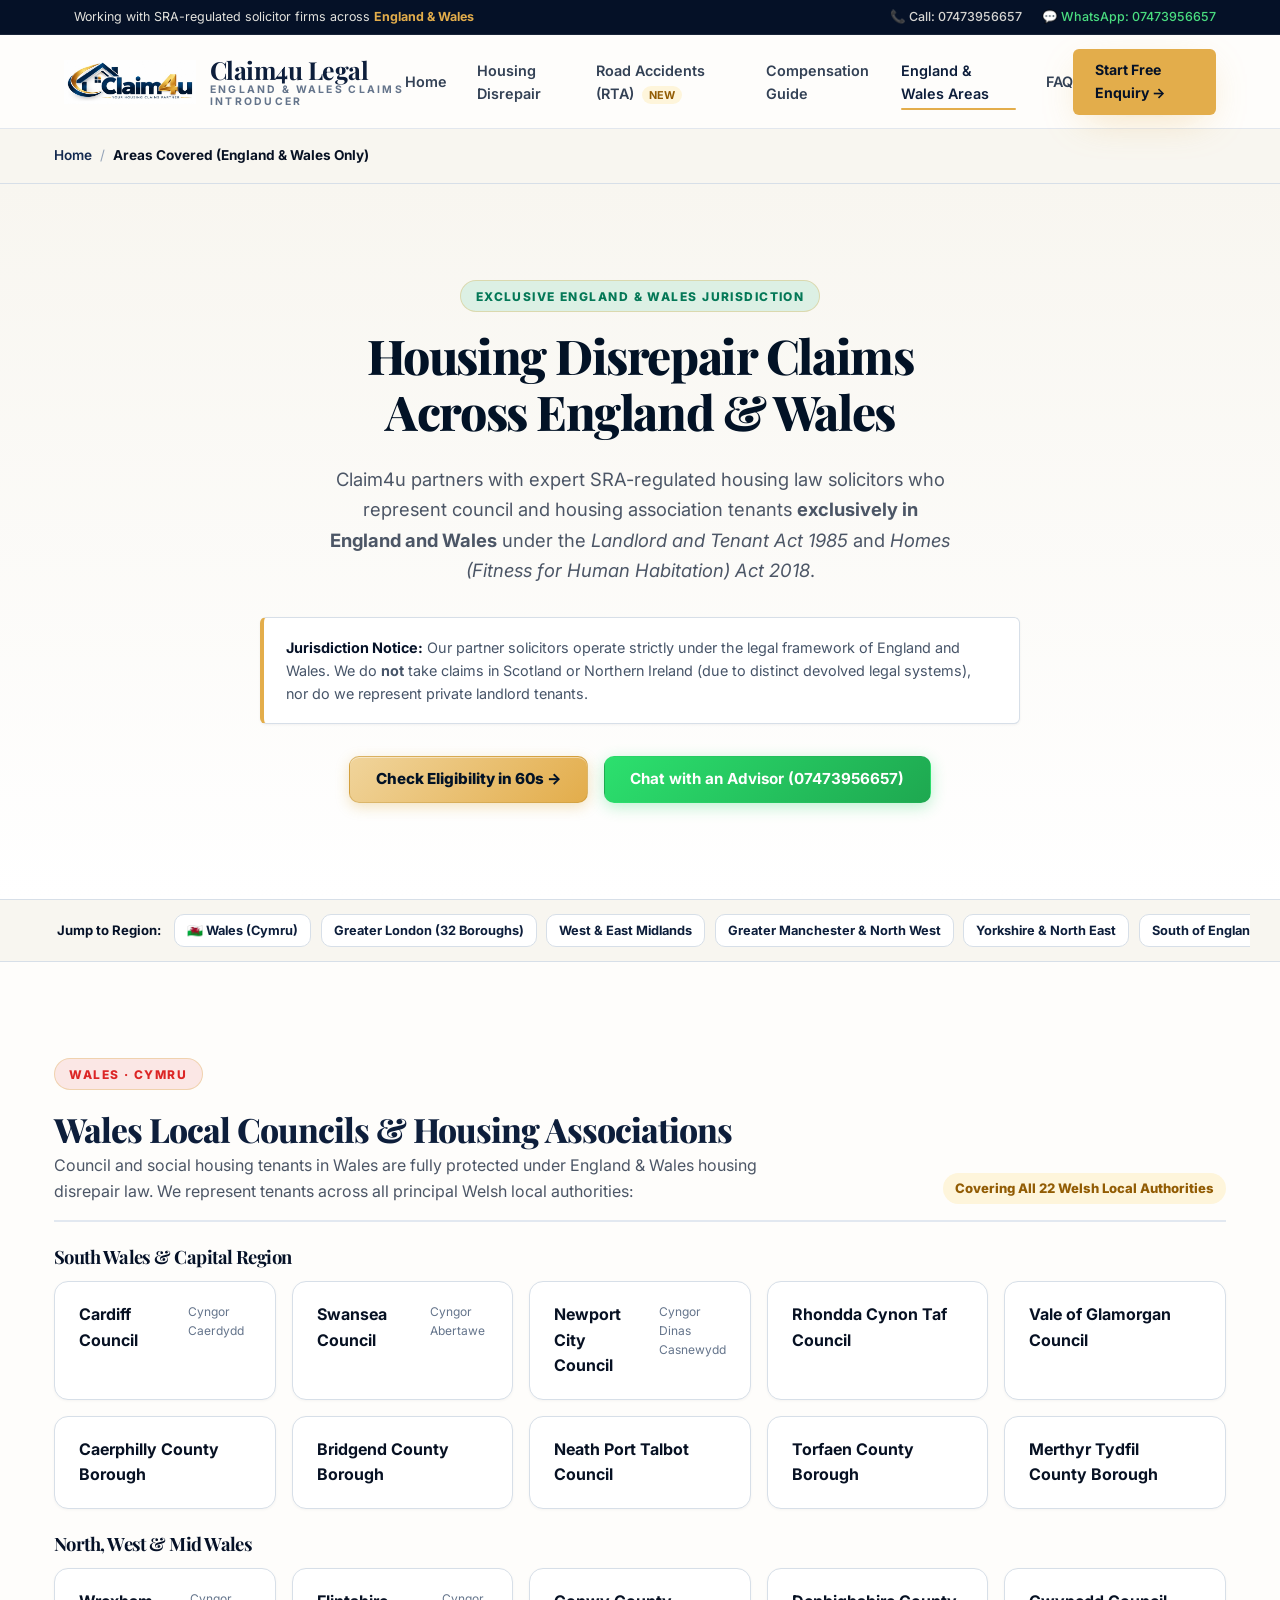
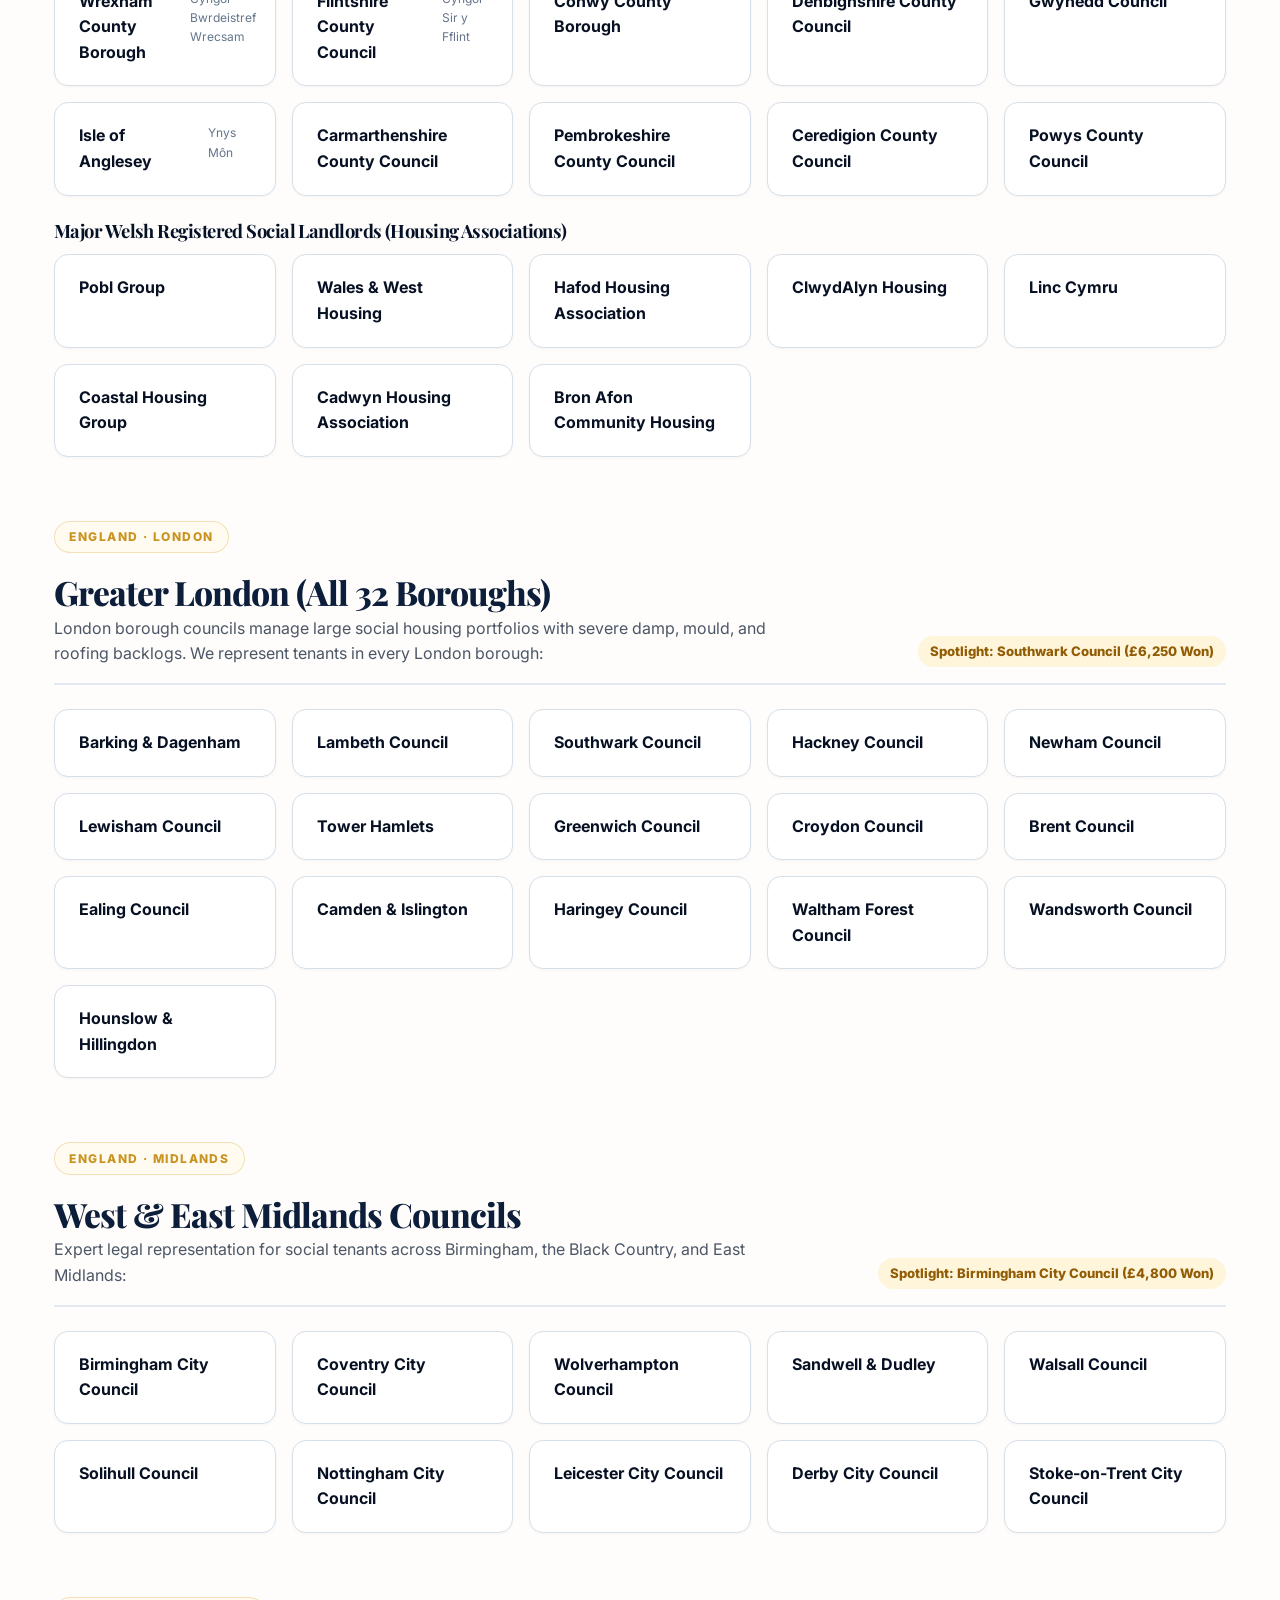
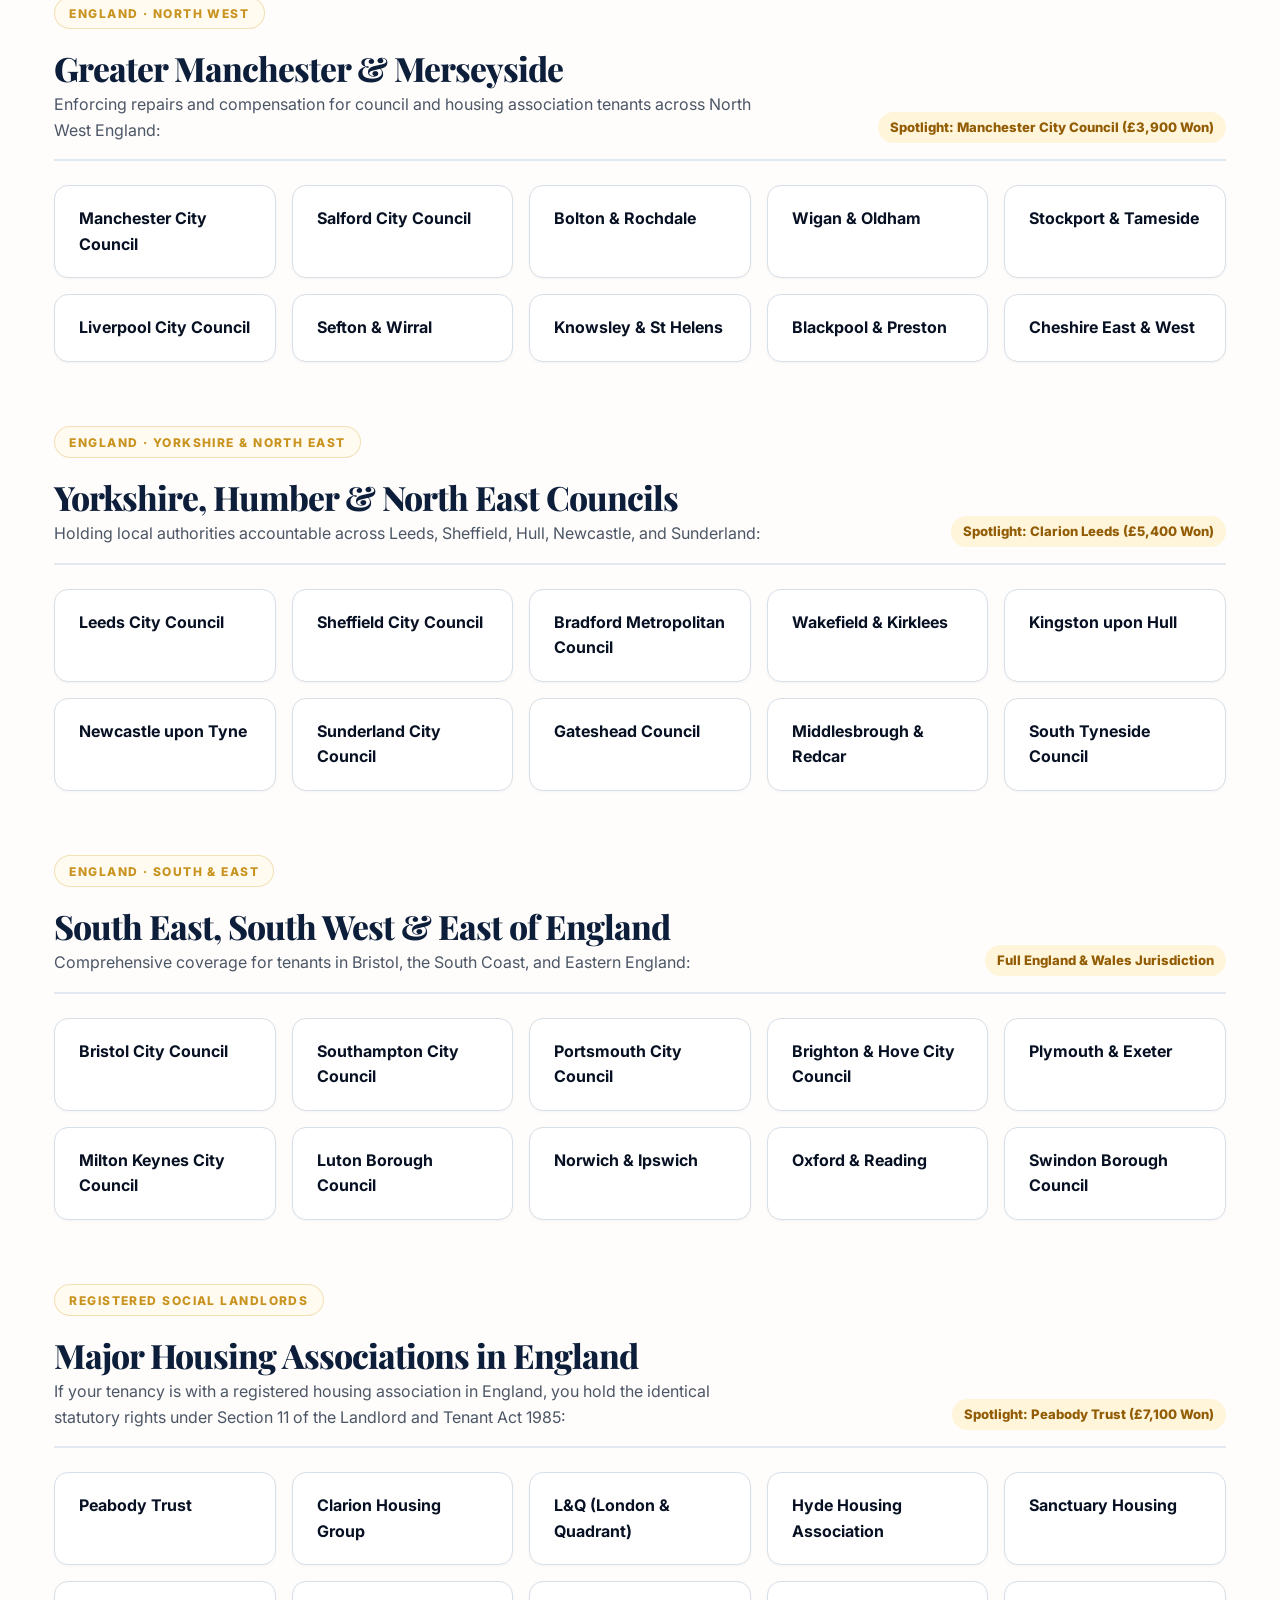
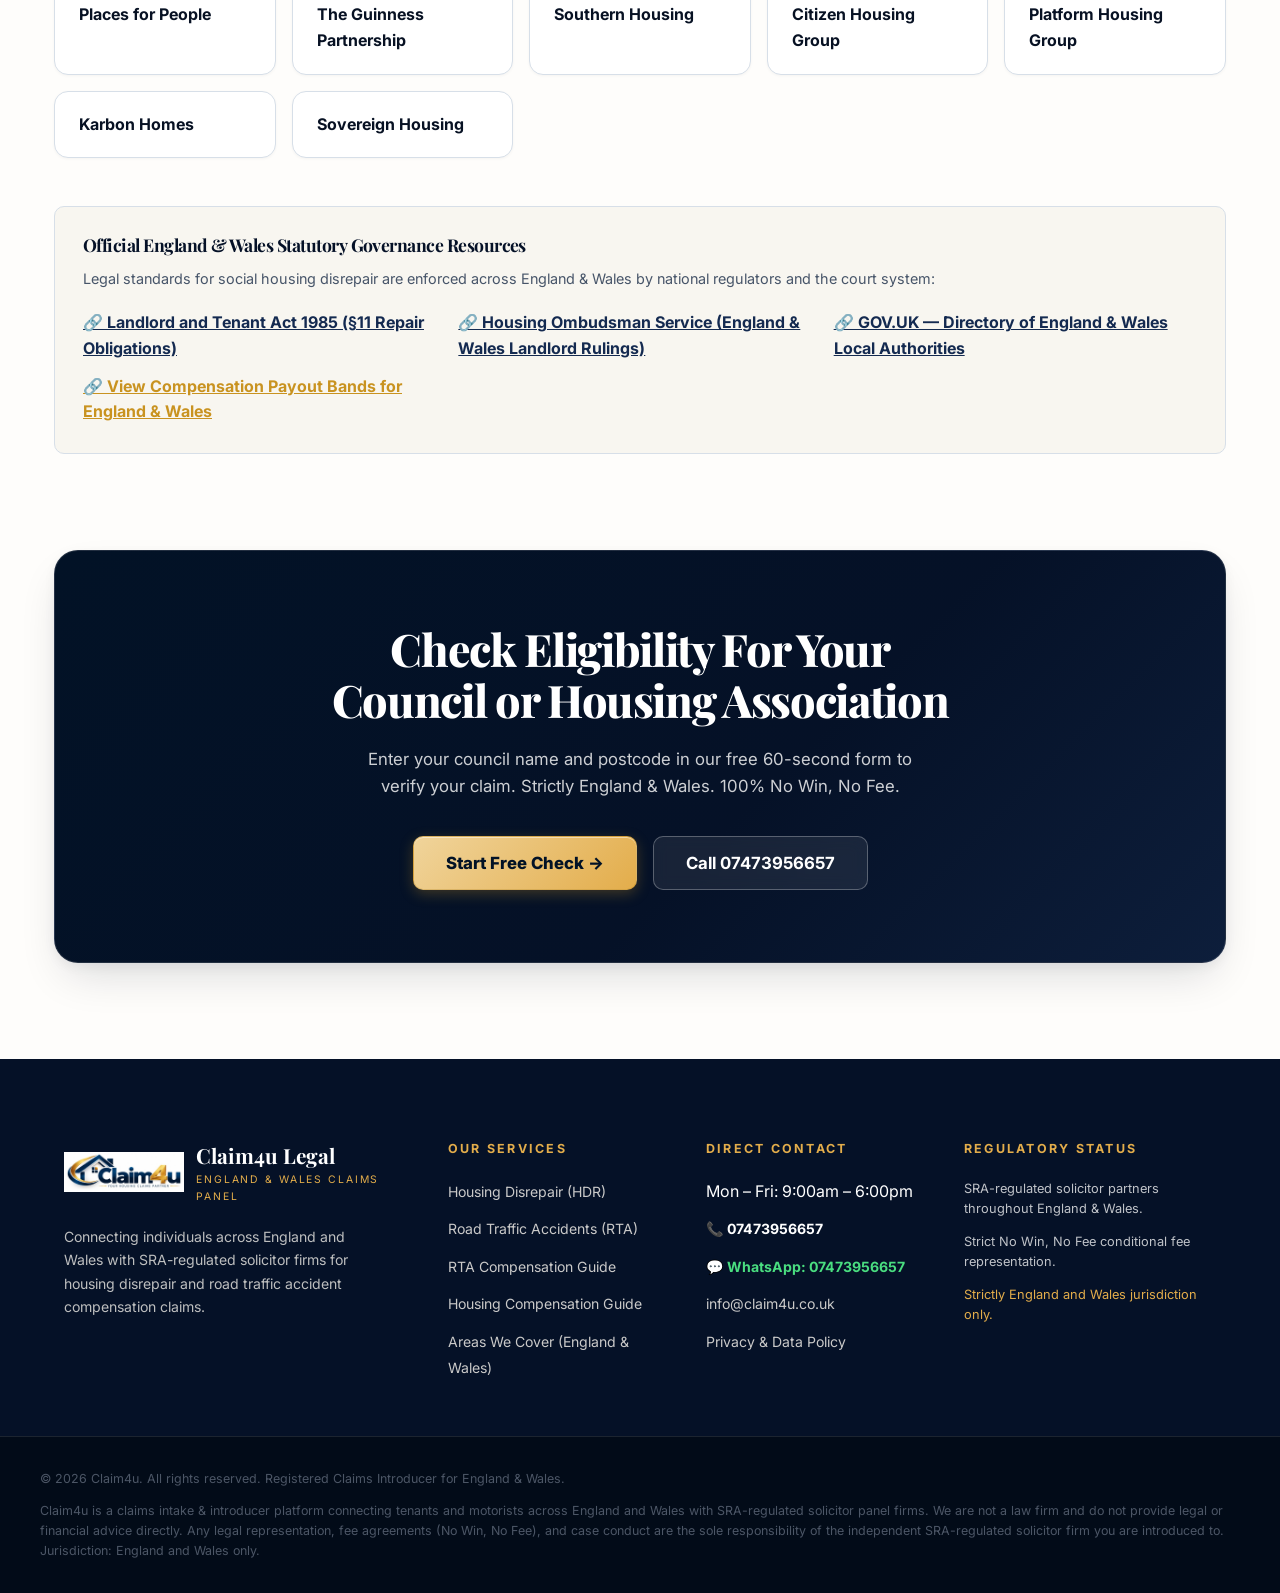
==== commit 9f85a6f7: "my" ====
--- a/areas.html
+++ b/areas.html
@@ -89,41 +89,45 @@
 </head>
 <body>
 
-  <!-- Top Announcement Bar -->
-  <div class="top-bar">
-    <div class="container top-bar-inner">
-      <div class="top-bar-left">
+  <!-- Top Announcement Bar (CaseFlow Legal style) -->
+  <div class="cfl-topbar">
+    <div class="cfl-topbar-inner">
+      <div class="cfl-topbar-left">
         <span class="live-dot"></span>
-        <span>England &amp; Wales Council &amp; Housing Association Specialists · <strong>No Win, No Fee</strong> · SRA Regulated</span>
-      </div>
-      <div class="top-bar-right">
-        <a href="tel:07473956657" class="top-contact-link">📞 Call: 07473956657</a>
-        <a href="https://wa.me/447473956657" class="top-contact-link whatsapp-accent">💬 WhatsApp: 07473956657</a>
+        <span>Working with SRA-regulated solicitor firms across <strong style="color: var(--brand-gold);">England &amp; Wales</strong></span>
+      </div>
+      <div class="cfl-topbar-right">
+        <a href="tel:07473956657" class="cfl-topbar-link">📞 Call: 07473956657</a>
+        <a href="https://wa.me/447473956657" class="cfl-topbar-link" style="color: #4ade80;">💬 WhatsApp: 07473956657</a>
       </div>
     </div>
   </div>
 
-  <!-- Header -->
-  <header class="site-header">
-    <div class="container site-header-inner">
-      <a href="index.html" class="logo-wrapper">
-        <img src="assets/claim4u-logo.png" alt="Claim4u Logo" class="site-logo" width="210" height="54" />
+  <!-- Sticky CaseFlow Header -->
+  <header class="cfl-header">
+    <div class="cfl-header-inner">
+      <a href="index.html" class="cfl-brand" title="Claim4u Home">
+        <img src="assets/claim4u-logo.png" alt="Claim4u Logo" style="height: 44px; width: auto;" />
+        <div class="cfl-brand-text">
+          <div class="cfl-brand-name">Claim4u Legal</div>
+          <div class="cfl-brand-sub">England &amp; Wales Claims Introducer</div>
+        </div>
       </a>
 
-      <nav class="nav-desktop">
-        <a href="index.html#eligibility" class="nav-link">Do I qualify?</a>
-        <a href="index.html#damage" class="nav-link">Types of damage</a>
-        <a href="index.html#calculator" class="nav-link">Calculator</a>
-        <a href="index.html#reviews" class="nav-link">Reviews</a>
-        <a href="index.html#how" class="nav-link">How it works</a>
-        <a href="compensation.html" class="nav-link">Compensation Guide</a>
-        <a href="areas.html" class="nav-link" style="color: var(--gold-600); border-bottom: 2px solid var(--gold-500);">England &amp; Wales Areas</a>
-        <a href="index.html#faq" class="nav-link">FAQ</a>
+      <!-- Desktop Navigation -->
+      <nav class="cfl-nav">
+        <a href="index.html" class="cfl-nav-link">Home</a>
+        <a href="index.html#hdr" class="cfl-nav-link">Housing Disrepair</a>
+        <a href="rta-claims.html" class="cfl-nav-link">Road Accidents (RTA) <span class="cfl-nav-badge">NEW</span></a>
+        <a href="compensation.html" class="cfl-nav-link">Compensation Guide</a>
+        <a href="areas.html" class="cfl-nav-link active">England &amp; Wales Areas</a>
+        <a href="index.html#faq" class="cfl-nav-link">FAQ</a>
       </nav>
 
-      <div class="header-actions">
-        <a href="tel:07473956657" class="header-phone-btn">07473956657</a>
-        <a href="index.html#claim" class="btn btn-primary header-cta-btn">Start free check</a>
+      <div style="display: flex; align-items: center; gap: 1rem;">
+        <a href="index.html#enquiry" class="btn-cfl-gold" style="padding: 0.65rem 1.4rem; font-size: 0.88rem;">
+          Start Free Enquiry →
+        </a>
       </div>
     </div>
   </header>
@@ -512,51 +516,61 @@
     </div>
   </aside>
 
-  <footer class="site-footer">
-    <div class="container footer-grid">
+  <!-- CaseFlow Legal Footer -->
+  <footer class="cfl-footer">
+    <div class="cfl-footer-grid">
       <div>
-        <div class="footer-brand-logo">
+        <div style="display: flex; align-items: center; gap: 0.75rem;">
           <img src="assets/claim4u-logo.png" alt="Claim4u Logo" style="height: 40px; width: auto;" />
-        </div>
-        <p class="footer-brand-desc">
-          <strong>Claim4u — YOUR HOUSING CLAIMS PARTNER.</strong><br />
-          No Win, No Fee housing disrepair compensation claims throughout England &amp; Wales.
+          <div>
+            <div style="font-family: var(--font-serif); font-size: 1.3rem; font-weight: 700; color: #ffffff;">Claim4u Legal</div>
+            <div style="font-size: 0.65rem; text-transform: uppercase; letter-spacing: 0.18em; color: var(--brand-gold);">England &amp; Wales Claims Panel</div>
+          </div>
+        </div>
+        <p class="cfl-footer-brand-desc">
+          Connecting individuals across England and Wales with SRA-regulated solicitor firms for housing disrepair and road traffic accident compensation claims.
         </p>
       </div>
 
       <div>
-        <h4 class="footer-col-title">Navigation</h4>
-        <ul class="footer-links-list">
-          <li><a href="index.html" class="footer-link">Home</a></li>
-          <li><a href="compensation.html" class="footer-link">Compensation Guide</a></li>
-          <li><a href="areas.html" class="footer-link">Areas We Cover (England &amp; Wales)</a></li>
-          <li><a href="privacy.html" class="footer-link">Privacy Policy</a></li>
+        <div class="cfl-footer-col-title">Our Services</div>
+        <ul class="cfl-footer-list">
+          <li><a href="index.html#hdr" class="cfl-footer-link">Housing Disrepair (HDR)</a></li>
+          <li><a href="rta-claims.html" class="cfl-footer-link">Road Traffic Accidents (RTA)</a></li>
+          <li><a href="rta-compensation.html" class="cfl-footer-link">RTA Compensation Guide</a></li>
+          <li><a href="compensation.html" class="cfl-footer-link">Housing Compensation Guide</a></li>
+          <li><a href="areas.html" class="cfl-footer-link">Areas We Cover (England &amp; Wales)</a></li>
         </ul>
       </div>
 
       <div>
-        <h4 class="footer-col-title">Contact</h4>
-        <ul class="footer-links-list">
+        <div class="cfl-footer-col-title">Direct Contact</div>
+        <ul class="cfl-footer-list">
           <li>Mon – Fri: 9:00am – 6:00pm</li>
-          <li><a href="tel:07473956657" class="footer-link" style="color: #ffffff; font-weight: 700;">📞 07473956657</a></li>
-          <li><a href="https://wa.me/447473956657" class="footer-link" style="color: #4ade80; font-weight: 700;">💬 WhatsApp: 07473956657</a></li>
-          <li><a href="mailto:info@claim4u.co.uk" class="footer-link">info@claim4u.co.uk</a></li>
+          <li><a href="tel:07473956657" class="cfl-footer-link" style="color: #ffffff; font-weight: 700;">📞 07473956657</a></li>
+          <li><a href="https://wa.me/447473956657" class="cfl-footer-link" style="color: #4ade80; font-weight: 700;">💬 WhatsApp: 07473956657</a></li>
+          <li><a href="mailto:info@claim4u.co.uk" class="cfl-footer-link">info@claim4u.co.uk</a></li>
+          <li><a href="privacy.html" class="cfl-footer-link">Privacy &amp; Data Policy</a></li>
         </ul>
       </div>
 
       <div>
-        <h4 class="footer-col-title">Regulatory &amp; Jurisdiction</h4>
-        <ul class="footer-links-list">
-          <li style="font-size: 0.8rem; color: rgba(255,255,255,0.7);">Solicitors regulated by the Solicitors Regulation Authority (SRA).</li>
-          <li style="font-size: 0.8rem; color: rgba(255,255,255,0.5);">Jurisdiction: England &amp; Wales social housing tenants only.</li>
+        <div class="cfl-footer-col-title">Regulatory Status</div>
+        <ul class="cfl-footer-list">
+          <li style="font-size: 0.8rem; color: rgba(255,255,255,0.75);">SRA-regulated solicitor partners throughout England &amp; Wales.</li>
+          <li style="font-size: 0.8rem; color: rgba(255,255,255,0.75);">Strict No Win, No Fee conditional fee representation.</li>
+          <li style="font-size: 0.8rem; color: var(--brand-gold);">Strictly England and Wales jurisdiction only.</li>
         </ul>
       </div>
     </div>
 
-    <div class="footer-bottom-bar">
-      <div class="container footer-bottom-inner">
-        <span>© 2026 Claim4u. All rights reserved.</span>
-        <span>No Win, No Fee · England &amp; Wales Council &amp; Housing Association tenants only</span>
+    <!-- CaseFlow Legal Statutory Notice Bar -->
+    <div class="cfl-footer-bottom">
+      <div class="cfl-footer-bottom-inner">
+        <p>© 2026 Claim4u. All rights reserved. Registered Claims Introducer for England &amp; Wales.</p>
+        <p>
+          Claim4u is a claims intake &amp; introducer platform connecting tenants and motorists across England and Wales with SRA-regulated solicitor panel firms. We are not a law firm and do not provide legal or financial advice directly. Any legal representation, fee agreements (No Win, No Fee), and case conduct are the sole responsibility of the independent SRA-regulated solicitor firm you are introduced to. Jurisdiction: England and Wales only.
+        </p>
       </div>
     </div>
   </footer>
--- a/css/styles.css
+++ b/css/styles.css
@@ -1,24 +1,36 @@
+@import url('https://fonts.googleapis.com/css2?family=Inter:wght@300;400;500;600;700;800&family=Playfair+Display:ital,wght@0,500;0,600;0,700;0,800;1,500;1,600&display=swap');
+
 /* ==========================================================================
-   CLAIM4U - Your Housing Claims Partner
-   Ultra-Professional Design System & High-Precision Alignment
+   CLAIM4U - UK Claims & Solicitor Panel Introducer
+   CaseFlow Legal Style Layout & Design System (England & Wales)
    ========================================================================== */
 
 :root {
-  /* Brand Palette - Deep British Navy & Polished Royal Gold */
+  /* CaseFlow Legal Brand Tokens */
+  --brand-navy: #0d1e3b;
+  --brand-navy-deep: #051127;
+  --brand-gold: #e3ad4b;
+  --brand-gold-soft: #f0d49b;
+  --gradient-hero: linear-gradient(135deg, #051127 0%, #18274b 60%, #232f5b 100%);
+  --gradient-gold: linear-gradient(135deg, #eebb58, #d49824);
+  --shadow-elegant: 0 20px 60px -20px rgba(5, 17, 39, 0.25);
+  --shadow-gold: 0 12px 40px -12px rgba(227, 173, 75, 0.4);
+
+  /* Deep British Navy Palette */
   --navy-950: #021226;
-  --navy-900: #041c38;
+  --navy-900: #051127;
   --navy-850: #07254a;
-  --navy-800: #0b3160;
-  --navy-700: #10427e;
-  --navy-600: #1958a3;
+  --navy-800: #0d1e3b;
+  --navy-700: #142a50;
+  --navy-600: #1b386b;
   --navy-100: #e8f0fa;
   --navy-50: #f1f6fc;
 
-  /* Gold Accents - Handcrafted to match Claim4u Logo */
-  --gold-600: #b58117;
-  --gold-500: #d49b20;
-  --gold-400: #e8b338;
-  --gold-300: #f5c862;
+  /* Gold Accents */
+  --gold-600: #c99320;
+  --gold-500: #e3ad4b;
+  --gold-400: #f0d49b;
+  --gold-300: #f7e3ba;
   --gold-100: #fef5db;
   --gold-50: #fffbf0;
 
@@ -28,55 +40,55 @@
   --whatsapp-hover: #20ba59;
 
   /* Semantic UI Tokens */
-  --primary: var(--navy-900);
-  --primary-hover: var(--navy-800);
-  --primary-light: var(--navy-700);
-  --primary-foreground: #ffffff;
-
-  --accent: var(--gold-500);
-  --accent-hover: var(--gold-600);
-  --accent-light: var(--gold-100);
-  --accent-foreground: var(--navy-950);
-
-  --background: #ffffff;
-  --surface: #f8fafc;
-  --surface-alt: #f1f5f9;
+  --primary: #0d1e3b;
+  --primary-hover: #051127;
+  --primary-light: #18274b;
+  --primary-foreground: #fbf8f1;
+
+  --accent: #e3ad4b;
+  --accent-hover: #c99320;
+  --accent-light: #fef5db;
+  --accent-foreground: #071123;
+
+  --background: #fefdfb;
+  --surface: #f8f6f0;
+  --surface-alt: #f1ede4;
   --card: #ffffff;
-  --card-foreground: #0f172a;
+  --card-foreground: #071123;
   
-  --foreground: #0f172a;
-  --foreground-muted: #475569;
+  --foreground: #071123;
+  --foreground-muted: #4c5666;
   --foreground-subtle: #64748b;
 
-  --border: #e2e8f0;
-  --border-subtle: #edf2f7;
-  --border-focus: #07254a;
+  --border: #d7dfe8;
+  --border-subtle: #edf2f8;
+  --border-focus: #0d1e3b;
 
   --success: #10b981;
   --success-bg: #ecfdf5;
-  --destructive: #ef4444;
+  --destructive: #d40c1a;
   --destructive-bg: #fef2f2;
   --warning: #f59e0b;
 
-  /* Typography */
-  --font-display: 'Urbanist', -apple-system, BlinkMacSystemFont, "Segoe UI", Roboto, sans-serif;
-  --font-body: 'Epilogue', 'Plus Jakarta Sans', -apple-system, BlinkMacSystemFont, "Segoe UI", Roboto, sans-serif;
+  /* Typography: CaseFlow Editorial Serif + Inter */
+  --font-display: 'Playfair Display', Georgia, serif;
+  --font-serif: 'Playfair Display', Georgia, serif;
+  --font-body: 'Inter', -apple-system, BlinkMacSystemFont, "Segoe UI", Roboto, sans-serif;
+  --font-sans: 'Inter', -apple-system, BlinkMacSystemFont, "Segoe UI", Roboto, sans-serif;
 
   /* Radius & Shadows */
-  --radius-xs: 6px;
-  --radius-sm: 8px;
-  --radius-md: 12px;
-  --radius-lg: 16px;
-  --radius-xl: 20px;
-  --radius-2xl: 28px;
+  --radius-xs: 4px;
+  --radius-sm: 6px;
+  --radius-md: 10px;
+  --radius-lg: 14px;
+  --radius-xl: 18px;
+  --radius-2xl: 24px;
   --radius-full: 9999px;
 
   --shadow-sm: 0 1px 3px rgba(15, 23, 42, 0.05);
   --shadow-md: 0 4px 10px -2px rgba(15, 23, 42, 0.06), 0 2px 4px -2px rgba(15, 23, 42, 0.03);
-  --shadow-soft: 0 10px 25px -5px rgba(4, 28, 56, 0.07), 0 8px 10px -6px rgba(4, 28, 56, 0.04);
-  --shadow-lift: 0 20px 45px -12px rgba(4, 28, 56, 0.16), 0 4px 12px rgba(4, 28, 56, 0.05);
-  --shadow-gold: 0 10px 25px -6px rgba(212, 155, 32, 0.4);
-  --shadow-whatsapp: 0 10px 25px -5px rgba(37, 211, 102, 0.45);
+  --shadow-soft: 0 10px 25px -5px rgba(5, 17, 39, 0.07), 0 8px 10px -6px rgba(5, 17, 39, 0.04);
+  --shadow-lift: 0 20px 45px -12px rgba(5, 17, 39, 0.16), 0 4px 12px rgba(5, 17, 39, 0.05);
 
   --transition-fast: 0.15s ease;
   --transition-normal: 0.25s cubic-bezier(0.4, 0, 0.2, 1);
@@ -3080,3 +3092,710 @@
   font-weight: 700;
 }
 
+/* ==========================================================================
+   CaseFlow Legal Style Layout & Components (England & Wales)
+   ========================================================================== */
+
+/* Typography Helpers */
+.font-serif {
+  font-family: var(--font-serif);
+}
+
+.font-sans {
+  font-family: var(--font-sans);
+}
+
+/* CaseFlow Top Bar */
+.cfl-topbar {
+  background: var(--brand-navy-deep);
+  color: rgba(251, 248, 241, 0.9);
+  font-size: 0.78rem;
+  border-bottom: 1px solid rgba(255, 255, 255, 0.08);
+}
+
+.cfl-topbar-inner {
+  display: flex;
+  align-items: center;
+  justify-content: space-between;
+  padding: 0.45rem 1.5rem;
+  max-width: 1200px;
+  margin: 0 auto;
+}
+
+.cfl-topbar-left {
+  display: flex;
+  align-items: center;
+  gap: 0.6rem;
+}
+
+.cfl-topbar-right {
+  display: flex;
+  align-items: center;
+  gap: 1.25rem;
+}
+
+.cfl-topbar-link {
+  color: rgba(251, 248, 241, 0.85);
+  text-decoration: none;
+  font-weight: 500;
+  transition: color 0.15s ease;
+}
+
+.cfl-topbar-link:hover {
+  color: var(--brand-gold);
+}
+
+/* CaseFlow Sticky Header */
+.cfl-header {
+  position: sticky;
+  top: 0;
+  z-index: 50;
+  background: rgba(254, 253, 251, 0.96);
+  backdrop-filter: blur(12px);
+  -webkit-backdrop-filter: blur(12px);
+  border-bottom: 1px solid rgba(215, 223, 232, 0.7);
+}
+
+.cfl-header-inner {
+  max-width: 1200px;
+  margin: 0 auto;
+  padding: 0.85rem 1.5rem;
+  display: flex;
+  align-items: center;
+  justify-content: space-between;
+}
+
+.cfl-brand {
+  display: flex;
+  align-items: center;
+  gap: 0.85rem;
+  text-decoration: none;
+}
+
+.cfl-brand-text {
+  line-height: 1.15;
+}
+
+.cfl-brand-name {
+  font-family: var(--font-serif);
+  font-size: 1.55rem;
+  font-weight: 700;
+  color: var(--primary);
+  letter-spacing: -0.02em;
+}
+
+.cfl-brand-sub {
+  font-size: 0.65rem;
+  text-transform: uppercase;
+  letter-spacing: 0.22em;
+  color: var(--foreground-subtle);
+  font-weight: 700;
+}
+
+.cfl-nav {
+  display: none;
+  align-items: center;
+  gap: 1.85rem;
+}
+
+@media (min-width: 1024px) {
+  .cfl-nav {
+    display: flex;
+  }
+}
+
+.cfl-nav-link {
+  font-size: 0.9rem;
+  font-weight: 600;
+  color: #334155;
+  text-decoration: none;
+  transition: color 0.15s ease;
+  position: relative;
+  padding: 0.35rem 0;
+}
+
+.cfl-nav-link:hover,
+.cfl-nav-link.active {
+  color: var(--primary);
+}
+
+.cfl-nav-link.active::after {
+  content: '';
+  position: absolute;
+  bottom: 0;
+  left: 0;
+  width: 100%;
+  height: 2px;
+  background: var(--brand-gold);
+  border-radius: 2px;
+}
+
+.cfl-nav-badge {
+  font-size: 0.68rem;
+  background: var(--gold-100);
+  color: #925c04;
+  padding: 2px 7px;
+  border-radius: 12px;
+  font-weight: 700;
+  margin-left: 4px;
+}
+
+/* CaseFlow Hero */
+.cfl-hero-section {
+  position: relative;
+  overflow: hidden;
+  color: #ffffff;
+  background: var(--gradient-hero);
+  padding: 5rem 0 5.5rem;
+}
+
+.cfl-hero-pattern {
+  position: absolute;
+  inset: 0;
+  opacity: 0.08;
+  background-image: radial-gradient(circle at 1px 1px, #ffffff 1px, transparent 0);
+  background-size: 28px 28px;
+  pointer-events: none;
+}
+
+.cfl-hero-grid {
+  max-width: 1200px;
+  margin: 0 auto;
+  padding: 0 1.5rem;
+  display: grid;
+  grid-template-columns: 1fr;
+  gap: 3rem;
+  align-items: center;
+  position: relative;
+  z-index: 1;
+}
+
+@media (min-width: 992px) {
+  .cfl-hero-grid {
+    grid-template-columns: 1.15fr 0.85fr;
+    gap: 3.5rem;
+  }
+}
+
+.cfl-hero-tag {
+  display: inline-block;
+  font-size: 0.72rem;
+  font-weight: 700;
+  text-transform: uppercase;
+  letter-spacing: 0.22em;
+  color: var(--brand-gold);
+  margin-bottom: 1rem;
+}
+
+.cfl-hero-title {
+  font-family: var(--font-serif);
+  font-size: clamp(2.35rem, 5vw, 3.85rem);
+  line-height: 1.08;
+  font-weight: 700;
+  color: #ffffff;
+  margin-bottom: 1.35rem;
+  letter-spacing: -0.015em;
+}
+
+.cfl-hero-title .gold-text {
+  color: var(--brand-gold);
+  display: block;
+}
+
+.cfl-hero-desc {
+  font-size: 1.1rem;
+  line-height: 1.65;
+  color: rgba(251, 248, 241, 0.88);
+  max-width: 540px;
+  margin-bottom: 2rem;
+}
+
+.cfl-hero-actions {
+  display: flex;
+  align-items: center;
+  flex-wrap: wrap;
+  gap: 1rem;
+  margin-bottom: 2rem;
+}
+
+.btn-cfl-gold {
+  display: inline-flex;
+  align-items: center;
+  justify-content: center;
+  gap: 0.6rem;
+  background: var(--brand-gold);
+  color: var(--brand-navy-deep);
+  font-weight: 700;
+  font-size: 1rem;
+  padding: 0.85rem 1.85rem;
+  border-radius: var(--radius-sm);
+  text-decoration: none;
+  box-shadow: var(--shadow-gold);
+  transition: all 0.2s ease;
+  border: none;
+  cursor: pointer;
+}
+
+.btn-cfl-gold:hover {
+  background: var(--brand-gold-soft);
+  transform: translateY(-2px);
+}
+
+.btn-cfl-outline {
+  display: inline-flex;
+  align-items: center;
+  justify-content: center;
+  gap: 0.6rem;
+  background: transparent;
+  color: #ffffff;
+  font-weight: 600;
+  font-size: 1rem;
+  padding: 0.85rem 1.85rem;
+  border-radius: var(--radius-sm);
+  text-decoration: none;
+  border: 1px solid rgba(255, 255, 255, 0.35);
+  transition: all 0.2s ease;
+}
+
+.btn-cfl-outline:hover {
+  background: rgba(255, 255, 255, 0.12);
+  border-color: #ffffff;
+}
+
+.cfl-hero-badges {
+  display: flex;
+  align-items: center;
+  flex-wrap: wrap;
+  gap: 1.25rem;
+  font-size: 0.825rem;
+  color: rgba(251, 248, 241, 0.75);
+}
+
+.cfl-hero-badge-item {
+  display: inline-flex;
+  align-items: center;
+  gap: 0.45rem;
+}
+
+/* Hero Fast-Intake Card */
+.cfl-hero-card {
+  background: #ffffff;
+  border-radius: var(--radius-xl);
+  border: 1px solid var(--border);
+  box-shadow: 0 25px 60px -15px rgba(5, 17, 39, 0.35);
+  color: var(--foreground);
+  padding: 2rem;
+  position: relative;
+}
+
+.cfl-card-header {
+  border-bottom: 1px solid var(--border-subtle);
+  padding-bottom: 1.2rem;
+  margin-bottom: 1.25rem;
+}
+
+.cfl-card-title {
+  font-family: var(--font-serif);
+  font-size: 1.4rem;
+  color: var(--primary);
+  margin-bottom: 0.25rem;
+}
+
+.cfl-card-sub {
+  font-size: 0.825rem;
+  color: var(--foreground-subtle);
+}
+
+/* Service Tab Switcher */
+.cfl-tab-switcher {
+  display: grid;
+  grid-template-columns: 1fr 1fr;
+  gap: 0.5rem;
+  background: var(--surface);
+  padding: 0.35rem;
+  border-radius: var(--radius-md);
+  margin-bottom: 1.25rem;
+  border: 1px solid var(--border);
+}
+
+.cfl-tab-btn {
+  display: flex;
+  align-items: center;
+  justify-content: center;
+  gap: 0.45rem;
+  padding: 0.65rem 0.75rem;
+  border-radius: var(--radius-sm);
+  font-size: 0.825rem;
+  font-weight: 700;
+  border: none;
+  background: transparent;
+  color: var(--foreground-muted);
+  cursor: pointer;
+  transition: all 0.2s ease;
+}
+
+.cfl-tab-btn.active {
+  background: #ffffff;
+  color: var(--primary);
+  box-shadow: var(--shadow-sm);
+}
+
+/* CaseFlow Services Grid */
+.cfl-section {
+  padding: 5rem 0;
+}
+
+.cfl-section-header {
+  text-align: center;
+  max-width: 680px;
+  margin: 0 auto 3.5rem;
+}
+
+.cfl-section-tag {
+  font-size: 0.75rem;
+  font-weight: 700;
+  text-transform: uppercase;
+  letter-spacing: 0.2em;
+  color: var(--brand-gold);
+  display: block;
+  margin-bottom: 0.6rem;
+}
+
+.cfl-section-title {
+  font-family: var(--font-serif);
+  font-size: clamp(2rem, 4vw, 2.75rem);
+  color: var(--primary);
+  line-height: 1.15;
+  margin-bottom: 1rem;
+}
+
+.cfl-section-sub {
+  font-size: 1.05rem;
+  color: var(--foreground-muted);
+  line-height: 1.6;
+}
+
+.cfl-services-grid {
+  display: grid;
+  grid-template-columns: 1fr;
+  gap: 1.5rem;
+}
+
+@media (min-width: 640px) {
+  .cfl-services-grid {
+    grid-template-columns: repeat(2, 1fr);
+  }
+}
+
+@media (min-width: 1024px) {
+  .cfl-services-grid {
+    grid-template-columns: repeat(4, 1fr);
+  }
+}
+
+.cfl-service-card {
+  display: flex;
+  flex-direction: column;
+  background: #ffffff;
+  border: 1px solid var(--border);
+  border-radius: var(--radius-xl);
+  padding: 1.85rem;
+  text-decoration: none;
+  color: inherit;
+  transition: all 0.3s cubic-bezier(0.22, 1, 0.36, 1);
+  position: relative;
+}
+
+.cfl-service-card:hover {
+  transform: translateY(-4px);
+  border-color: var(--brand-gold);
+  box-shadow: var(--shadow-elegant);
+}
+
+.cfl-icon-box {
+  width: 3.25rem;
+  height: 3.25rem;
+  border-radius: var(--radius-md);
+  background: var(--primary);
+  color: var(--brand-gold);
+  display: flex;
+  align-items: center;
+  justify-content: center;
+  margin-bottom: 1.35rem;
+  transition: transform 0.3s cubic-bezier(0.22, 1, 0.36, 1);
+}
+
+.cfl-service-card:hover .cfl-icon-box {
+  transform: scale(1.1);
+}
+
+.cfl-card-heading {
+  font-family: var(--font-serif);
+  font-size: 1.28rem;
+  color: var(--primary);
+  margin-bottom: 0.6rem;
+  font-weight: 700;
+}
+
+.cfl-card-body {
+  font-size: 0.88rem;
+  line-height: 1.6;
+  color: var(--foreground-muted);
+  flex-grow: 1;
+  margin-bottom: 1.25rem;
+}
+
+.cfl-card-link-action {
+  display: inline-flex;
+  align-items: center;
+  gap: 0.45rem;
+  font-size: 0.85rem;
+  font-weight: 700;
+  color: var(--brand-navy-deep);
+  transition: color 0.15s ease;
+}
+
+.cfl-service-card:hover .cfl-card-link-action {
+  color: var(--brand-gold);
+}
+
+/* CaseFlow Trust Accreditation Bar */
+.cfl-trust-bar {
+  background: #ffffff;
+  border-top: 1px solid rgba(215, 223, 232, 0.7);
+  border-bottom: 1px solid rgba(215, 223, 232, 0.7);
+  padding: 2.25rem 0;
+}
+
+.cfl-trust-grid {
+  max-width: 1200px;
+  margin: 0 auto;
+  padding: 0 1.5rem;
+  display: grid;
+  grid-template-columns: repeat(2, 1fr);
+  gap: 1.5rem;
+  text-align: center;
+}
+
+@media (min-width: 768px) {
+  .cfl-trust-grid {
+    grid-template-columns: repeat(4, 1fr);
+  }
+}
+
+.cfl-trust-item {
+  display: flex;
+  flex-direction: column;
+  align-items: center;
+  gap: 0.4rem;
+}
+
+.cfl-trust-icon-wrap {
+  width: 2.75rem;
+  height: 2.75rem;
+  border-radius: var(--radius-sm);
+  background: var(--secondary);
+  color: var(--brand-navy-deep);
+  display: flex;
+  align-items: center;
+  justify-content: center;
+  margin-bottom: 0.25rem;
+}
+
+.cfl-trust-title {
+  font-size: 0.925rem;
+  font-weight: 700;
+  color: var(--primary);
+}
+
+.cfl-trust-sub {
+  font-size: 0.78rem;
+  color: var(--foreground-subtle);
+}
+
+/* CaseFlow How It Works Journey */
+.cfl-steps-grid {
+  display: grid;
+  grid-template-columns: 1fr;
+  gap: 1.5rem;
+}
+
+@media (min-width: 640px) {
+  .cfl-steps-grid {
+    grid-template-columns: repeat(2, 1fr);
+  }
+}
+
+@media (min-width: 1024px) {
+  .cfl-steps-grid {
+    grid-template-columns: repeat(4, 1fr);
+  }
+}
+
+.cfl-step-card {
+  background: #ffffff;
+  border: 1px solid var(--border);
+  border-radius: var(--radius-xl);
+  padding: 2rem 1.6rem;
+  position: relative;
+  transition: all 0.25s ease;
+}
+
+.cfl-step-card:hover {
+  border-color: var(--brand-gold);
+  transform: translateY(-3px);
+  box-shadow: var(--shadow-md);
+}
+
+.cfl-step-num {
+  font-family: var(--font-serif);
+  font-size: 1.85rem;
+  font-weight: 800;
+  color: var(--brand-gold);
+  line-height: 1;
+  margin-bottom: 1rem;
+}
+
+.cfl-step-title {
+  font-size: 1.15rem;
+  font-weight: 700;
+  color: var(--primary);
+  margin-bottom: 0.5rem;
+}
+
+.cfl-step-desc {
+  font-size: 0.88rem;
+  line-height: 1.6;
+  color: var(--foreground-muted);
+}
+
+/* CaseFlow Location Breakdown Cards (England & Wales) */
+.cfl-location-grid {
+  display: grid;
+  grid-template-columns: 1fr;
+  gap: 1.5rem;
+  margin-top: 2rem;
+}
+
+@media (min-width: 768px) {
+  .cfl-location-grid {
+    grid-template-columns: 1fr 1fr;
+  }
+}
+
+.cfl-location-card {
+  background: #ffffff;
+  border: 1px solid var(--border);
+  border-radius: var(--radius-xl);
+  padding: 2rem;
+  box-shadow: var(--shadow-sm);
+}
+
+.cfl-location-header {
+  display: flex;
+  align-items: center;
+  justify-content: space-between;
+  border-bottom: 1px solid var(--border-subtle);
+  padding-bottom: 1rem;
+  margin-bottom: 1.25rem;
+}
+
+.cfl-location-flag {
+  font-size: 1.8rem;
+}
+
+.cfl-location-pill {
+  font-size: 0.75rem;
+  font-weight: 700;
+  background: var(--gold-100);
+  color: #925c04;
+  padding: 3px 10px;
+  border-radius: 20px;
+}
+
+/* CaseFlow Footer */
+.cfl-footer {
+  background: var(--brand-navy-deep);
+  color: #ffffff;
+  padding-top: 5rem;
+}
+
+.cfl-footer-grid {
+  max-width: 1200px;
+  margin: 0 auto;
+  padding: 0 1.5rem 3.5rem;
+  display: grid;
+  grid-template-columns: 1fr;
+  gap: 2.5rem;
+}
+
+@media (min-width: 640px) {
+  .cfl-footer-grid {
+    grid-template-columns: repeat(2, 1fr);
+  }
+}
+
+@media (min-width: 1024px) {
+  .cfl-footer-grid {
+    grid-template-columns: 1.6fr 1fr 1fr 1.2fr;
+    gap: 3rem;
+  }
+}
+
+.cfl-footer-brand-desc {
+  font-size: 0.88rem;
+  line-height: 1.65;
+  color: rgba(251, 248, 241, 0.75);
+  margin-top: 1.25rem;
+  max-width: 320px;
+}
+
+.cfl-footer-col-title {
+  font-size: 0.78rem;
+  font-weight: 700;
+  text-transform: uppercase;
+  letter-spacing: 0.18em;
+  color: var(--brand-gold);
+  margin-bottom: 1.25rem;
+}
+
+.cfl-footer-list {
+  list-style: none;
+  display: flex;
+  flex-direction: column;
+  gap: 0.75rem;
+}
+
+.cfl-footer-link {
+  color: rgba(251, 248, 241, 0.8);
+  text-decoration: none;
+  font-size: 0.88rem;
+  transition: color 0.15s ease;
+}
+
+.cfl-footer-link:hover {
+  color: var(--brand-gold);
+}
+
+.cfl-footer-bottom {
+  border-top: 1px solid rgba(255, 255, 255, 0.1);
+  padding: 2rem 1.5rem;
+  background: rgba(2, 10, 22, 0.85);
+}
+
+.cfl-footer-bottom-inner {
+  max-width: 1200px;
+  margin: 0 auto;
+  font-size: 0.78rem;
+  line-height: 1.6;
+  color: rgba(251, 248, 241, 0.65);
+}
+
+.cfl-footer-bottom-inner p {
+  margin-bottom: 0.75rem;
+}
+
+.cfl-footer-bottom-inner p:last-child {
+  margin-bottom: 0;
+}
+
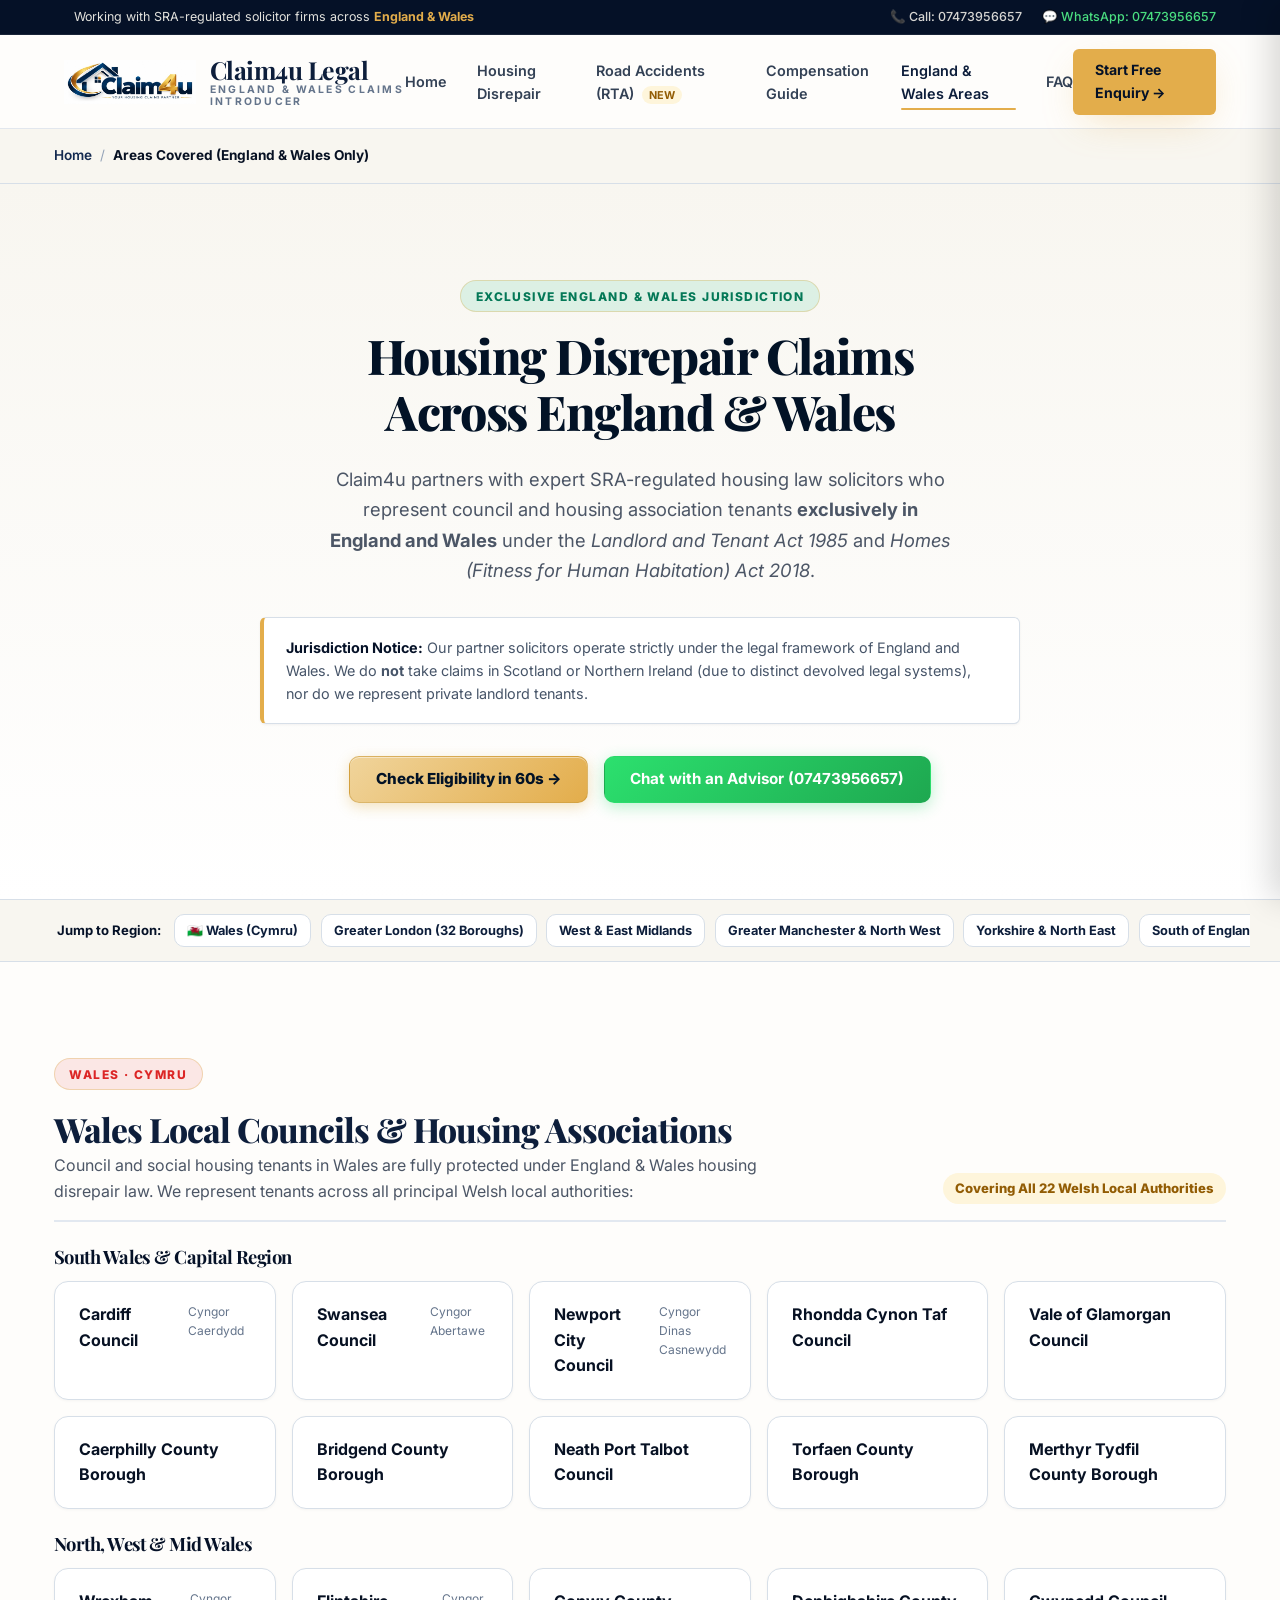
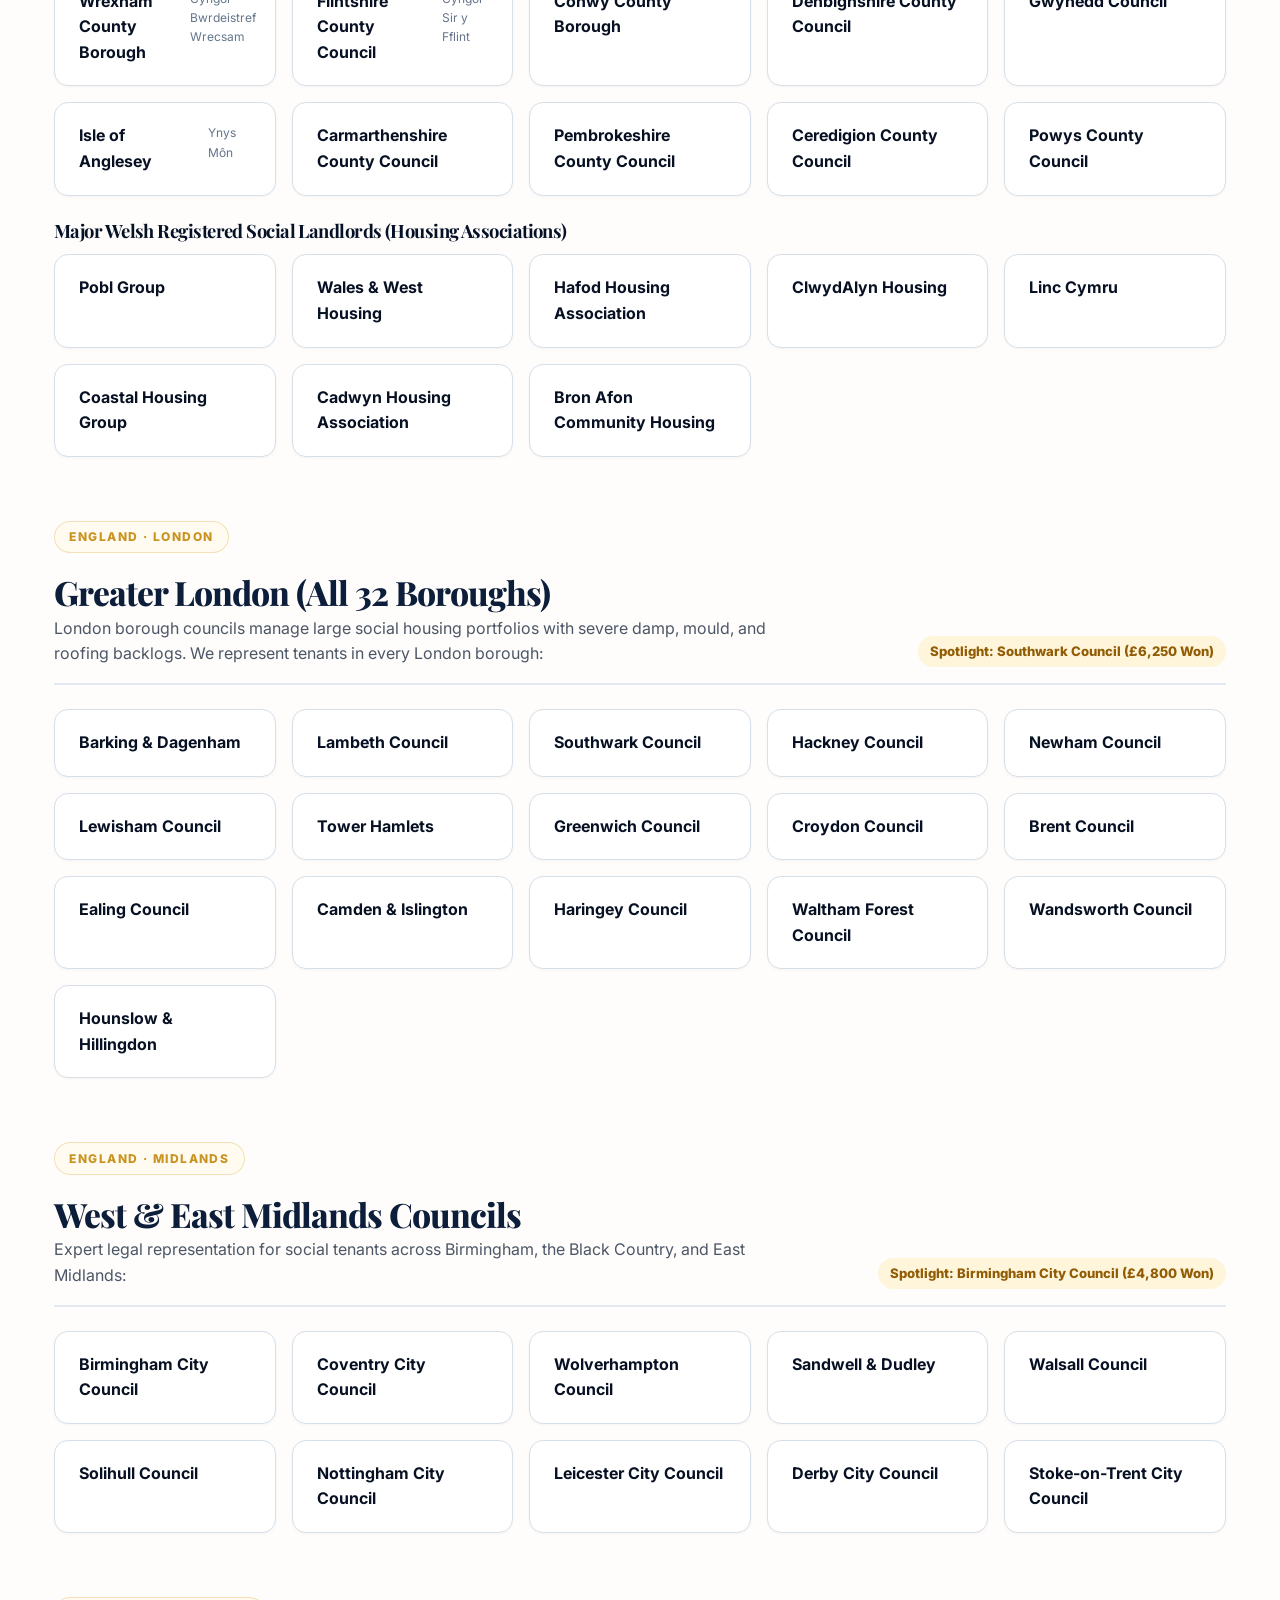
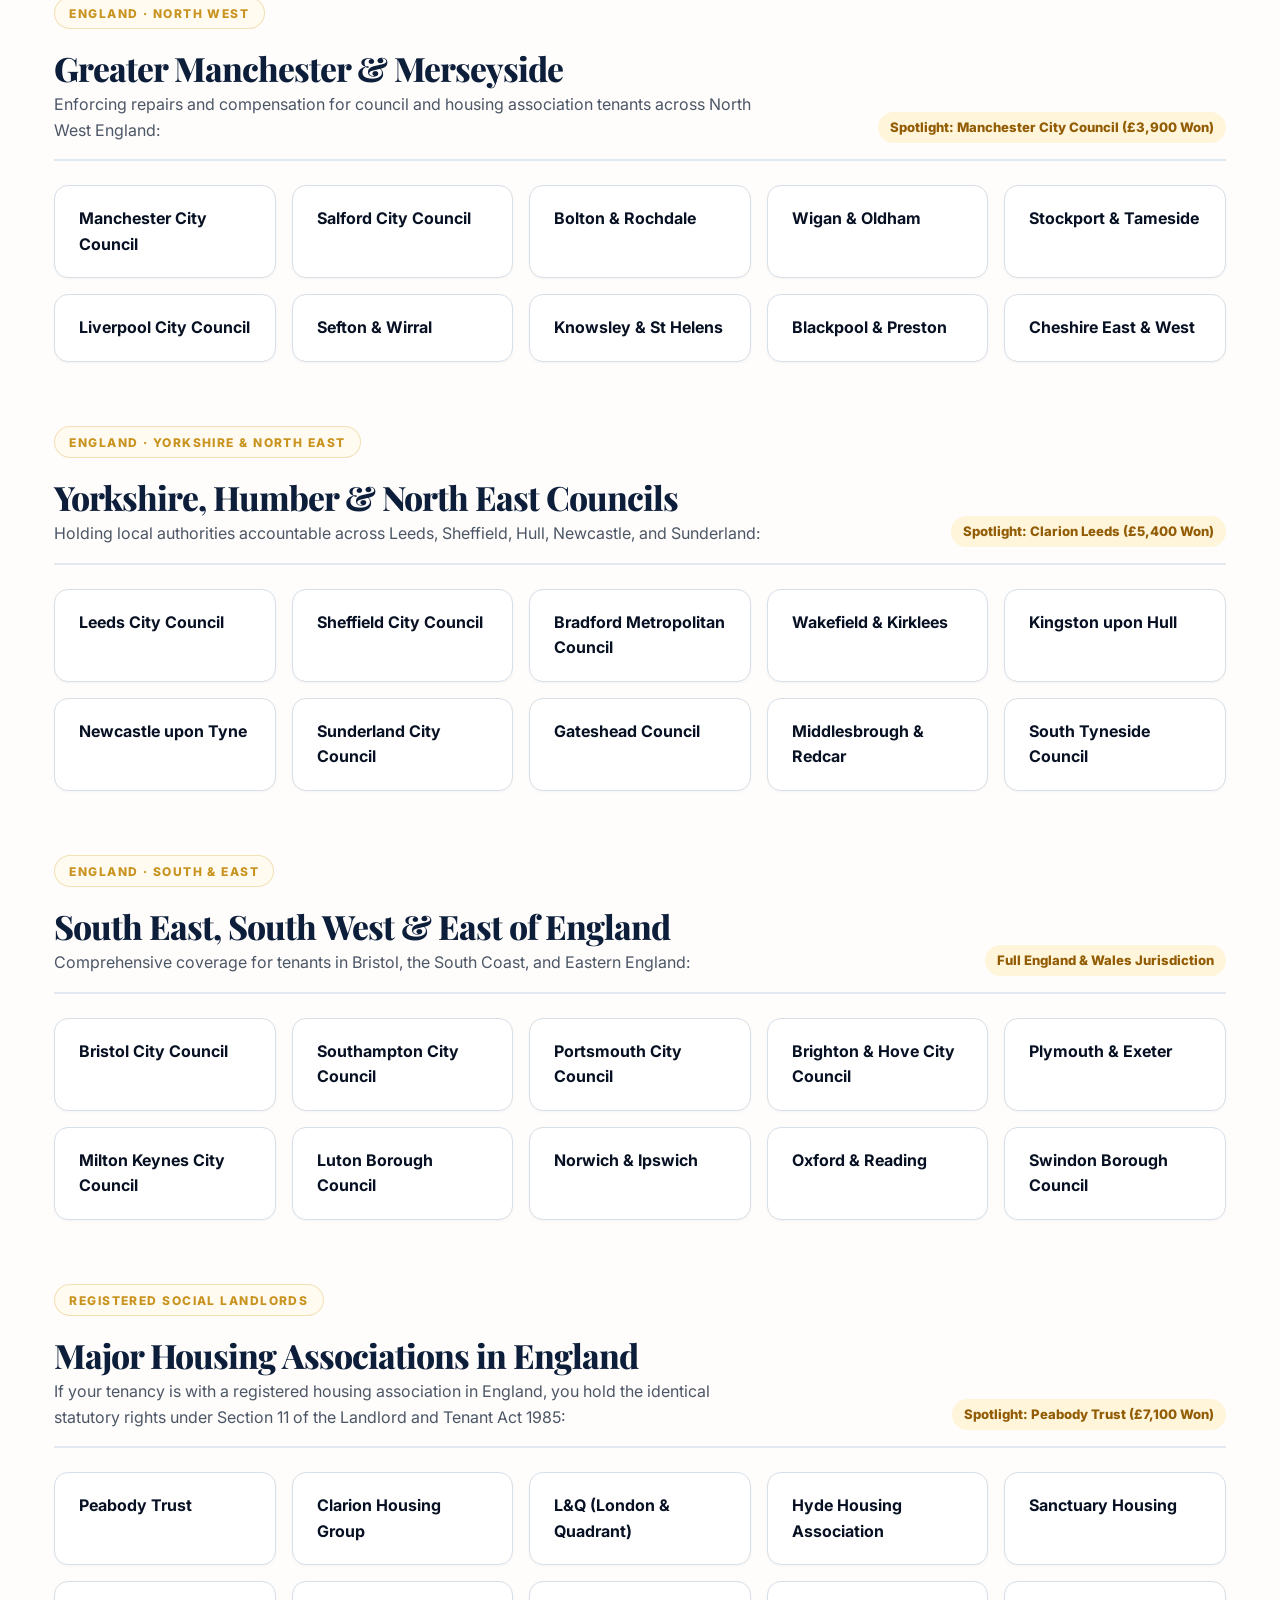
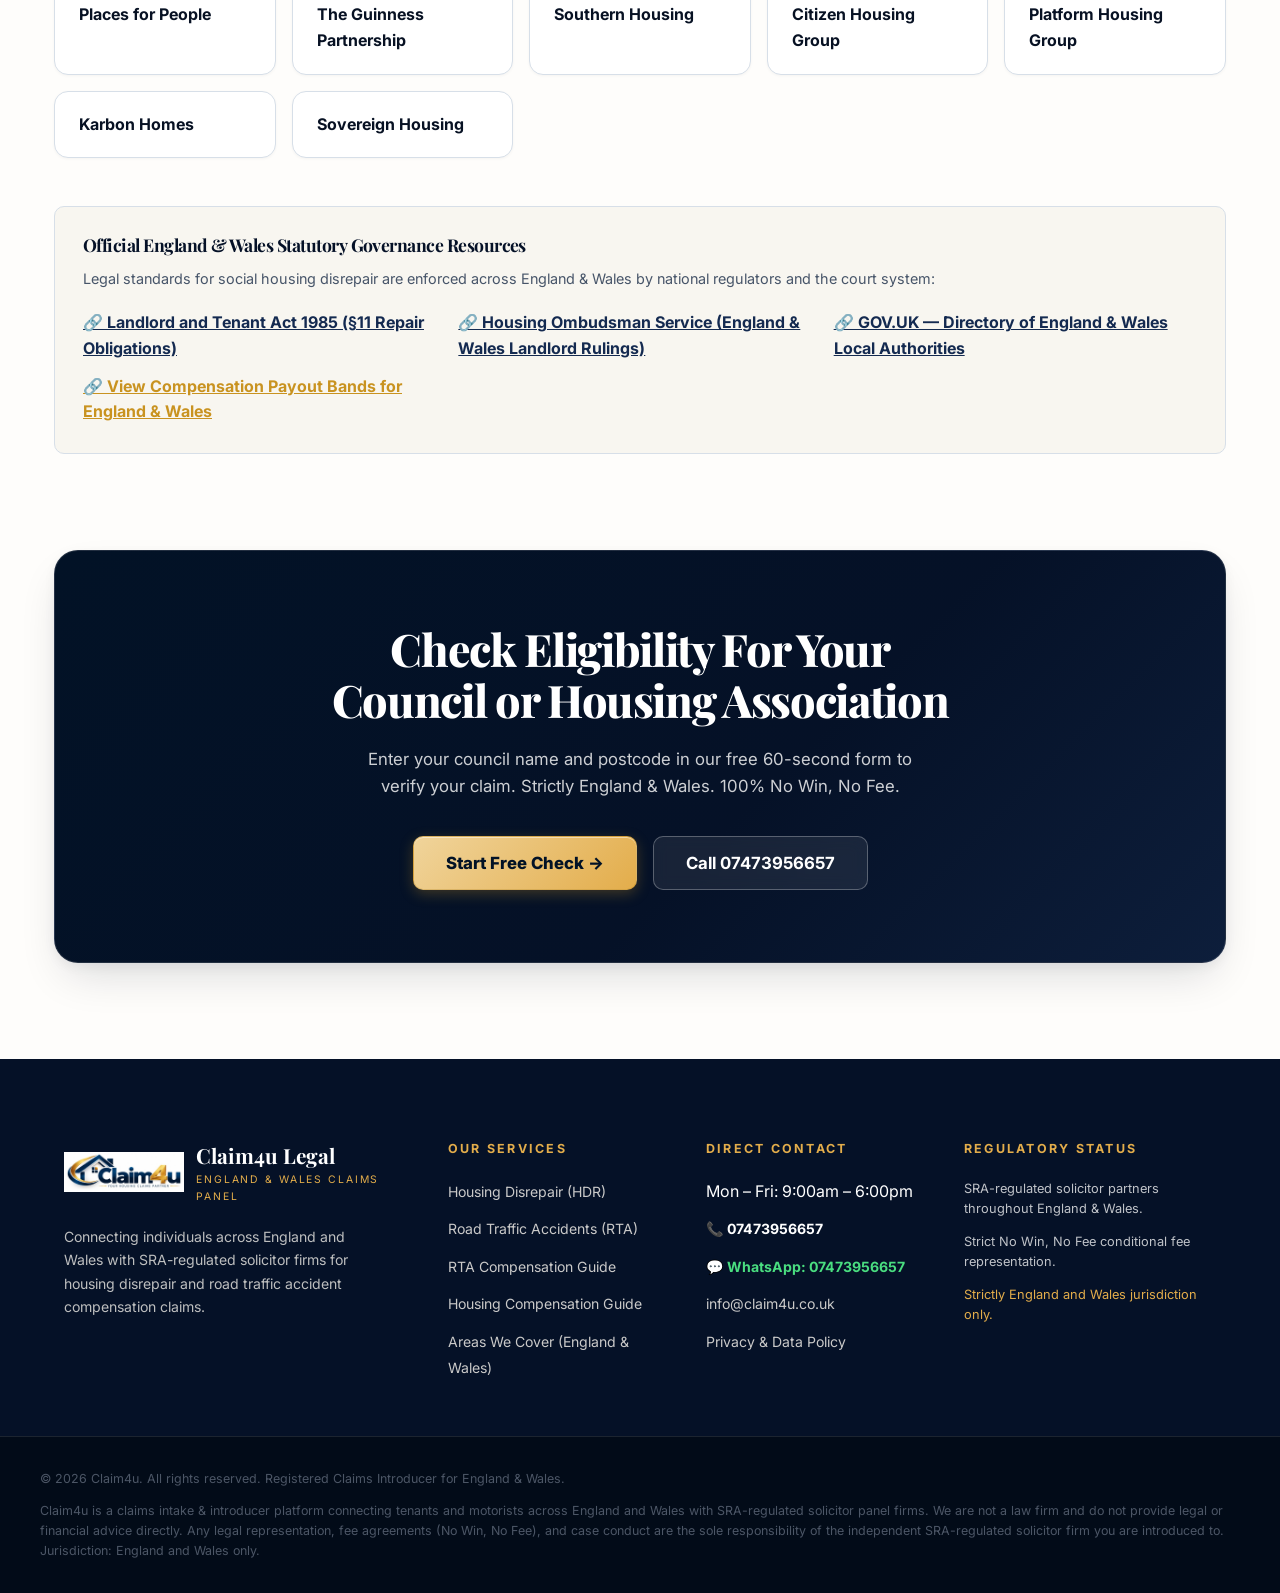
==== commit 7aa62ef1: "ffd" ====
--- a/areas.html
+++ b/areas.html
@@ -124,13 +124,50 @@
         <a href="index.html#faq" class="cfl-nav-link">FAQ</a>
       </nav>
 
-      <div style="display: flex; align-items: center; gap: 1rem;">
+      <div style="display: flex; align-items: center; gap: 0.75rem;">
         <a href="index.html#enquiry" class="btn-cfl-gold" style="padding: 0.65rem 1.4rem; font-size: 0.88rem;">
           Start Free Enquiry →
         </a>
+
+        <!-- Mobile Menu Toggle Button -->
+        <button type="button" class="mobile-menu-toggle" id="mobileMenuToggle" aria-label="Open mobile menu">
+          <svg width="24" height="24" viewBox="0 0 24 24" fill="none" stroke="currentColor" stroke-width="2.5" stroke-linecap="round" stroke-linejoin="round">
+            <line x1="3" y1="12" x2="21" y2="12"></line>
+            <line x1="3" y1="6" x2="21" y2="6"></line>
+            <line x1="3" y1="18" x2="21" y2="18"></line>
+          </svg>
+        </button>
       </div>
     </div>
   </header>
+
+  <!-- Mobile Drawer Menu -->
+  <div class="mobile-nav-overlay" id="mobileOverlay"></div>
+  <div class="mobile-nav-drawer" id="mobileDrawer">
+    <div class="mobile-drawer-header">
+      <img src="assets/claim4u-logo.png" alt="Claim4u Logo" style="height: 38px; width: auto;" />
+      <button type="button" id="mobileDrawerClose" style="background: none; border: none; font-size: 26px; cursor: pointer; color: var(--primary);">&times;</button>
+    </div>
+    <div class="mobile-nav-links">
+      <a href="index.html" class="mobile-nav-link">Home</a>
+      <a href="index.html#services" class="mobile-nav-link">Our Services</a>
+      <a href="index.html#hdr" class="mobile-nav-link">Housing Disrepair (HDR)</a>
+      <a href="rta-claims.html" class="mobile-nav-link">Road Traffic Accidents (RTA)</a>
+      <a href="rta-compensation.html" class="mobile-nav-link">RTA Payout Bands</a>
+      <a href="compensation.html" class="mobile-nav-link">Housing Compensation Guide</a>
+      <a href="areas.html" class="mobile-nav-link active">Areas We Cover (England &amp; Wales)</a>
+      <a href="index.html#faq" class="mobile-nav-link">FAQ</a>
+      <a href="privacy.html" class="mobile-nav-link">Privacy Policy</a>
+    </div>
+    <div class="mobile-drawer-footer">
+      <a href="tel:07473956657" class="btn btn-navy" style="width: 100%;">
+        📞 Call 07473956657
+      </a>
+      <a href="https://wa.me/447473956657?text=Hello%20Claim4u%2C%20I%20have%20an%20enquiry%20regarding%20areas%20covered%20in%20England%20or%20Wales" class="btn btn-whatsapp" style="width: 100%;">
+        💬 WhatsApp 07473956657
+      </a>
+    </div>
+  </div>
 
   <!-- Breadcrumbs -->
   <nav class="breadcrumb-container" aria-label="Breadcrumb">
--- a/css/styles.css
+++ b/css/styles.css
@@ -3799,3 +3799,274 @@
   margin-bottom: 0;
 }
 
+/* ==========================================================================
+   Comprehensive Mobile Responsiveness & Touch Optimization
+   ========================================================================== */
+
+/* Responsive form grid helper */
+.form-grid-2 {
+  display: grid;
+  grid-template-columns: 1fr;
+  gap: 1rem;
+}
+
+@media (min-width: 640px) {
+  .form-grid-2 {
+    grid-template-columns: 1fr 1fr;
+  }
+}
+
+/* Responsive Table Wrapper */
+.table-responsive {
+  width: 100%;
+  overflow-x: auto;
+  -webkit-overflow-scrolling: touch;
+  margin-bottom: 1.5rem;
+  border-radius: var(--radius-md);
+  border: 1px solid var(--border);
+}
+
+.table-responsive table {
+  min-width: 580px;
+}
+
+/* Mobile Screen Breakpoints */
+@media (max-width: 768px) {
+  /* Top Bar */
+  .cfl-topbar-inner {
+    flex-direction: column;
+    gap: 0.35rem;
+    text-align: center;
+    padding: 0.45rem 1rem;
+    font-size: 0.74rem;
+  }
+
+  .cfl-topbar-left {
+    justify-content: center;
+  }
+
+  .cfl-topbar-right {
+    justify-content: center;
+    gap: 0.85rem;
+    flex-wrap: wrap;
+  }
+
+  /* Header */
+  .cfl-header-inner {
+    padding: 0.65rem 1rem;
+  }
+
+  .cfl-brand-name {
+    font-size: 1.25rem;
+  }
+
+  .cfl-brand-sub {
+    font-size: 0.58rem;
+  }
+
+  /* Hero Section */
+  .cfl-hero-section {
+    padding: 2.75rem 0 3.25rem;
+  }
+
+  .cfl-hero-grid {
+    padding: 0 1rem;
+    gap: 2rem;
+  }
+
+  .cfl-hero-tag {
+    font-size: 0.68rem;
+    letter-spacing: 0.16em;
+  }
+
+  .cfl-hero-title {
+    font-size: clamp(1.85rem, 8vw, 2.65rem);
+    line-height: 1.12;
+    margin-bottom: 1rem;
+    word-break: break-word;
+  }
+
+  .cfl-hero-desc {
+    font-size: 0.98rem;
+    line-height: 1.6;
+    margin-bottom: 1.5rem;
+  }
+
+  .cfl-hero-actions {
+    flex-direction: column;
+    width: 100%;
+    gap: 0.75rem;
+  }
+
+  .btn-cfl-gold,
+  .btn-cfl-outline {
+    width: 100%;
+    justify-content: center;
+    text-align: center;
+    padding: 0.85rem 1.25rem;
+    font-size: 0.95rem;
+  }
+
+  .cfl-hero-badges {
+    flex-direction: column;
+    align-items: flex-start;
+    gap: 0.6rem;
+    font-size: 0.78rem;
+  }
+
+  .cfl-hero-card {
+    padding: 1.35rem 1rem;
+    border-radius: var(--radius-lg);
+  }
+
+  .cfl-card-title {
+    font-size: 1.25rem;
+  }
+
+  /* Section Spacing & Titles */
+  .cfl-section {
+    padding: 3.25rem 0;
+  }
+
+  .cfl-section-header {
+    margin-bottom: 2.25rem;
+    padding: 0 0.5rem;
+  }
+
+  .cfl-section-title {
+    font-size: clamp(1.75rem, 6.5vw, 2.25rem);
+    line-height: 1.18;
+  }
+
+  .cfl-section-sub {
+    font-size: 0.925rem;
+  }
+
+  /* Services Grid */
+  .cfl-service-card {
+    padding: 1.35rem;
+  }
+
+  .cfl-card-heading {
+    font-size: 1.18rem;
+  }
+
+  /* Trust Bar */
+  .cfl-trust-bar {
+    padding: 1.75rem 0;
+  }
+
+  .cfl-trust-grid {
+    grid-template-columns: 1fr 1fr;
+    gap: 1.25rem;
+    padding: 0 1rem;
+  }
+
+  .cfl-trust-title {
+    font-size: 0.85rem;
+  }
+
+  .cfl-trust-sub {
+    font-size: 0.72rem;
+  }
+
+  /* Steps Grid */
+  .cfl-steps-grid {
+    gap: 1rem;
+  }
+
+  .cfl-step-card {
+    padding: 1.5rem 1.25rem;
+  }
+
+  .cfl-step-num {
+    font-size: 1.5rem;
+    margin-bottom: 0.6rem;
+  }
+
+  /* Location Cards */
+  .cfl-location-card {
+    padding: 1.35rem 1rem;
+  }
+
+  /* Wizard Card */
+  .claim-wizard-card {
+    padding: 1.5rem 1rem;
+    border-radius: var(--radius-lg);
+  }
+
+  /* Form Elements: Ensure iOS Safari no auto-zoom (min 16px font-size) */
+  .form-input,
+  .form-select,
+  .form-textarea {
+    font-size: 16px !important;
+    padding: 0.75rem 0.85rem;
+  }
+
+  .choice-btn,
+  .damage-chip {
+    min-height: 44px;
+    font-size: 0.85rem;
+  }
+
+  .damage-chips-grid {
+    gap: 0.45rem;
+  }
+
+  /* Footer */
+  .cfl-footer {
+    padding-top: 3.5rem;
+  }
+
+  .cfl-footer-grid {
+    gap: 2rem;
+    padding: 0 1rem 2.5rem;
+  }
+
+  .cfl-footer-bottom {
+    padding: 1.5rem 1rem;
+  }
+
+  /* WhatsApp Popup on Mobile */
+  .whatsapp-chat-popup {
+    left: 12px;
+    right: 12px;
+    width: auto;
+    max-width: none;
+    bottom: 82px;
+  }
+}
+
+@media (max-width: 480px) {
+  /* Extra narrow screens (320px - 480px) */
+  .container {
+    padding-left: 1rem;
+    padding-right: 1rem;
+  }
+
+  .choice-grid-2 {
+    grid-template-columns: 1fr;
+  }
+
+  .cfl-tab-switcher {
+    grid-template-columns: 1fr;
+  }
+
+  .cfl-tab-btn {
+    padding: 0.55rem;
+  }
+
+  .cfl-trust-grid {
+    grid-template-columns: 1fr 1fr;
+    gap: 1rem;
+  }
+
+  .review-card {
+    padding: 1.25rem 1rem;
+  }
+
+  .authority-card {
+    padding: 1.25rem 1rem;
+  }
+}
+
